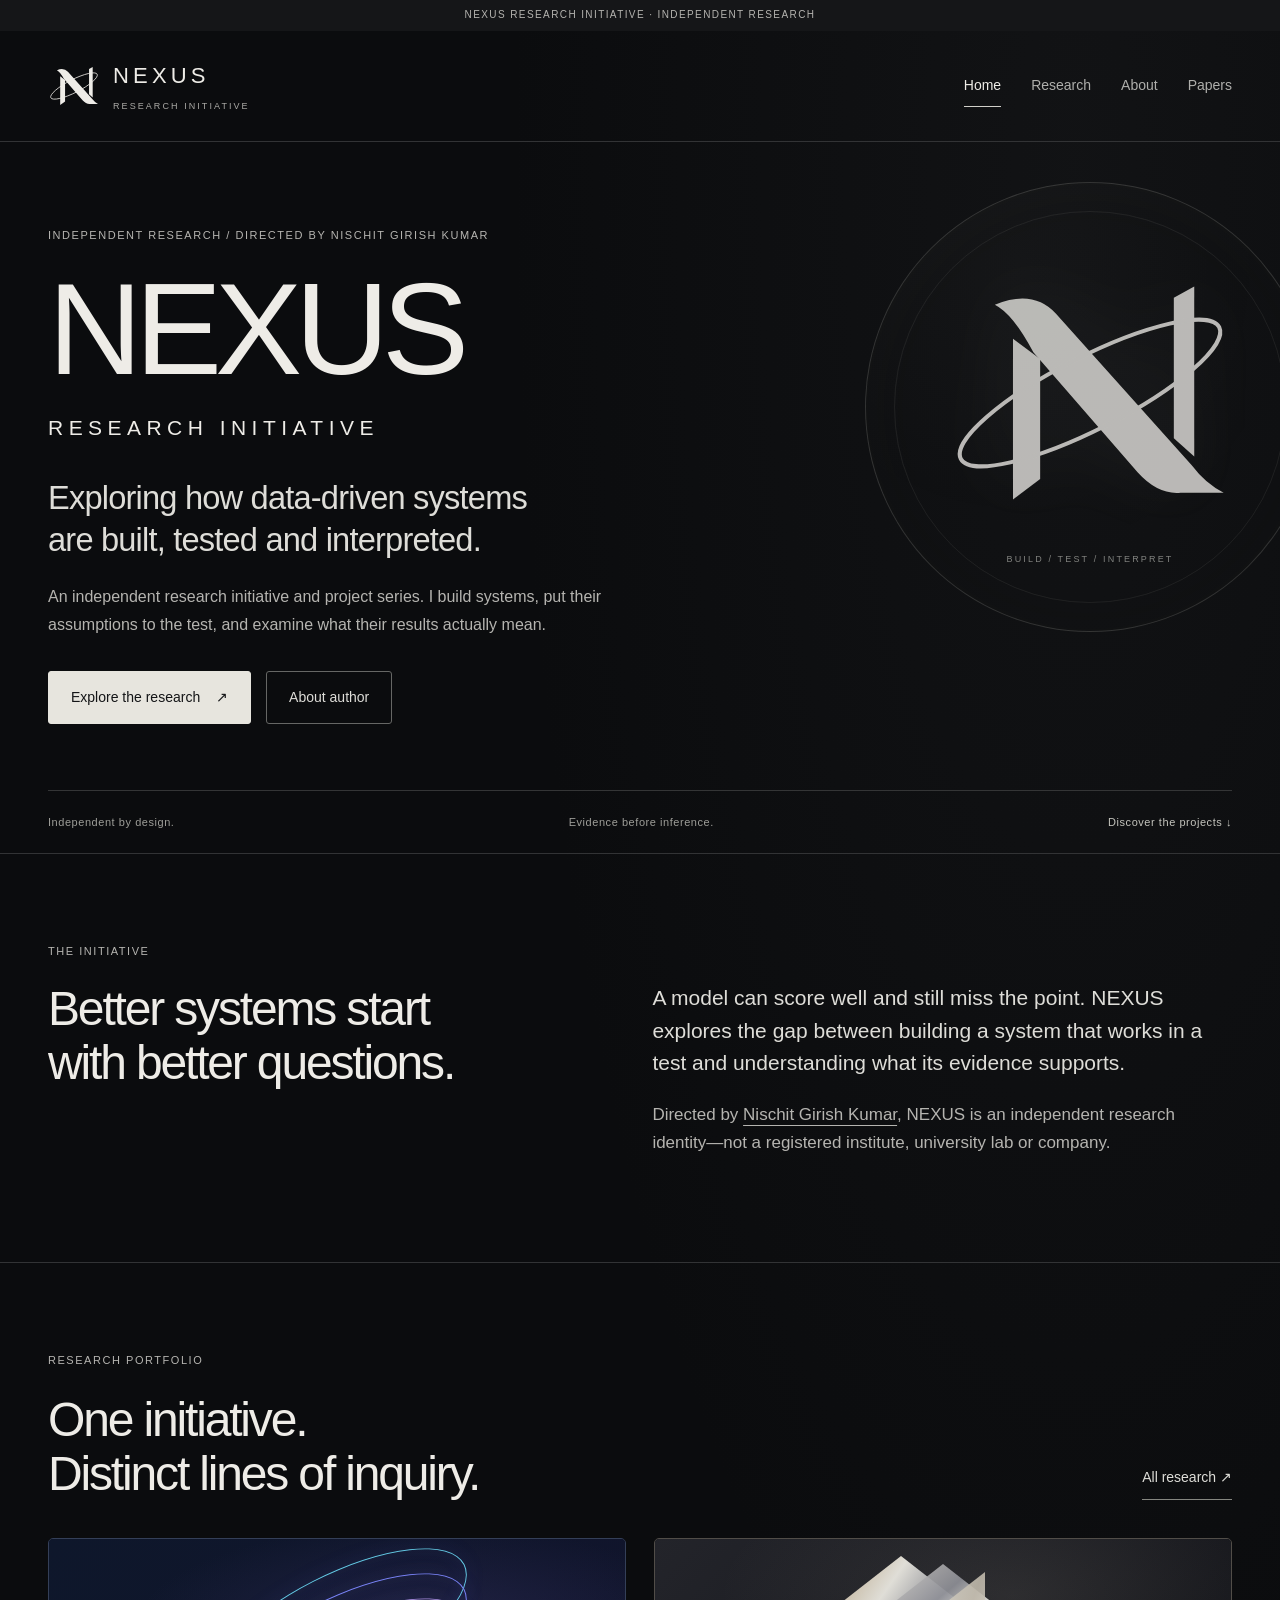
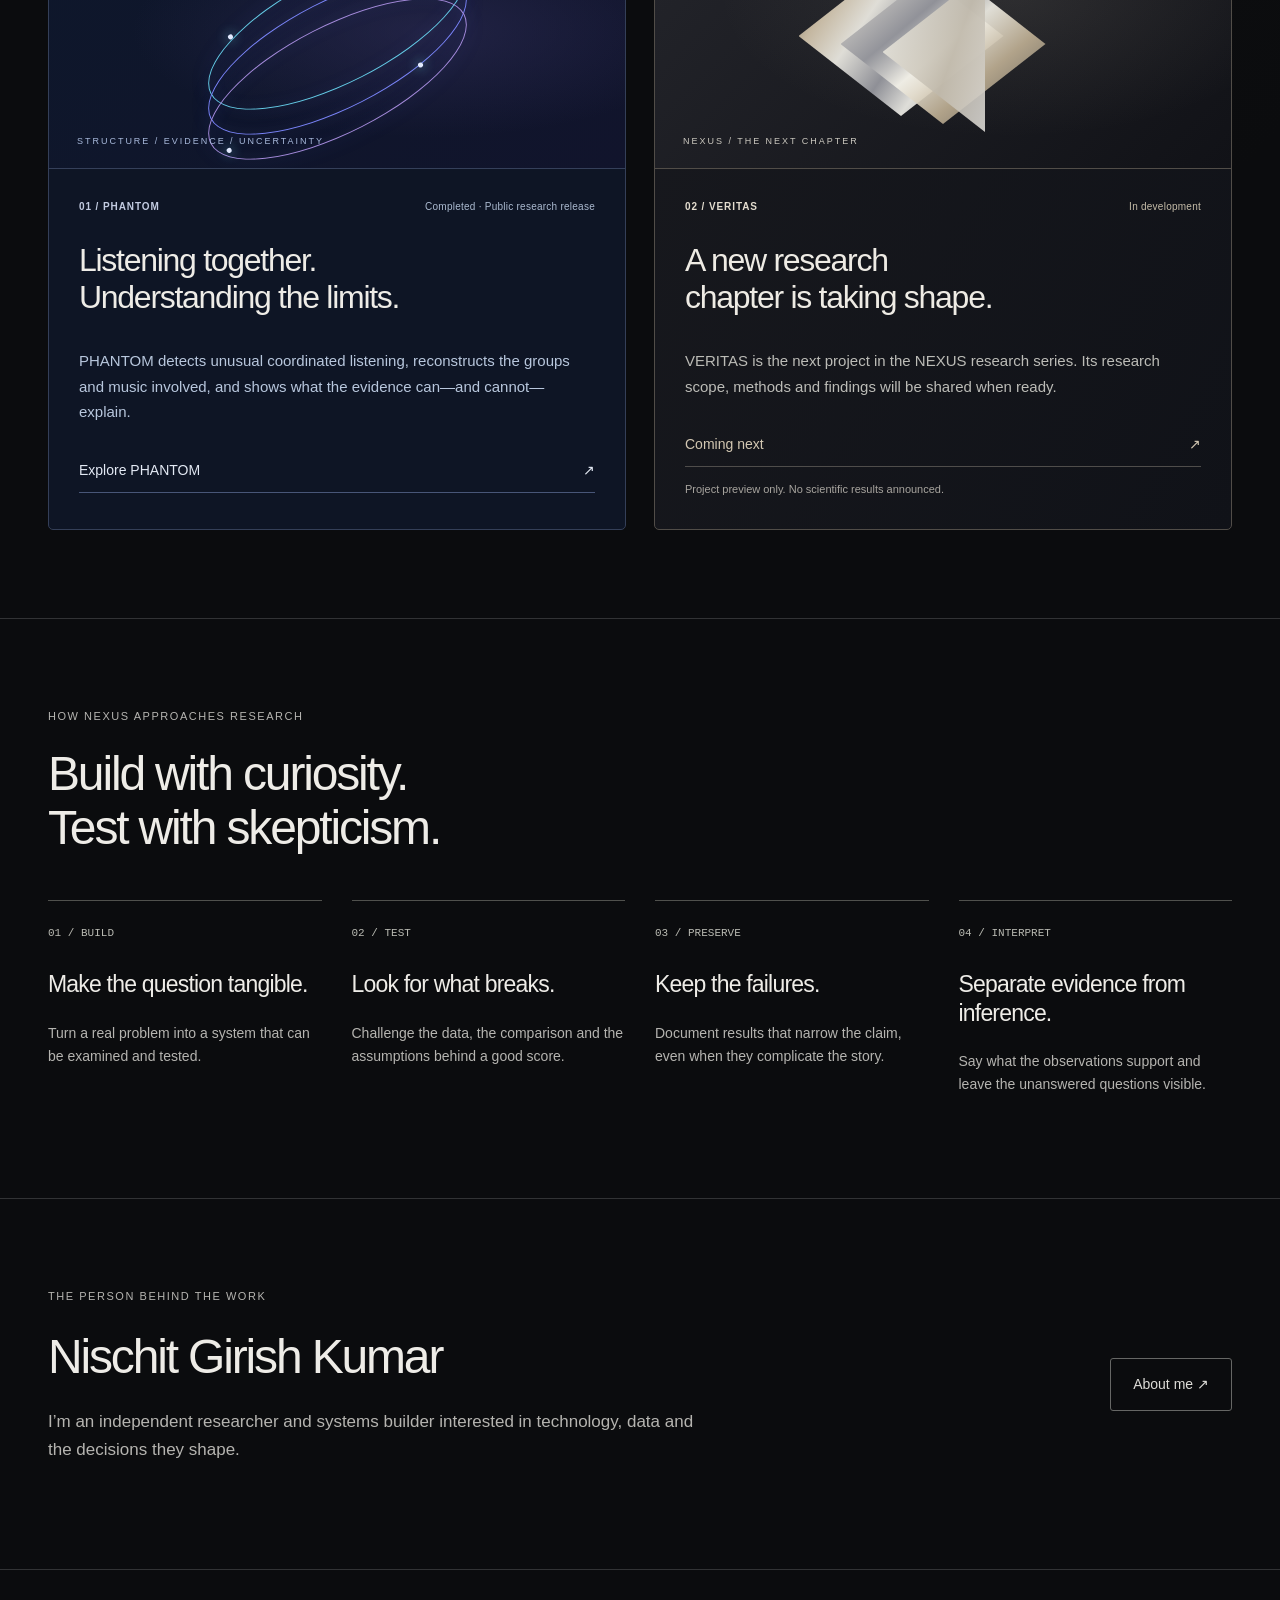
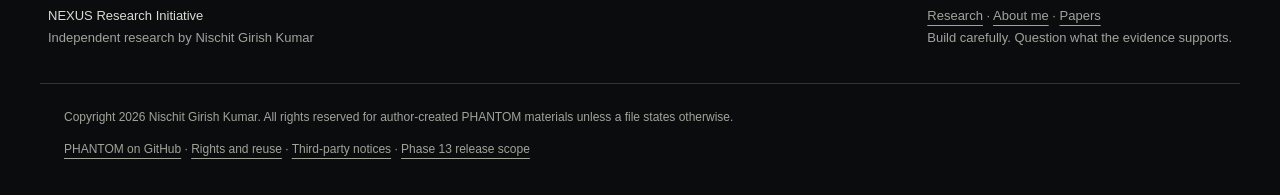
==== index.html @ 57465eed "Restructure NEXUS umbrella and clarify PHANTOM research" ====
<!doctype html><html lang="en"><head><meta charset="utf-8"><meta name="viewport" content="width=device-width,initial-scale=1"><meta name="robots" content="index,follow"><meta name="description" content="An independent research initiative directed by Nischit Girish Kumar, exploring how data-driven systems are built, tested and interpreted."><meta name="author" content="Nischit Girish Kumar"><link rel="icon" href="/assets/nexus-favicon.svg"><meta name="theme-color" content="#0b0c0e"><meta property="og:type" content="website"><meta property="og:title" content="NEXUS Research Initiative | Nischit Girish Kumar"><meta property="og:description" content="An independent research initiative directed by Nischit Girish Kumar, exploring how data-driven systems are built, tested and interpreted."><meta property="og:image" content="https://nischit5106-stack.github.io/assets/nexus-social-card.png"><meta property="og:image:alt" content="NEXUS Research Initiative — independent research by Nischit Girish Kumar"><meta name="twitter:card" content="summary_large_image"><title>NEXUS Research Initiative | Nischit Girish Kumar</title><link rel="stylesheet" href="/assets/site.css"><script type="application/ld+json">{"@context": "https://schema.org", "@graph": [{"@type": "Person", "@id": "https://nischit5106-stack.github.io/about/#author", "name": "Nischit Girish Kumar", "url": "https://nischit5106-stack.github.io/about/", "affiliation": {"@id": "https://nischit5106-stack.github.io/#nexus"}}, {"@type": "Organization", "@id": "https://nischit5106-stack.github.io/#nexus", "name": "NEXUS Research Initiative", "alternateName": "NEXUS Research Initiative \u2014 Independent Research", "description": "Independent research identity directed by Nischit Girish Kumar; not a university or institutional affiliation.", "url": "https://nischit5106-stack.github.io/"}, {"@type": "WebSite", "@id": "https://nischit5106-stack.github.io/#website", "name": "NEXUS Research Initiative", "url": "https://nischit5106-stack.github.io/", "creator": {"@id": "https://nischit5106-stack.github.io/about/#author"}, "publisher": {"@id": "https://nischit5106-stack.github.io/#nexus"}, "inLanguage": "en"}, {"@type": "WebPage", "@id": "https://nischit5106-stack.github.io/#page", "url": "https://nischit5106-stack.github.io/", "name": "NEXUS Research Initiative | Nischit Girish Kumar", "description": "An independent research initiative directed by Nischit Girish Kumar, exploring how data-driven systems are built, tested and interpreted.", "author": {"@id": "https://nischit5106-stack.github.io/about/#author"}, "isPartOf": {"@id": "https://nischit5106-stack.github.io/#website"}, "inLanguage": "en", "about": {"@id": "https://nischit5106-stack.github.io/#nexus"}}]}</script><link rel="canonical" href="https://nischit5106-stack.github.io/"><meta property="og:url" content="https://nischit5106-stack.github.io/"><script>(()=>{try{if(localStorage.getItem('phantom-motion')==='paused')document.documentElement.classList.add('motion-paused');}catch{}})();</script><meta name="google-site-verification" content="3owB5SYrku1eHc337E6nfDbmYK-eVvL7GFoVGgSKN5A" /></head><body class="nexus-page"><div class="site-launch" id="site-launch" aria-hidden="true"><div class="site-launch-visual"><div class="site-launch-orbit"></div><img src="/assets/nexus-lockup-light-mono.svg" alt="" width="330" height="77"><p class="intro-purpose">INDEPENDENT RESEARCH<br>SYSTEMS · EVIDENCE · INTERPRETATION</p></div></div><a class="skip" href="#main">Skip to content</a><div class="staging">NEXUS RESEARCH INITIATIVE · INDEPENDENT RESEARCH</div><header><a href="/" class="brand" aria-label="NEXUS Research Initiative home"><img class="brand-icon" src="/assets/nexus-favicon.svg" alt="" width="56" height="56"><span class="brand-words">NEXUS<small>RESEARCH INITIATIVE</small></span></a><nav aria-label="Main navigation"><a href="/" aria-current="page">Home</a><a href="/research/">Research</a><a href="/about/">About</a><a href="/publications/">Papers</a></nav></header><main id="main" tabindex="-1"><section class="nexus-hero"><div class="hero-editorial"><div class="eyebrow">Independent research / Directed by Nischit Girish Kumar</div><h1>NEXUS<span>Research Initiative</span></h1><p class="lede">Exploring how data-driven systems<br class="desktop-break"> are built, tested and interpreted.</p><p class="hero-explanation">An independent research initiative and project series. I build systems, put their assumptions to the test, and examine what their results actually mean.</p><div class="actions"><a class="button primary" href="/research/">Explore the research <span aria-hidden="true">↗</span></a><a class="button" href="/about/">About author</a></div></div><div class="nexus-emblem" aria-hidden="true"><div class="emblem-orbit"></div><img src="/assets/nexus-favicon.svg" alt="" width="360" height="360"><span>BUILD / TEST / INTERPRET</span></div><div class="hero-baseline"><span>Independent by design.</span><span>Evidence before inference.</span><a href="#featured">Discover the projects ↓</a></div></section>
<section class="section mission-section"><div class="eyebrow">The initiative</div><div class="two"><h2>Better systems start<br>with better questions.</h2><div><p class="large-copy">A model can score well and still miss the point. NEXUS explores the gap between building a system that works in a test and understanding what its evidence supports.</p><p>Directed by <a href="/about/">Nischit Girish Kumar</a>, NEXUS is an independent research identity—not a registered institute, university lab or company.</p></div></div></section>
<section class="section" id="featured"><div class="section-heading"><div><div class="eyebrow">Research portfolio</div><h2>One initiative.<br>Distinct lines of inquiry.</h2></div><a class="text-link" href="/research/">All research ↗</a></div><div class="project-grid">
<article class="project-card phantom-card"><div class="project-art phantom-art" aria-hidden="true"><div class="signal-ring ring-one"></div><div class="signal-ring ring-two"></div><div class="signal-ring ring-three"></div><span class="art-caption">STRUCTURE / EVIDENCE / UNCERTAINTY</span></div><div class="project-copy"><div class="project-topline"><span>01 / PHANTOM</span><span class="project-status">Completed · Public research release</span></div><h3>Listening together.<br>Understanding the limits.</h3><p>PHANTOM detects unusual coordinated listening, reconstructs the groups and music involved, and shows what the evidence can—and cannot—explain.</p><a class="text-link" href="/research/phantom/">Explore PHANTOM <span aria-hidden="true">↗</span></a></div></article>
<article class="project-card veritas-card" id="veritas"><div class="project-art veritas-art" aria-hidden="true"><div class="veritas-plane plane-one"></div><div class="veritas-plane plane-two"></div><div class="veritas-plane plane-three"></div><span class="art-caption">NEXUS / THE NEXT CHAPTER</span></div><div class="project-copy"><div class="project-topline"><span>02 / VERITAS</span><span class="project-status">In development</span></div><h3>A new research<br>chapter is taking shape.</h3><p>VERITAS is the next project in the NEXUS research series. Its research scope, methods and findings will be shared when ready.</p><button type="button" class="coming-note" data-veritas-preview aria-haspopup="dialog">Coming next <span aria-hidden="true">↗</span></button><p class="teaser-note">Project preview only. No scientific results announced.</p></div></article>
</div></section>
<section class="section"><div class="eyebrow">How NEXUS approaches research</div><h2>Build with curiosity.<br>Test with skepticism.</h2><div class="principle-grid"><article><span class="num">01 / BUILD</span><h3>Make the question tangible.</h3><p>Turn a real problem into a system that can be examined and tested.</p></article><article><span class="num">02 / TEST</span><h3>Look for what breaks.</h3><p>Challenge the data, the comparison and the assumptions behind a good score.</p></article><article><span class="num">03 / PRESERVE</span><h3>Keep the failures.</h3><p>Document results that narrow the claim, even when they complicate the story.</p></article><article><span class="num">04 / INTERPRET</span><h3>Separate evidence from inference.</h3><p>Say what the observations support and leave the unanswered questions visible.</p></article></div></section>
<section class="section author-bridge"><div><div class="eyebrow">The person behind the work</div><h2>Nischit Girish Kumar</h2><p>I’m an independent researcher and systems builder interested in technology, data and the decisions they shape.</p></div><a class="button" href="/about/">About me ↗</a></section></main><footer><span><strong>NEXUS Research Initiative</strong><br>Independent research by Nischit Girish Kumar</span><span><a href="/research/">Research</a> · <a href="/about/">About me</a> · <a href="/publications/">Papers</a><br>Build carefully. Question what the evidence supports.</span></footer><div class="release-rights" style="padding:24px;max-width:1200px;margin:0 auto;font:14px/1.6 Arial,sans-serif"><p>Copyright 2026 Nischit Girish Kumar. All rights reserved for author-created PHANTOM materials unless a file states otherwise.</p><p><a href="https://github.com/nischit5106-stack/nexus-phantom-v1">PHANTOM on GitHub</a> · <a href="https://github.com/nischit5106-stack/nexus-phantom-v1/blob/main/LICENSE.txt">Rights and reuse</a> · <a href="https://github.com/nischit5106-stack/nexus-phantom-v1/blob/main/THIRD_PARTY_NOTICES.md">Third-party notices</a> · <a href="https://github.com/nischit5106-stack/nexus-phantom-v1/blob/main/PUBLIC_RELEASE_NOTICE.md">Phase 13 release scope</a></p></div><script>(()=>{const intro=document.getElementById('site-launch');if(!intro)return;const preference=matchMedia('(prefers-reduced-motion: reduce)');const dismiss=()=>{const restoreFocus=intro.contains(document.activeElement);intro.remove();document.removeEventListener('keydown',onKey);document.removeEventListener('focusin',onFocus);preference.removeEventListener('change',onPreference);if(restoreFocus)document.getElementById('main').focus({preventScroll:true});};const onKey=event=>{if(event.key==='Escape')dismiss();};const onFocus=event=>{if(!intro.contains(event.target))dismiss();};const onPreference=event=>{if(event.matches)dismiss();};intro.addEventListener('animationend',event=>{if(event.target===intro&&event.animationName==='site-launch-exit')dismiss();});document.addEventListener('keydown',onKey);document.addEventListener('focusin',onFocus);preference.addEventListener('change',onPreference);if(preference.matches||document.documentElement.classList.contains('motion-paused'))dismiss();})();</script><dialog class="veritas-preview" id="veritas-preview" aria-labelledby="veritas-preview-title" aria-describedby="veritas-preview-description">
  <div class="veritas-preview-shell">
    <div class="veritas-preview-top"><span><img src="/assets/nexus-favicon.svg" alt="" width="30" height="30"> A NEXUS Research Initiative project</span><button type="button" class="veritas-close" data-close-preview autofocus aria-label="Back">Back</button></div>
    <div class="veritas-reveal">
      <div class="veritas-halo" aria-hidden="true"><span></span></div>
      <p class="veritas-pretitle">The next chapter</p>
      <h2 id="veritas-preview-title">VERITAS</h2>
      <div class="veritas-rule" aria-hidden="true"></div>
      <div class="veritas-preview-copy"><p class="veritas-development">In development</p><p id="veritas-preview-description">A new project in the NEXUS research series.<br> Research scope and details will be shared soon!</p></div>
    </div>
    <div class="veritas-preview-bottom"><span>NEXUS / RESEARCH</span><span>Project preview · No scientific results announced</span></div>
  </div>
</dialog>
<script src="/assets/veritas-preview.js" defer></script></body></html>
---- assets/site.css ----
*{box-sizing:border-box}html{scroll-behavior:smooth}body{margin:0;background:#080e1b;color:#e6edf8;font:17px/1.65 Arial,Helvetica,sans-serif}a{color:inherit;text-underline-offset:5px}a:hover{color:#a4e8fb}a:focus-visible,summary:focus-visible{outline:3px solid #7bd9ee;outline-offset:5px}h1,h2,h3,p{margin-top:0}h1,h2,h3{line-height:1.12;font-weight:500;letter-spacing:-.035em}h1{font-size:clamp(60px,10vw,132px);margin-bottom:20px}h2{font-size:clamp(32px,4.2vw,54px);max-width:850px;margin-bottom:25px}h3{font-size:24px}p{max-width:740px;color:#b8c7dd}small{font-size:13px}header,main,footer{max-width:1280px;margin:auto}header{padding:30px 48px;display:flex;justify-content:space-between;align-items:center;border-bottom:1px solid #24314a}nav{display:flex;gap:28px;font-size:14px}nav a{text-decoration:none}.brand{font-size:22px;letter-spacing:.19em;text-decoration:none}.brand span{display:block;font-size:9px;letter-spacing:.23em;color:#99abc5}.skip{position:absolute;left:-9999px}.skip:focus{left:20px;top:20px;background:#fff;color:#000;padding:10px;z-index:4}.eyebrow{color:#80d5e9;letter-spacing:.15em;text-transform:uppercase;font-size:12px;margin-bottom:24px}.hero{padding:100px 48px 75px;position:relative;overflow:hidden}.hero:before{content:'';position:absolute;right:-180px;top:30px;width:640px;height:330px;border:1px solid #405077;border-radius:50%;transform:rotate(-31deg);z-index:-1}.hero:after{content:'';position:absolute;right:-50px;top:110px;width:380px;height:200px;border:1px solid #2a5570;border-radius:50%;transform:rotate(-31deg);z-index:-1}.lede{font-size:clamp(23px,3vw,35px);line-height:1.3;color:#d5deed;max-width:800px;margin-bottom:24px}.actions{display:flex;gap:15px;flex-wrap:wrap;margin-top:32px}.button{display:inline-block;padding:13px 22px;border:1px solid #526882;border-radius:4px;text-decoration:none;font-size:14px}.button.primary{background:#bdebf5;color:#0b2030;border-color:#bdebf5}.button:hover{background:#24334c;color:white}.hero-meta{display:flex;gap:25px;color:#8fa5c3;font-size:12px;margin-top:42px;flex-wrap:wrap}.section{padding:80px 48px;border-top:1px solid #24314a}.two{display:grid;grid-template-columns:1fr 1fr;gap:50px}.three{display:grid;grid-template-columns:repeat(3,1fr);gap:22px}.card{border:1px solid #2a3a54;background:#101a2b;padding:27px;border-radius:6px}.card p{font-size:15px;margin-bottom:0}.num{color:#8fe0ed;font:13px/1.3 monospace;display:block;margin-bottom:35px}.big{font-size:42px;color:#edf5ff;line-height:1.2;letter-spacing:-.04em}.metric{padding:25px 0;border-top:1px solid #344157}.metric span{display:block;font-size:14px;color:#a9bad1;margin-top:8px}.note{font-size:14px;border-left:2px solid #7ca9ba;padding-left:18px;color:#c1cfe2;max-width:820px}.light{background:#edf1f5;color:#172b42;border-radius:6px;padding:25px;margin:24px 0}.light img{width:100%;display:block}.light figcaption{font-size:13px;line-height:1.5;margin-top:16px;color:#304964}.turns{counter-reset:turn}.turn{display:grid;grid-template-columns:180px 1fr;gap:30px;padding:25px 0;border-top:1px solid #2a3a54}.turn h3{font-size:18px;color:#93dbea}.turn p{margin:0;font-size:16px}.tag{font-size:11px;letter-spacing:.07em;border:1px solid #52647e;padding:5px 8px;border-radius:3px}.twins{display:grid;grid-template-columns:1fr 50px 1fr;align-items:center;gap:20px;margin:30px 0}.twin-stories{display:grid;gap:12px}.twin-result{background:#dbe7f0;color:#172b42;padding:30px;border-radius:5px}.twin-result p{color:#304964;margin:0;font-size:15px}.twin-arrow{text-align:center;font-size:35px;color:#7bcce0}details{border-top:1px solid #344157;padding:20px 0}summary{cursor:pointer;font-size:19px}details p{margin-top:18px;font-size:15px}.muted{color:#9cafc9}.paper-list a{display:block;padding:20px 0;border-bottom:1px solid #344157;text-decoration:none}.paper-list span{display:block;color:#9aacc7;font-size:13px;margin-top:5px}footer{border-top:1px solid #24314a;padding:35px 48px;font-size:13px;color:#97abc8;display:flex;justify-content:space-between;gap:30px}.back{font-size:14px;margin-bottom:30px;display:inline-block}.copy{max-width:850px}ul{padding-left:22px}li{margin-bottom:10px;color:#b8c7dd}svg{max-width:100%}.subhero{padding:80px 48px}.subhero h1{font-size:clamp(45px,6vw,80px)}.status{color:#bdd7df;font-size:13px}.snapshot{width:100%;display:block;border-radius:5px}.staging{background:#101c2d;text-align:center;color:#a9bfd3;padding:8px 20px;font-size:11px;letter-spacing:.05em}@media(max-width:760px){header{padding:22px 24px;align-items:flex-start;gap:20px}nav{gap:15px;flex-wrap:wrap;font-size:12px;justify-content:flex-end}.hero,.section,.subhero{padding:55px 24px}.two,.three{grid-template-columns:1fr;gap:24px}.hero{padding-top:70px}.hero:before{opacity:.5}.turn{grid-template-columns:1fr;gap:8px}.num{margin-bottom:20px}.twins{grid-template-columns:1fr}.twin-arrow{transform:rotate(90deg)}footer{padding:28px 24px;flex-direction:column;gap:5px}.light{margin:24px -8px;padding:12px}.light figcaption{font-size:12px}.hero-meta{gap:12px}.big{font-size:38px}}@media(prefers-reduced-motion:reduce){html{scroll-behavior:auto}}@media print{body{background:white;color:#172b42}p,li{color:#304964}.hero:before,.hero:after,.staging,nav{display:none}.section{padding:30px 0}.card{background:white;color:#172b42}.card p{color:#304964}header,footer{padding:20px 0}a{color:#172b42}}
/* Final NEXUS presentation: the author-selected ribbon identity. */
body{font-family:-apple-system,BlinkMacSystemFont,"Segoe UI",Arial,sans-serif;background:radial-gradient(ellipse at 80% 7%,#142039 0,transparent 24%),#080e1b}
.brand{display:flex;align-items:center;gap:13px}.brand-icon{width:52px;height:52px;object-fit:contain}.brand .brand-words{font-size:22px;letter-spacing:.19em;color:#e6edf8}.brand .brand-words small{display:block;font-size:9px;letter-spacing:.23em;color:#99abc5;margin-top:5px}
.hero{isolation:isolate;padding-top:104px}.hero h1,.hero .lede,.hero>p,.hero .eyebrow,.hero .actions,.hero .hero-meta{position:relative;z-index:1}.hero h1{font-weight:450;letter-spacing:-.055em}.hero>p{max-width:750px}.hero-identity{position:absolute;right:5px;top:65px;width:345px;display:grid;justify-items:center;z-index:0;pointer-events:none}.hero-identity img{width:100%;filter:drop-shadow(0 25px 70px #5267d32e)}.hero-identity span{font-size:9px;letter-spacing:.32em;color:#8c9db9;margin-top:-42px}
.hero:before{right:-110px;top:70px;border-color:#324563;width:570px;height:290px}.hero:after{right:25px;top:130px;border-color:#233e5e;width:350px;height:175px}.card{background:linear-gradient(145deg,#132036,#0d1728);border-color:#2a3b58;box-shadow:0 12px 28px #03071119}.card h3{font-weight:500}.metric{border-color:#32415d}.button{transition:background .18s,border-color .18s,transform .18s}.button:hover{transform:translateY(-2px);border-color:#91cadc}.button.primary{box-shadow:0 8px 32px #59c5db12}.section>.eyebrow{margin-bottom:22px}.section h2{font-weight:450}.light{box-shadow:0 20px 50px #00000018}.snapshot{border:1px solid #34435d}.subhero .lede{max-width:900px}footer{border-color:#34415b}
@media(max-width:1050px){.hero-identity{width:230px;right:20px;top:70px;opacity:.9}.hero-identity span{margin-top:-22px}.hero h1{font-size:100px}.hero .eyebrow{max-width:520px}.hero>p{max-width:650px}}
@media(max-width:760px){.brand-icon{width:37px;height:37px}.brand{gap:9px}.brand .brand-words{font-size:17px}.brand .brand-words small{font-size:7px}.hero h1{font-size:clamp(57px,13.9vw,94px)}.hero{padding-top:60px}.hero-identity{position:relative;width:145px;top:auto;right:auto;margin:0 0 10px auto}.hero-identity span{display:none}.hero .eyebrow{font-size:10px;max-width:280px;margin-top:-17px;margin-bottom:30px}.hero:before{right:-330px;top:95px}.hero:after{right:-165px;top:180px}.hero>p{max-width:100%}.section{padding-top:66px;padding-bottom:66px}.card{padding:26px}.three{gap:16px}nav{gap:12px}.hero-meta{line-height:1.8}}
@media(prefers-reduced-motion:reduce){.button{transition:none}.button:hover{transform:none}}

/* PHANTOM opening: the existing NEXUS identity, with a readable hold and a gentle exit. */
.site-launch{position:fixed;inset:0;z-index:100;background:radial-gradient(ellipse at center,#172344,#070b17 60%);display:grid;place-items:center;overflow:hidden;animation:site-launch-exit 3.2s cubic-bezier(.22,.61,.36,1) forwards}
.site-launch-visual{position:relative;display:flex;flex-direction:column;align-items:center;text-align:center;animation:site-launch-arrive .8s cubic-bezier(.22,.61,.36,1) both}
.site-launch-visual>img{width:min(330px,70vw);height:auto;position:relative}.site-launch-project{font-size:clamp(28px,5vw,44px);font-weight:400;letter-spacing:.28em;padding-left:.28em;margin:28px 0 10px;color:#e4e8f5}.site-launch p{font-size:9px;letter-spacing:.18em;color:#9dacca;max-width:280px;text-align:center;line-height:1.9;margin:0}
.site-launch-orbit{position:absolute;width:min(650px,95vw);height:230px;top:50%;left:50%;border-top:1px solid #7892e855;border-radius:50%;transform:translate(-50%,-50%) rotate(-17deg);pointer-events:none;animation:site-orbit-reveal 1.4s ease-out both}
@keyframes site-launch-exit{0%,65%{opacity:1;visibility:visible}100%{opacity:0;visibility:hidden}}
@keyframes site-launch-arrive{from{opacity:0;transform:translateY(8px) scale(.985)}to{opacity:1;transform:translateY(0) scale(1)}}
@keyframes site-orbit-reveal{from{opacity:0;transform:translate(-50%,-50%) rotate(-22deg) scale(.96)}to{opacity:1;transform:translate(-50%,-50%) rotate(-17deg) scale(1)}}
.motion-paused .site-launch{display:none}.motion-paused{scroll-behavior:auto}.motion-paused .button{transition:none}.motion-paused .button:hover{transform:none}
@media(prefers-reduced-motion:reduce){.site-launch{display:none}.site-launch *{animation:none!important}}
@media print{.site-launch{display:none!important}}

/* Brief page entrances keep navigation responsive; content never waits on a timer. */
main{animation:nexus-page-enter .36s cubic-bezier(.22,.61,.36,1) both}
@keyframes nexus-page-enter{from{opacity:0;transform:translateY(7px)}to{opacity:1;transform:translateY(0)}}
.motion-paused main{animation:none}
@media(prefers-reduced-motion:reduce){main{animation:none}}
@media print{main{animation:none}}

/* NEXUS umbrella, October 2026: one master identity, distinct research projects. */
:root{--ink:#e9edf5;--muted:#aebbd0;--line:#2c3549;--ground:#090d17;--pearl:#e7e3da;--champagne:#c8b99b}
body{background:radial-gradient(ellipse at 85% 0%,#1c203538,transparent 34%),var(--ground);color:var(--ink);font-size:17px;line-height:1.65}header{padding:27px 48px;border-color:var(--line)}nav{align-items:center;gap:30px}nav a{padding:9px 0;color:#b2bdd1}nav a[aria-current=page]{color:#fff;border-bottom:1px solid #b1bbd4}nav a:hover{color:#fff}p{color:var(--muted)}.staging{background:#111622;color:#aeb7c8;letter-spacing:.14em;font-size:10px;padding:7px 20px}.eyebrow{color:#b7c3db;letter-spacing:.14em;font-size:11px}.section{border-color:var(--line);padding:88px 48px}.section h2{font-size:clamp(31px,3.8vw,48px);letter-spacing:-.045em}.section-heading{display:flex;justify-content:space-between;align-items:flex-end;gap:35px;margin-bottom:38px}.section-heading h2{margin:0}.section-heading>p{font-size:14px;margin:0;max-width:300px}.section-heading>.text-link{white-space:nowrap}.button{border-radius:3px;padding:14px 22px;font-weight:500;border-color:#505b71}.button.primary{background:#e4e9f2;border-color:#e4e9f2;color:#121927;box-shadow:none}.button.primary:hover{background:#fff}.button span{margin-left:12px}.text-link{display:inline-flex;align-items:center;justify-content:space-between;gap:30px;text-decoration:none;border-bottom:1px solid #8997b2;padding:10px 0;font-size:14px;color:#e3e9f4}.text-link:hover{border-color:#fff}.nexus-hero{position:relative;padding:84px 48px 0;isolation:isolate;overflow:hidden}.hero-editorial{position:relative;z-index:1;max-width:775px}.nexus-hero h1{font-size:clamp(72px,10.2vw,136px);font-weight:350;letter-spacing:-.055em;margin-bottom:35px;line-height:.94}.nexus-hero h1 span{font-size:clamp(14px,1.65vw,21px);display:block;letter-spacing:.26em;line-height:1.4;text-transform:uppercase;margin-top:22px}.nexus-hero .lede{font-size:clamp(23px,2.55vw,33px);max-width:670px;font-weight:350;letter-spacing:-.025em;margin-bottom:21px}.hero-explanation{max-width:610px;font-size:16px;line-height:1.75}.nexus-emblem{position:absolute;right:-20px;top:88px;width:390px;z-index:0;display:grid;place-items:center;opacity:.9}.nexus-emblem img{width:100%;height:auto;filter:drop-shadow(0 25px 55px #5962e424)}.nexus-emblem>span{font-size:9px;letter-spacing:.24em;color:#8994b4;margin-top:-20px}.emblem-orbit{position:absolute;width:490px;height:225px;border:1px solid #58617f52;border-radius:50%;transform:rotate(-32deg);z-index:-1}.hero-baseline{display:flex;align-items:center;justify-content:space-between;gap:22px;border-top:1px solid var(--line);margin-top:66px;padding:22px 0;color:#8f9bb1;font-size:11px;letter-spacing:.05em}.hero-baseline a{text-decoration:none;color:#ccd4e4}.large-copy{font-size:21px;line-height:1.55;color:#d4dce9}.mission-section .two{grid-template-columns:.95fr 1.05fr;gap:80px}.project-grid{display:grid;grid-template-columns:1fr 1fr;gap:28px}.project-card{border:1px solid #343f58;border-radius:5px;background:#0e1525;overflow:hidden;display:flex;flex-direction:column}.project-art{height:230px;position:relative;overflow:hidden;display:grid;place-items:center;border-bottom:1px solid #35405a}.art-caption{position:absolute;bottom:20px;left:28px;font-size:9px;letter-spacing:.22em;color:#a8b9db}.phantom-art{background:radial-gradient(ellipse at 65% 40%,#33305e80,transparent 55%),linear-gradient(130deg,#0e172b,#11142c)}.signal-ring{position:absolute;width:285px;height:108px;border:1px solid #7488ff;border-radius:50%;transform:rotate(-27deg);box-shadow:0 0 24px #6571ec10,inset 0 0 18px #6268e910}.ring-one{transform:translateY(-25px) rotate(-27deg);border-color:#64cbe6}.ring-two{transform:rotate(-27deg);border-color:#7a84f9}.ring-three{transform:translateY(25px) rotate(-27deg);border-color:#a58bdc}.signal-ring:after{content:'';position:absolute;width:5px;height:5px;border-radius:50%;background:#e2eaff;top:9px;left:40px;box-shadow:0 0 12px #7bf2ff}.ring-two:after{top:auto;bottom:3px;left:auto;right:70px}.ring-three:after{left:10px;top:65px}.project-copy{padding:30px;flex:1}.project-topline{display:flex;justify-content:space-between;gap:15px;align-items:flex-start;font:10px/1.6 -apple-system,BlinkMacSystemFont,"Segoe UI",sans-serif;letter-spacing:.09em;color:#c2cbe1;margin-bottom:27px}.project-topline>span:first-child{font-weight:600;white-space:nowrap}.project-status{font-size:10px;text-align:right;color:#acbbd1;letter-spacing:.025em}.project-copy h3{font-size:32px;line-height:1.15;letter-spacing:-.04em}.project-copy>p{font-size:15px;line-height:1.7}.project-copy .text-link{margin-top:9px;width:100%;border-color:#485678}.veritas-card{background:linear-gradient(120deg,#18191e,#101218);border-color:#514d48}.veritas-art{background:radial-gradient(ellipse at 62% 25%,#bdb4a11f,transparent 58%),linear-gradient(135deg,#23242a,#111217);border-color:#514d48}.veritas-plane{position:absolute;width:205px;height:160px;clip-path:polygon(50% 0,100% 50%,50% 100%,0 50%);background:linear-gradient(125deg,#756d5f 3%,#d6c7ad 20%,#f4f2ea 35%,#9b9ca3 53%,#f4f3ed 67%,#8e8d8e 91%);opacity:.9}.plane-one{transform:translate(-42px,-8px);opacity:.9}.plane-two{transform:translate(0,0);background:linear-gradient(140deg,#eee9dd,#909198 35%,#f4f2e9 51%,#c1b195 70%,#615e59)}.plane-three{transform:translate(42px,8px);clip-path:polygon(50% 0,50% 100%,0 50%);background:linear-gradient(110deg,#f5f4ed,#bfb8aa 38%,#e5e5e5 70%,#777a84)}.veritas-art .art-caption{color:#cbc8bf}.veritas-card .project-topline{color:#e4ddcf}.veritas-card .project-status{color:#c6bda9}.veritas-card h3{color:#eeebe4}.coming-note{display:flex;justify-content:space-between;padding:19px 0 10px;border-bottom:1px solid #4f4d4b;color:#d3c8b3;font-size:14px}.project-copy .teaser-note{font-size:11px;color:#a8a59f;margin-top:13px;margin-bottom:0}.principle-grid{display:grid;grid-template-columns:repeat(4,1fr);gap:30px;margin-top:45px}.principle-grid article{border-top:1px solid #48516b;padding-top:25px}.principle-grid .num{margin-bottom:30px;color:#abb7d1;font-size:11px}.principle-grid h3{font-size:23px;line-height:1.25}.principle-grid p{font-size:14px}.author-bridge{display:flex;align-items:center;justify-content:space-between;gap:40px}.author-bridge p{max-width:650px}.author-bridge .button{white-space:nowrap}.portfolio-hero{padding-top:80px;padding-bottom:65px}.portfolio-hero h1{font-size:clamp(44px,6.5vw,84px);letter-spacing:-.05em}.portfolio-hero .lede{max-width:720px}.portfolio-projects{padding-top:55px}.intro-purpose{margin-top:35px!important;line-height:2.2!important;max-width:360px!important}.site-launch{background:radial-gradient(ellipse at center,#1a2136,#090d17 63%)}.site-launch-orbit{border-color:#a4adce55}.author-hero{position:relative}.author-hero h1{font-size:clamp(48px,6.6vw,86px);letter-spacing:-.05em}.author-index{color:#8491aa;font:12px/1.6 monospace;letter-spacing:.1em}.skills-list{display:grid;grid-template-columns:1fr 1fr;gap:12px 30px;list-style:none;padding:0}.skills-list li{padding:15px 0;border-top:1px solid var(--line);font-size:15px}.skills-list strong{color:#e0e7f2}.about-page details{margin-top:25px}.about-page .subhero>p{max-width:780px}.about-page .section p{max-width:750px}.jump-links{display:flex;flex-wrap:wrap;gap:13px 25px;font-size:13px;margin-top:28px}.jump-links a{color:#bac8e3}.orientation-grid{display:grid;grid-template-columns:1fr 1fr;gap:30px}.orientation-grid article{border-top:1px solid #3b4862;padding-top:26px}.orientation-grid h3{font-size:24px}.finding-strip{border-left:2px solid #9baded;padding:5px 0 5px 26px;margin-top:35px;background:linear-gradient(90deg,#202c4238,transparent)}.finding-strip p:last-child{margin-bottom:0}.flow-list{display:grid;grid-template-columns:repeat(5,1fr);list-style:none;padding:0;counter-reset:flow;gap:18px;margin:42px 0 0}.flow-list li{counter-increment:flow;border-top:1px solid #5a729a;padding-top:20px;position:relative}.flow-list li:before{content:'0' counter(flow) '  →';font:12px/1.5 monospace;color:#9aaee5;display:block;margin-bottom:23px}.flow-list li:last-child:before{content:'05  ◇'}.flow-list h3{font-size:21px;line-height:1.25}.flow-list p{font-size:14px;line-height:1.6}.technical-detail{margin-top:32px}.technical-detail>summary{color:#d2dcf1}.hero .eyebrow{color:#9faff0}.hero .button.primary{background:#c1cef8;border-color:#c1cef8}.release-rights{border-top:1px solid #252e42;font-family:inherit!important;color:#8f9db5}.release-rights p{font-size:12px;color:#8f9db5;max-width:none}footer{border-color:var(--line)}footer strong{font-weight:500;color:#cbd4e4}.skip:focus{z-index:101}main{scroll-margin-top:25px}section[id],article[id]{scroll-margin-top:30px}
@media(min-width:1450px){.nexus-emblem{right:10px}}
@media(max-width:1100px){.nexus-emblem{width:300px;right:-60px;top:130px;opacity:.55}.hero-editorial{max-width:690px}.nexus-hero .hero-explanation{max-width:540px}.principle-grid{grid-template-columns:1fr 1fr}.flow-list{grid-template-columns:repeat(3,1fr)}.project-topline{flex-direction:column;gap:4px}.project-status{text-align:left}.mission-section .two{gap:40px}}
@media(max-width:760px){header{padding:20px 24px;flex-wrap:wrap;align-items:center;gap:16px}nav{width:100%;justify-content:space-between;gap:16px;font-size:13px;border-top:1px solid #252e42;padding-top:8px}nav a{padding:7px 0}.staging{font-size:8px;letter-spacing:.12em;padding:7px 12px}.nexus-hero{padding:54px 24px 0}.nexus-hero h1{font-size:clamp(64px,19vw,100px);margin-bottom:27px}.nexus-hero h1 span{font-size:13px;letter-spacing:.18em;margin-top:15px}.nexus-hero .eyebrow{max-width:260px;font-size:9px;line-height:1.8;margin-bottom:26px}.nexus-hero .lede{font-size:25px;line-height:1.3;max-width:100%}.desktop-break{display:none}.nexus-hero .hero-explanation{font-size:15px;max-width:100%}.nexus-emblem{top:40px;right:-70px;width:240px;opacity:.13}.emblem-orbit{width:330px;height:150px}.nexus-emblem>span{display:none}.hero-baseline{flex-wrap:wrap;margin-top:42px;font-size:10px;gap:12px 22px;padding:22px 0}.hero-baseline a{width:100%;margin-top:3px}.section{padding:58px 24px}.section-heading{display:block;margin-bottom:28px}.section-heading>.text-link{margin-top:15px}.section-heading>p{margin-top:18px}.mission-section .two,.project-grid,.orientation-grid{grid-template-columns:1fr;gap:30px}.mission-section .two{gap:4px}.large-copy{font-size:19px}.project-art{height:205px}.project-copy{padding:25px}.project-copy h3{font-size:29px}.project-topline{flex-direction:row;gap:15px;margin-bottom:25px}.project-status{text-align:right;font-size:9px}.project-grid{gap:25px}.principle-grid{grid-template-columns:1fr 1fr;gap:20px}.principle-grid h3{font-size:20px}.principle-grid .num{font-size:10px;margin-bottom:20px}.principle-grid p{font-size:13px}.author-bridge{display:block}.author-bridge .button{margin-top:15px}.portfolio-hero{padding:55px 24px}.portfolio-hero h1{font-size:48px}.portfolio-hero .lede{font-size:24px}.flow-list{grid-template-columns:1fr;gap:5px;margin-top:30px}.flow-list li{display:grid;grid-template-columns:45px 1fr;column-gap:18px;padding-top:20px}.flow-list li:before{grid-row:1/3;margin-top:3px}.flow-list h3{margin-bottom:9px}.flow-list p{grid-column:2}.skills-list{grid-template-columns:1fr}.finding-strip{padding-left:18px}.hero-identity{position:absolute;top:100px;right:-20px;width:180px;opacity:.12}.hero .eyebrow{margin-top:0;max-width:100%;line-height:1.8}.hero h1{font-size:clamp(48px,13vw,78px)}.hero{padding-top:52px}.hero>p{font-size:16px}.hero .lede{font-size:25px}.hero-meta{margin-top:28px}.author-hero h1{font-size:52px}.light{overflow:hidden}.light img{min-width:0}.twins{gap:10px}}
@media(max-width:360px){.project-topline{flex-direction:column}.project-status{text-align:left}.principle-grid{grid-template-columns:1fr}.button{padding:12px 16px}.portfolio-hero h1{font-size:41px}.author-hero h1{font-size:46px}}
@media(prefers-reduced-motion:reduce){html{scroll-behavior:auto}*{animation:none!important;transition:none!important}.site-launch{display:none!important}}
@media print{.nexus-emblem,.project-art,.site-launch{display:none}.project-card{background:white;color:#172b42}.project-card p,.project-card h3,.text-link,.project-status,.coming-note{color:#304964}.project-grid,.principle-grid,.orientation-grid{break-inside:avoid}.nexus-hero{padding:30px 0}.hero-editorial{max-width:none}.nexus-hero h1 span,.eyebrow{color:#304964}}
.author-index{font:inherit;letter-spacing:normal}.author-index article+article{border-top:1px solid var(--line);padding-top:24px;margin-top:28px}.skills-list.three{grid-template-columns:repeat(3,1fr)}@media(max-width:760px){.skills-list.three{grid-template-columns:1fr}}

/* Approved umbrella identity: Obsidian + Porcelain. Project palettes stay scoped. */
body.nexus-page{--ink:#eeece7;--muted:#b5b4b0;--line:#323335;--ground:#0b0c0e;--pearl:#eeece7;background:radial-gradient(ellipse at 84% 5%,#28292b3b,transparent 37%),#0b0c0e;color:var(--ink)}
.nexus-page header,.nexus-page .section,.nexus-page footer{border-color:var(--line)}
.nexus-page .staging{background:#151618;color:#b5b4b0}
.nexus-page .brand .brand-words{color:#eeece7}.nexus-page .brand .brand-words small{color:#aaa9a5}
.nexus-page nav a{color:#afafac}.nexus-page nav a[aria-current=page]{color:#eeece7;border-color:#d1d0ca}.nexus-page nav a:hover{color:#fff}
.nexus-page p{color:#b5b4b0}.nexus-page .lede,.nexus-page .large-copy{color:#deddd8}.nexus-page .eyebrow{color:#b6b5b1}
.nexus-page a:hover{color:#fff}.nexus-page a:focus-visible,.nexus-page summary:focus-visible{outline-color:#eeece7}
.nexus-page .button{border-color:#666765;color:#deddd8}.nexus-page .button:hover{background:#27292b;border-color:#c6c6bf;color:#fff}
.nexus-page .button.primary{background:#e7e5de;color:#141517;border-color:#e7e5de;box-shadow:none}.nexus-page .button.primary:hover{background:#fff}
.nexus-page .text-link{color:#deddd8;border-color:#858680}.nexus-page .hero-baseline{border-color:#343536;color:#9e9e99}.nexus-page .hero-baseline a{color:#c4c4bd}
.nexus-page .nexus-emblem{right:15px;top:106px;width:350px;opacity:.88}.nexus-page .nexus-emblem img{width:83%;filter:drop-shadow(0 0 42px #e5e1d012);opacity:.88}
.nexus-page .emblem-orbit{width:450px;height:450px;transform:rotate(0);border-color:#a9aaa344;background:radial-gradient(circle at 33% 20%,#e6e4dc07,transparent 64%);box-shadow:inset 0 0 70px #eeece706,0 0 90px #eeece704}
.nexus-page .emblem-orbit:after{content:'';position:absolute;inset:28px;border-radius:50%;border:1px solid #eeece714}
.nexus-page .nexus-emblem>span{color:#92938f;margin-top:14px}
.nexus-page .principle-grid article{border-color:#50514d}.nexus-page .principle-grid .num{color:#b9bab2}
.nexus-page .card{background:linear-gradient(135deg,#1b1c1e,#111214);border-color:#3a3c3b;box-shadow:none}.nexus-page .card .num{color:#c7c8be}
.nexus-page .paper-list a{border-color:#3d3f3c}.nexus-page .paper-list span,.nexus-page .status{color:#b6b8ad}
.nexus-page .note{border-color:#c5c6ba;color:#c4c5ba}.nexus-page details{border-color:#454741}.nexus-page li{color:#b5b4b0}
.nexus-page footer{color:#a2a39b}.nexus-page footer strong{color:#dadbd2}.nexus-page .release-rights{border-color:#32342f;color:#a2a39b}.nexus-page .release-rights p{color:#a2a39b}
.nexus-page .site-launch{background:radial-gradient(ellipse at center,#262729,#0b0c0e 64%)}.nexus-page .site-launch-visual>img{filter:grayscale(1) invert(1) brightness(1.15)}.nexus-page .site-launch p{color:#bcbdb5}.nexus-page .site-launch-orbit{border-color:#d7d8cb55}
/* Cards keep the project colors within the neutral portfolio. */
.nexus-page .phantom-card p{color:#b8c7dd}.nexus-page .phantom-card .text-link{color:#e3e9f4;border-color:#485678}
.nexus-page .veritas-card p{color:#bcbcb7}.nexus-page .veritas-card .teaser-note{color:#a8a59f}
@media(max-width:1100px){.nexus-page .nexus-emblem{width:290px;right:-50px;top:140px;opacity:.42}.nexus-page .emblem-orbit{width:360px;height:360px}}
@media(max-width:760px){.nexus-page .nexus-emblem{top:78px;right:-105px;width:260px;opacity:.12}.nexus-page .emblem-orbit{width:310px;height:310px}.nexus-page nav{border-color:#323335}}
@media print{body.nexus-page{background:white;color:#171817}.nexus-page p,.nexus-page .lede,.nexus-page .large-copy,.nexus-page .eyebrow,.nexus-page .nexus-hero h1 span{color:#343632}.nexus-page .card{background:white}.nexus-page .button{color:#171817}}
/* Leave clear space between the metallic teaser form and its caption. */
.veritas-plane{margin-top:-20px}@media(max-width:760px){.veritas-plane{margin-top:-28px}}
/* VERITAS visual teaser: champagne, platinum and pearl within its own transition. */
button.coming-note{appearance:none;background:transparent;border:0;border-bottom:1px solid #4f4d4b;font:inherit;font-size:14px;text-align:left;width:100%;cursor:pointer;line-height:1.65;margin:0;color:#d3c8b3}
button.coming-note:hover{color:#faf5e9;border-color:#bdb4a3}button.coming-note:focus-visible{outline:2px solid #eee8db;outline-offset:5px}
.veritas-preview{width:100vw;height:100dvh;max-width:none;max-height:none;margin:0;padding:0;border:0;background:#101113;color:#ece9e1;overflow-y:auto;overscroll-behavior:contain}
.veritas-preview::backdrop{background:#070708eb}.veritas-preview-shell{position:relative;min-height:100%;display:flex;flex-direction:column;isolation:isolate;background:radial-gradient(ellipse at 50% 42%,#6f675429,transparent 44%),radial-gradient(ellipse at 80% 5%,#a8aab116,transparent 45%),#101113;padding:28px 48px}
.veritas-preview-top{display:flex;justify-content:space-between;align-items:center;gap:22px;border-bottom:1px solid #8a867d33;padding-bottom:22px;font-size:11px;letter-spacing:.12em;color:#c4c2b9;text-transform:uppercase}.veritas-preview-top>span{display:flex;align-items:center;gap:13px}.veritas-close{white-space:nowrap;flex-shrink:0;border:1px solid #77766f7a;background:#171819;color:#e7e4dc;padding:11px 16px;border-radius:2px;font:13px/1.4 Arial,Helvetica,sans-serif;cursor:pointer;min-height:44px}.veritas-close span{font-size:18px;margin-left:16px}.veritas-close:hover{background:#2b2c2b}.veritas-close:focus-visible{outline:2px solid #e6e1d6;outline-offset:4px}
.veritas-reveal{flex:1;min-height:520px;display:flex;flex-direction:column;justify-content:center;align-items:center;text-align:center;position:relative;padding:65px 0;isolation:isolate}
.veritas-pretitle{font-size:10px;letter-spacing:.45em;text-transform:uppercase;color:#b4aa95!important;margin:0 0 25px;animation:veritas-arrive 1.2s ease both}
.veritas-reveal h2{font-size:clamp(32px,10vw,144px);line-height:1.25;font-weight:300;letter-spacing:.12em;margin:0 0 12px;padding-left:.12em;max-width:none;color:#ece9e1;background:linear-gradient(112deg,#a69b83 2%,#d7c8aa 22%,#f2f0e8 43%,#9c9fa9 62%,#faf9f1 80%,#bebfc3);-webkit-background-clip:text;background-clip:text;-webkit-text-fill-color:transparent;animation:veritas-title 2.6s cubic-bezier(.18,.7,.25,1) both}
.veritas-rule{width:min(330px,65%);height:1px;background:linear-gradient(90deg,transparent,#c8b99a,#e2e3e2,transparent);margin:20px 0 28px;animation:veritas-line 2.6s ease both}
.veritas-preview-copy{animation:veritas-copy 3s ease both}.veritas-development{color:#dbd3c2!important;font-size:13px;text-transform:uppercase;letter-spacing:.24em;margin-bottom:18px}.veritas-preview-copy #veritas-preview-description{color:#b4b5b2;font-size:15px;line-height:1.8;margin:0;max-width:620px}
.veritas-halo{position:absolute;z-index:-1;width:330px;height:330px;top:50%;left:50%;transform:translate(-50%,-60%) rotate(45deg);border:1px solid #b8b09c28;box-shadow:0 0 95px #c5b99309,inset 0 0 85px #e8e5d907;animation:veritas-frame 2.8s ease both}.veritas-halo:before{content:'';position:absolute;inset:28px;border:1px solid #d1d3d51b}.veritas-halo:after{content:'';position:absolute;top:0;left:0;width:30%;height:1px;background:linear-gradient(90deg,#d8c8a9,transparent)}
.veritas-preview-bottom{border-top:1px solid #8a867d33;padding-top:22px;display:flex;justify-content:space-between;gap:25px;font-size:10px;letter-spacing:.08em;color:#9f9f98}
@keyframes veritas-arrive{from{opacity:0;transform:translateY(5px)}to{opacity:1;transform:none}}@keyframes veritas-title{0%{opacity:0;transform:translateY(12px);letter-spacing:.17em}28%{opacity:1}100%{opacity:1;transform:none;letter-spacing:.12em}}@keyframes veritas-line{0%,20%{opacity:0;transform:scaleX(.2)}70%,100%{opacity:1;transform:scaleX(1)}}@keyframes veritas-copy{0%,48%{opacity:0;transform:translateY(8px)}100%{opacity:1;transform:none}}@keyframes veritas-frame{from{opacity:0;transform:translate(-50%,-60%) rotate(39deg) scale(.94)}to{opacity:1;transform:translate(-50%,-60%) rotate(45deg) scale(1)}}
@media(max-width:760px){.veritas-preview-shell{padding:20px 22px}.veritas-preview-top{font-size:8px;letter-spacing:.06em;gap:15px}.veritas-preview-top>span{max-width:200px;gap:8px}.veritas-preview-top img{width:25px}.veritas-close{padding:10px 12px;font-size:12px}.veritas-close span{margin-left:8px}.veritas-reveal{min-height:480px;padding:55px 0}.veritas-preview-copy #veritas-preview-description{font-size:14px}.veritas-preview-copy br{display:none}.veritas-reveal h2{font-size:clamp(32px,13vw,80px)}.veritas-preview-bottom{flex-direction:column;gap:8px;font-size:9px}.veritas-halo{width:210px;height:210px}.veritas-pretitle{font-size:9px}.veritas-development{font-size:11px}}
.motion-paused .veritas-preview *{animation:none!important}@media(prefers-reduced-motion:reduce){.veritas-preview *{animation:none!important}}@media print{.veritas-preview{display:none!important}}
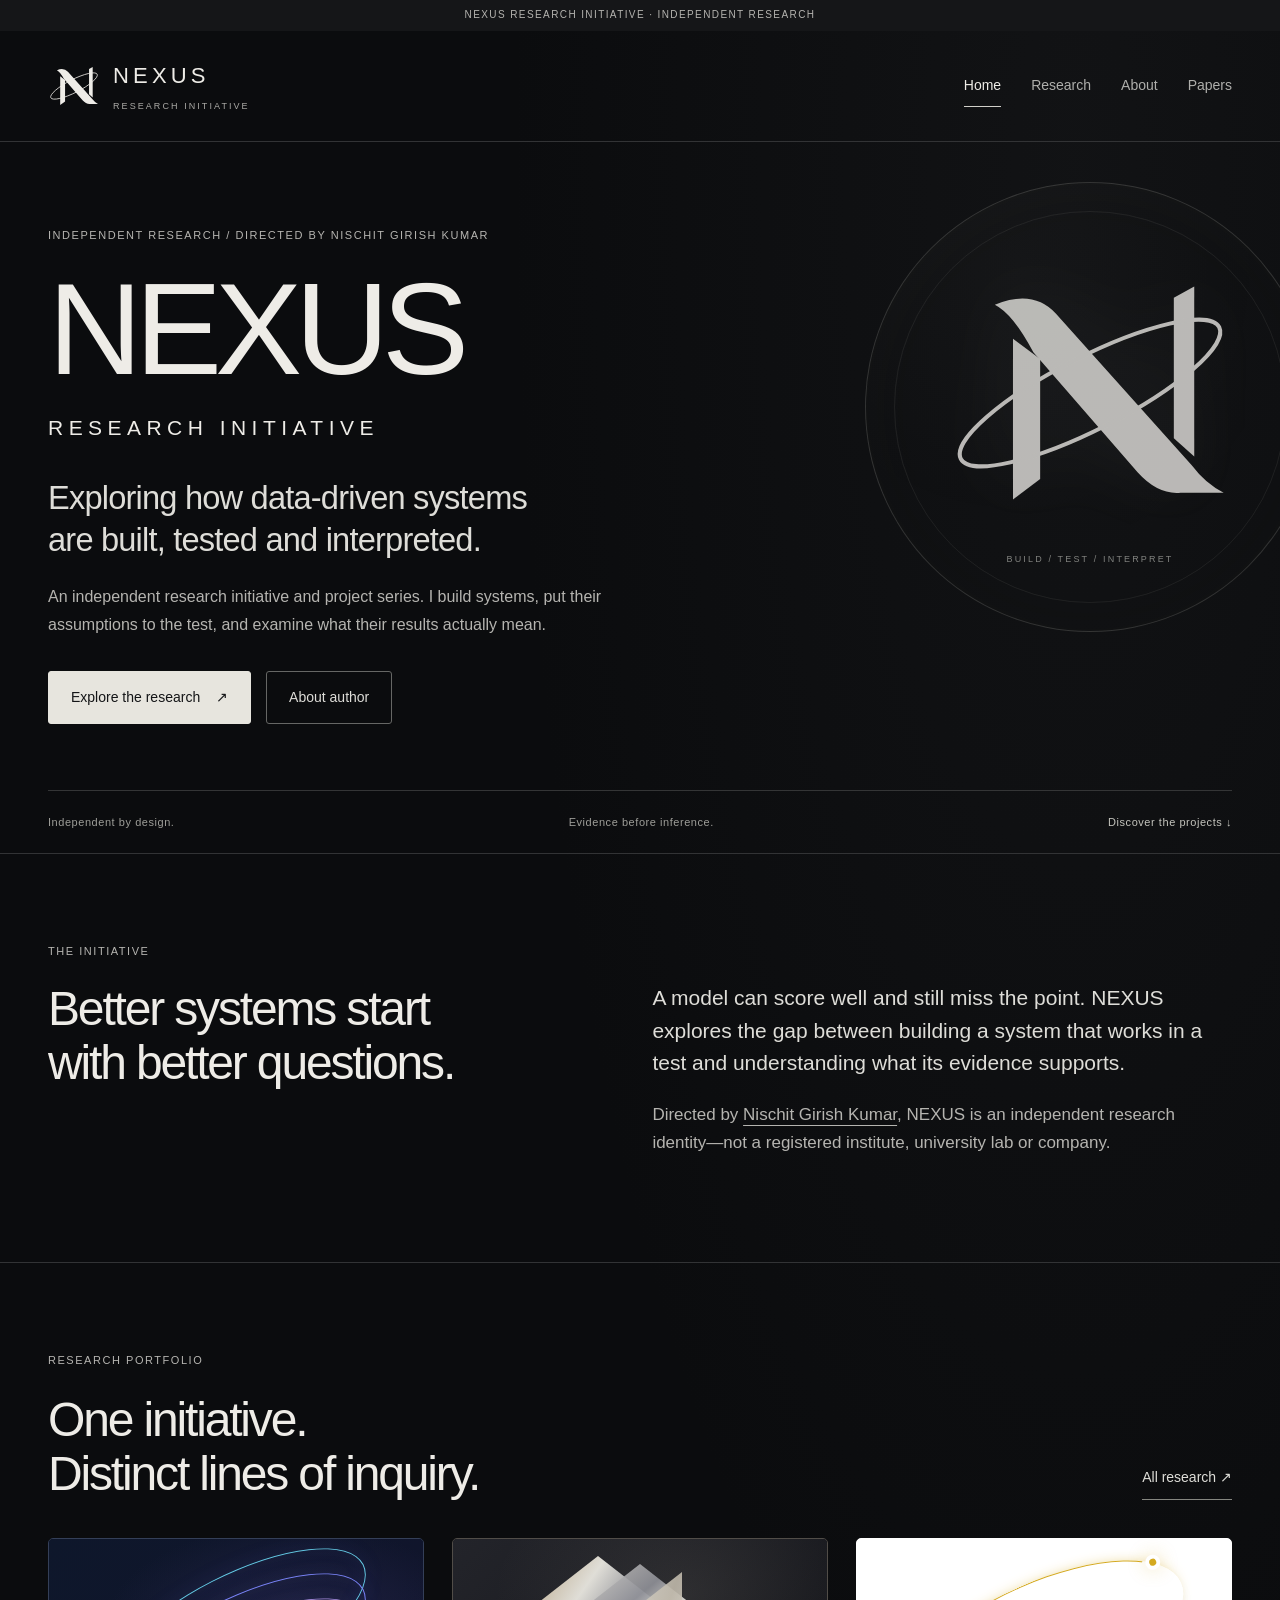
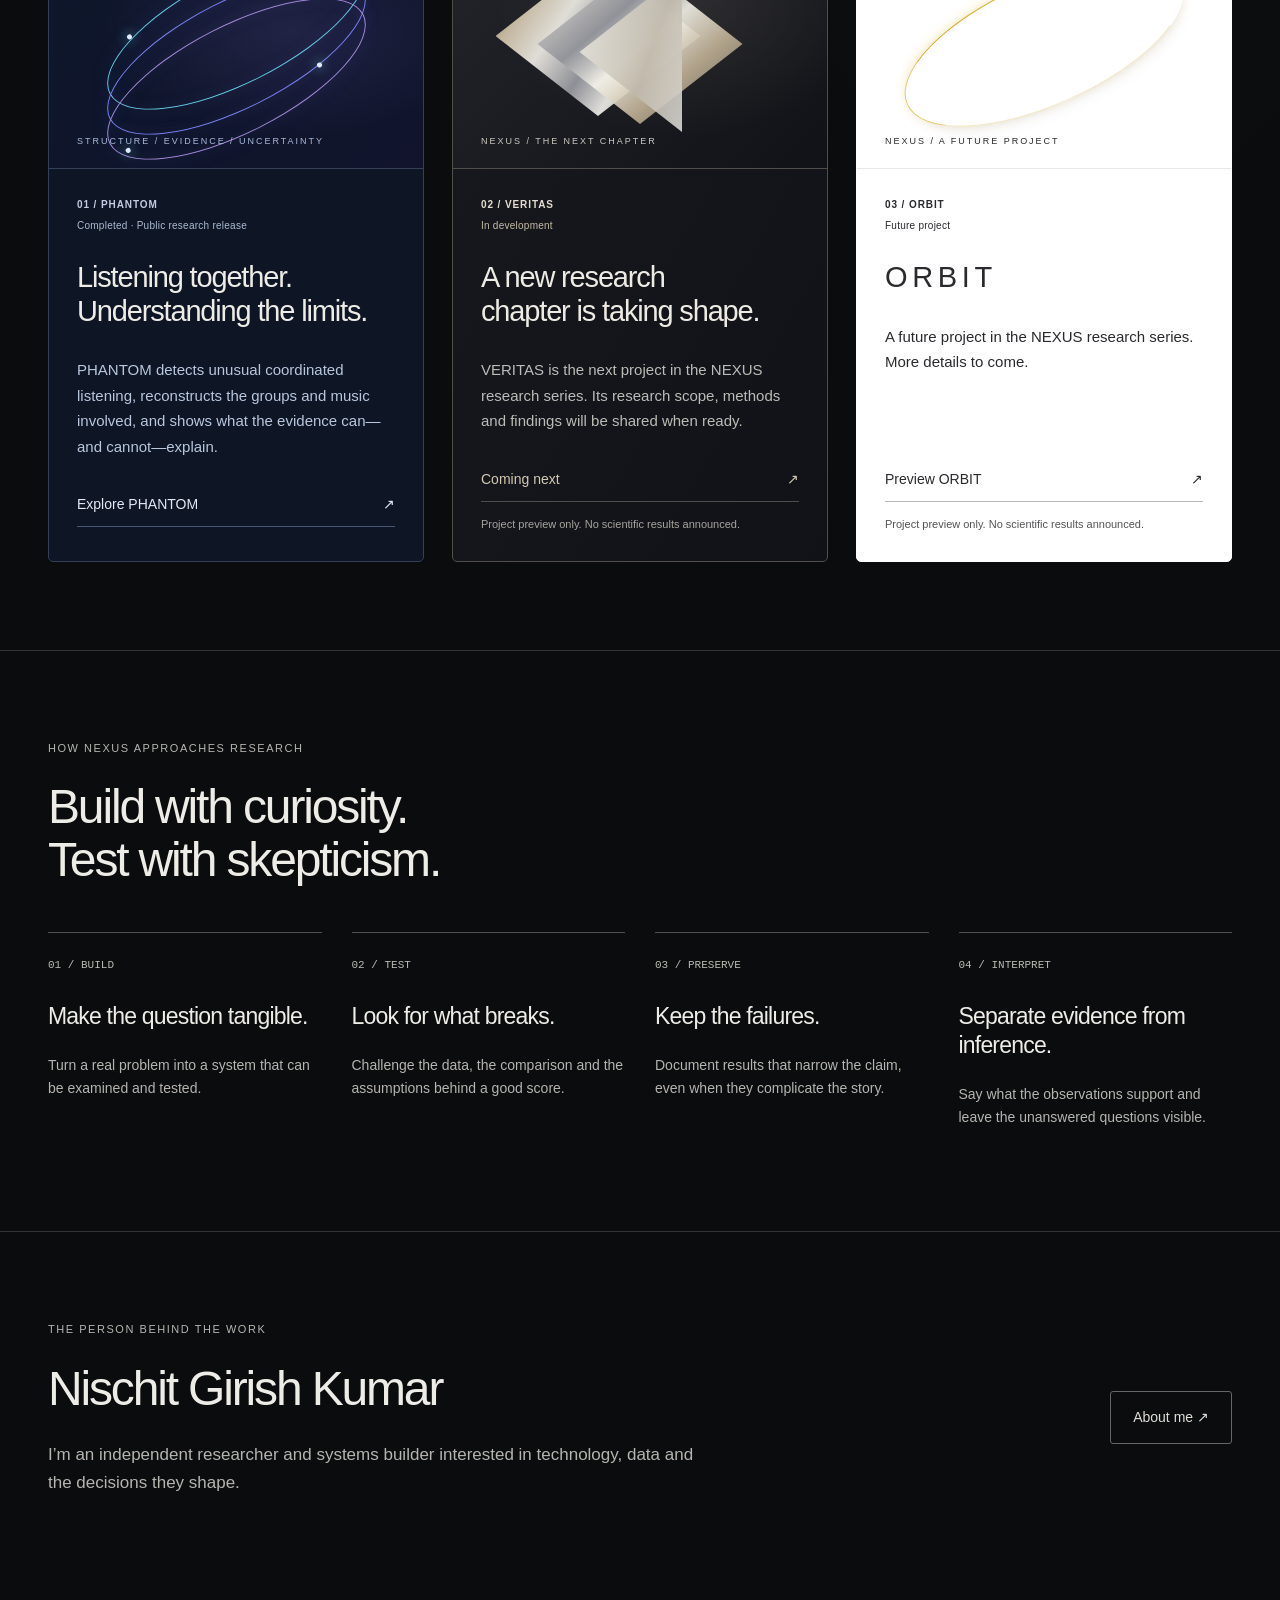
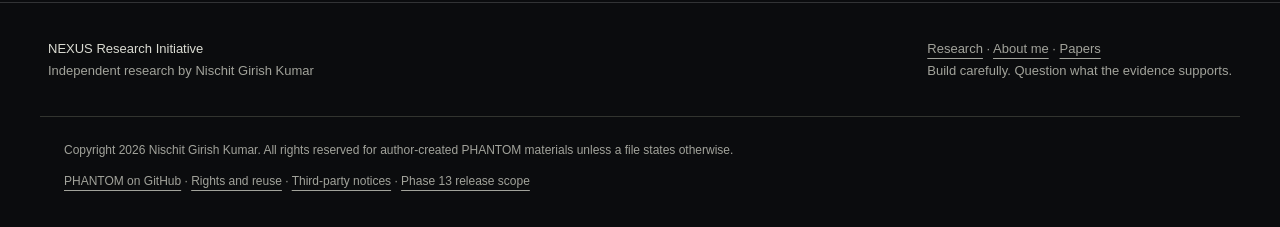
==== commit e6efdfcf: "Add approved ORBIT future-project preview to NEXUS" ====
--- a/index.html
+++ b/index.html
@@ -3,6 +3,11 @@
 <section class="section" id="featured"><div class="section-heading"><div><div class="eyebrow">Research portfolio</div><h2>One initiative.<br>Distinct lines of inquiry.</h2></div><a class="text-link" href="/research/">All research ↗</a></div><div class="project-grid">
 <article class="project-card phantom-card"><div class="project-art phantom-art" aria-hidden="true"><div class="signal-ring ring-one"></div><div class="signal-ring ring-two"></div><div class="signal-ring ring-three"></div><span class="art-caption">STRUCTURE / EVIDENCE / UNCERTAINTY</span></div><div class="project-copy"><div class="project-topline"><span>01 / PHANTOM</span><span class="project-status">Completed · Public research release</span></div><h3>Listening together.<br>Understanding the limits.</h3><p>PHANTOM detects unusual coordinated listening, reconstructs the groups and music involved, and shows what the evidence can—and cannot—explain.</p><a class="text-link" href="/research/phantom/">Explore PHANTOM <span aria-hidden="true">↗</span></a></div></article>
 <article class="project-card veritas-card" id="veritas"><div class="project-art veritas-art" aria-hidden="true"><div class="veritas-plane plane-one"></div><div class="veritas-plane plane-two"></div><div class="veritas-plane plane-three"></div><span class="art-caption">NEXUS / THE NEXT CHAPTER</span></div><div class="project-copy"><div class="project-topline"><span>02 / VERITAS</span><span class="project-status">In development</span></div><h3>A new research<br>chapter is taking shape.</h3><p>VERITAS is the next project in the NEXUS research series. Its research scope, methods and findings will be shared when ready.</p><button type="button" class="coming-note" data-veritas-preview aria-haspopup="dialog">Coming next <span aria-hidden="true">↗</span></button><p class="teaser-note">Project preview only. No scientific results announced.</p></div></article>
+<article class="project-card orbit-card" id="orbit">
+  <div class="project-art orbit-art" aria-hidden="true"><div class="orbit-ellipse"></div><span class="art-caption">NEXUS / A FUTURE PROJECT</span></div>
+  <div class="project-copy"><div class="project-topline"><span>03 / ORBIT</span><span class="project-status">Future project</span></div><h3>ORBIT</h3><p>A future project in the NEXUS research series. More details to come.</p><button type="button" class="coming-note" data-orbit-preview aria-haspopup="dialog">Preview ORBIT <span aria-hidden="true">↗</span></button><p class="teaser-note">Project preview only. No scientific results announced.</p></div>
+</article>
+
 </div></section>
 <section class="section"><div class="eyebrow">How NEXUS approaches research</div><h2>Build with curiosity.<br>Test with skepticism.</h2><div class="principle-grid"><article><span class="num">01 / BUILD</span><h3>Make the question tangible.</h3><p>Turn a real problem into a system that can be examined and tested.</p></article><article><span class="num">02 / TEST</span><h3>Look for what breaks.</h3><p>Challenge the data, the comparison and the assumptions behind a good score.</p></article><article><span class="num">03 / PRESERVE</span><h3>Keep the failures.</h3><p>Document results that narrow the claim, even when they complicate the story.</p></article><article><span class="num">04 / INTERPRET</span><h3>Separate evidence from inference.</h3><p>Say what the observations support and leave the unanswered questions visible.</p></article></div></section>
 <section class="section author-bridge"><div><div class="eyebrow">The person behind the work</div><h2>Nischit Girish Kumar</h2><p>I’m an independent researcher and systems builder interested in technology, data and the decisions they shape.</p></div><a class="button" href="/about/">About me ↗</a></section></main><footer><span><strong>NEXUS Research Initiative</strong><br>Independent research by Nischit Girish Kumar</span><span><a href="/research/">Research</a> · <a href="/about/">About me</a> · <a href="/publications/">Papers</a><br>Build carefully. Question what the evidence supports.</span></footer><div class="release-rights" style="padding:24px;max-width:1200px;margin:0 auto;font:14px/1.6 Arial,sans-serif"><p>Copyright 2026 Nischit Girish Kumar. All rights reserved for author-created PHANTOM materials unless a file states otherwise.</p><p><a href="https://github.com/nischit5106-stack/nexus-phantom-v1">PHANTOM on GitHub</a> · <a href="https://github.com/nischit5106-stack/nexus-phantom-v1/blob/main/LICENSE.txt">Rights and reuse</a> · <a href="https://github.com/nischit5106-stack/nexus-phantom-v1/blob/main/THIRD_PARTY_NOTICES.md">Third-party notices</a> · <a href="https://github.com/nischit5106-stack/nexus-phantom-v1/blob/main/PUBLIC_RELEASE_NOTICE.md">Phase 13 release scope</a></p></div><script>(()=>{const intro=document.getElementById('site-launch');if(!intro)return;const preference=matchMedia('(prefers-reduced-motion: reduce)');const dismiss=()=>{const restoreFocus=intro.contains(document.activeElement);intro.remove();document.removeEventListener('keydown',onKey);document.removeEventListener('focusin',onFocus);preference.removeEventListener('change',onPreference);if(restoreFocus)document.getElementById('main').focus({preventScroll:true});};const onKey=event=>{if(event.key==='Escape')dismiss();};const onFocus=event=>{if(!intro.contains(event.target))dismiss();};const onPreference=event=>{if(event.matches)dismiss();};intro.addEventListener('animationend',event=>{if(event.target===intro&&event.animationName==='site-launch-exit')dismiss();});document.addEventListener('keydown',onKey);document.addEventListener('focusin',onFocus);preference.addEventListener('change',onPreference);if(preference.matches||document.documentElement.classList.contains('motion-paused'))dismiss();})();</script><dialog class="veritas-preview" id="veritas-preview" aria-labelledby="veritas-preview-title" aria-describedby="veritas-preview-description">
@@ -18,4 +23,15 @@
     <div class="veritas-preview-bottom"><span>NEXUS / RESEARCH</span><span>Project preview · No scientific results announced</span></div>
   </div>
 </dialog>
-<script src="/assets/veritas-preview.js" defer></script></body></html>+<script src="/assets/veritas-preview.js" defer></script><dialog class="orbit-preview" id="orbit-preview" aria-labelledby="orbit-preview-title" aria-describedby="orbit-preview-description">
+  <div class="orbit-preview-shell">
+    <div class="orbit-preview-top"><span class="orbit-parent">NEXUS<small>RESEARCH INITIATIVE</small></span><button type="button" class="orbit-back" data-close-preview autofocus aria-label="Back">← Back</button></div>
+    <div class="orbit-reveal">
+      <div class="orbit-scene" aria-hidden="true"><div class="orbit-ellipse"></div></div>
+      <div class="orbit-title-block"><p class="orbit-pretitle">A NEXUS research project</p><h2 id="orbit-preview-title">ORBIT</h2><div class="orbit-rule" aria-hidden="true"></div><p class="orbit-development">Future project</p><p id="orbit-preview-description">More details to come.</p></div>
+    </div>
+    <div class="orbit-preview-bottom"><span>NEXUS / RESEARCH</span><span>Project preview · No scientific results announced</span></div>
+  </div>
+</dialog>
+<script src="/assets/orbit-preview.js" defer></script>
+</body></html>
--- a/assets/site.css
+++ b/assets/site.css
@@ -74,12 +74,71 @@
 .veritas-preview::backdrop{background:#070708eb}.veritas-preview-shell{position:relative;min-height:100%;display:flex;flex-direction:column;isolation:isolate;background:radial-gradient(ellipse at 50% 42%,#6f675429,transparent 44%),radial-gradient(ellipse at 80% 5%,#a8aab116,transparent 45%),#101113;padding:28px 48px}
 .veritas-preview-top{display:flex;justify-content:space-between;align-items:center;gap:22px;border-bottom:1px solid #8a867d33;padding-bottom:22px;font-size:11px;letter-spacing:.12em;color:#c4c2b9;text-transform:uppercase}.veritas-preview-top>span{display:flex;align-items:center;gap:13px}.veritas-close{white-space:nowrap;flex-shrink:0;border:1px solid #77766f7a;background:#171819;color:#e7e4dc;padding:11px 16px;border-radius:2px;font:13px/1.4 Arial,Helvetica,sans-serif;cursor:pointer;min-height:44px}.veritas-close span{font-size:18px;margin-left:16px}.veritas-close:hover{background:#2b2c2b}.veritas-close:focus-visible{outline:2px solid #e6e1d6;outline-offset:4px}
 .veritas-reveal{flex:1;min-height:520px;display:flex;flex-direction:column;justify-content:center;align-items:center;text-align:center;position:relative;padding:65px 0;isolation:isolate}
-.veritas-pretitle{font-size:10px;letter-spacing:.45em;text-transform:uppercase;color:#b4aa95!important;margin:0 0 25px;animation:veritas-arrive 1.2s ease both}
-.veritas-reveal h2{font-size:clamp(32px,10vw,144px);line-height:1.25;font-weight:300;letter-spacing:.12em;margin:0 0 12px;padding-left:.12em;max-width:none;color:#ece9e1;background:linear-gradient(112deg,#a69b83 2%,#d7c8aa 22%,#f2f0e8 43%,#9c9fa9 62%,#faf9f1 80%,#bebfc3);-webkit-background-clip:text;background-clip:text;-webkit-text-fill-color:transparent;animation:veritas-title 2.6s cubic-bezier(.18,.7,.25,1) both}
-.veritas-rule{width:min(330px,65%);height:1px;background:linear-gradient(90deg,transparent,#c8b99a,#e2e3e2,transparent);margin:20px 0 28px;animation:veritas-line 2.6s ease both}
-.veritas-preview-copy{animation:veritas-copy 3s ease both}.veritas-development{color:#dbd3c2!important;font-size:13px;text-transform:uppercase;letter-spacing:.24em;margin-bottom:18px}.veritas-preview-copy #veritas-preview-description{color:#b4b5b2;font-size:15px;line-height:1.8;margin:0;max-width:620px}
-.veritas-halo{position:absolute;z-index:-1;width:330px;height:330px;top:50%;left:50%;transform:translate(-50%,-60%) rotate(45deg);border:1px solid #b8b09c28;box-shadow:0 0 95px #c5b99309,inset 0 0 85px #e8e5d907;animation:veritas-frame 2.8s ease both}.veritas-halo:before{content:'';position:absolute;inset:28px;border:1px solid #d1d3d51b}.veritas-halo:after{content:'';position:absolute;top:0;left:0;width:30%;height:1px;background:linear-gradient(90deg,#d8c8a9,transparent)}
+.veritas-pretitle{font-size:10px;letter-spacing:.45em;text-transform:uppercase;color:#b4aa95!important;margin:0 0 25px;animation:veritas-arrive 1.5s cubic-bezier(.22,.61,.36,1) .2s both}
+.veritas-reveal h2{font-size:clamp(32px,10vw,144px);line-height:1.25;font-weight:300;letter-spacing:.12em;margin:0 0 12px;padding-left:.12em;max-width:none;color:#ece9e1;background:linear-gradient(112deg,#a69b83 2%,#d7c8aa 22%,#f2f0e8 43%,#9c9fa9 62%,#faf9f1 80%,#bebfc3);-webkit-background-clip:text;background-clip:text;-webkit-text-fill-color:transparent;animation:veritas-title 3s cubic-bezier(.22,.61,.36,1) .12s both}
+.veritas-rule{width:min(330px,65%);height:1px;background:linear-gradient(90deg,transparent,#c8b99a,#e2e3e2,transparent);margin:20px 0 28px;animation:veritas-line 2.4s cubic-bezier(.22,.61,.36,1) .5s both}
+.veritas-preview-copy{animation:veritas-copy 1.5s cubic-bezier(.22,.61,.36,1) 1.15s both}.veritas-development{color:#dbd3c2!important;font-size:13px;text-transform:uppercase;letter-spacing:.24em;margin-bottom:18px}.veritas-preview-copy #veritas-preview-description{color:#b4b5b2;font-size:15px;line-height:1.8;margin:0;max-width:620px}
+.veritas-halo{position:absolute;z-index:-1;width:330px;height:330px;top:50%;left:50%;transform:translate(-50%,-60%) rotate(45deg);border:1px solid #b8b09c28;box-shadow:0 0 95px #c5b99309,inset 0 0 85px #e8e5d907;animation:veritas-frame 3.6s cubic-bezier(.22,.61,.36,1) both}.veritas-halo:before{content:'';position:absolute;inset:28px;border:1px solid #d1d3d51b}.veritas-halo:after{content:'';position:absolute;top:0;left:0;width:30%;height:1px;background:linear-gradient(90deg,#d8c8a9,transparent)}
 .veritas-preview-bottom{border-top:1px solid #8a867d33;padding-top:22px;display:flex;justify-content:space-between;gap:25px;font-size:10px;letter-spacing:.08em;color:#9f9f98}
-@keyframes veritas-arrive{from{opacity:0;transform:translateY(5px)}to{opacity:1;transform:none}}@keyframes veritas-title{0%{opacity:0;transform:translateY(12px);letter-spacing:.17em}28%{opacity:1}100%{opacity:1;transform:none;letter-spacing:.12em}}@keyframes veritas-line{0%,20%{opacity:0;transform:scaleX(.2)}70%,100%{opacity:1;transform:scaleX(1)}}@keyframes veritas-copy{0%,48%{opacity:0;transform:translateY(8px)}100%{opacity:1;transform:none}}@keyframes veritas-frame{from{opacity:0;transform:translate(-50%,-60%) rotate(39deg) scale(.94)}to{opacity:1;transform:translate(-50%,-60%) rotate(45deg) scale(1)}}
+@keyframes veritas-arrive{from{opacity:0;transform:translateY(5px)}to{opacity:1;transform:none}}@keyframes veritas-title{from{opacity:0;transform:translateY(10px)}to{opacity:1;transform:none}}@keyframes veritas-line{from{opacity:0;transform:scaleX(.45)}to{opacity:1;transform:scaleX(1)}}@keyframes veritas-copy{from{opacity:0;transform:translateY(6px)}to{opacity:1;transform:none}}@keyframes veritas-frame{from{opacity:0;transform:translate(-50%,-60%) rotate(45deg) scale(.97)}to{opacity:1;transform:translate(-50%,-60%) rotate(45deg) scale(1)}}
 @media(max-width:760px){.veritas-preview-shell{padding:20px 22px}.veritas-preview-top{font-size:8px;letter-spacing:.06em;gap:15px}.veritas-preview-top>span{max-width:200px;gap:8px}.veritas-preview-top img{width:25px}.veritas-close{padding:10px 12px;font-size:12px}.veritas-close span{margin-left:8px}.veritas-reveal{min-height:480px;padding:55px 0}.veritas-preview-copy #veritas-preview-description{font-size:14px}.veritas-preview-copy br{display:none}.veritas-reveal h2{font-size:clamp(32px,13vw,80px)}.veritas-preview-bottom{flex-direction:column;gap:8px;font-size:9px}.veritas-halo{width:210px;height:210px}.veritas-pretitle{font-size:9px}.veritas-development{font-size:11px}}
 .motion-paused .veritas-preview *{animation:none!important}@media(prefers-reduced-motion:reduce){.veritas-preview *{animation:none!important}}@media print{.veritas-preview{display:none!important}}
+
+/* Gentle entry and return; the title keeps stable spacing throughout. */
+.veritas-preview[open]{animation:veritas-surface-in .65s cubic-bezier(.22,.61,.36,1) both}.veritas-preview[open]::backdrop{animation:veritas-surface-in .65s ease both}
+.veritas-preview.is-leaving,.veritas-preview.is-leaving::backdrop{animation:veritas-surface-out .32s ease both}
+@keyframes veritas-surface-in{from{opacity:0}to{opacity:1}}@keyframes veritas-surface-out{from{opacity:1}to{opacity:0}}
+.motion-paused .veritas-preview,.motion-paused .veritas-preview::backdrop{animation:none!important}@media(prefers-reduced-motion:reduce){.veritas-preview,.veritas-preview::backdrop{animation:none!important}}
+
+/* ORBIT: approved white field, gold ellipse and charcoal type. Visual teaser only. */
+.orbit-card,.orbit-preview{--orbit-white:#fff;--orbit-gold:#d4a91f;--orbit-charcoal:#292a2d}
+.nexus-page .orbit-card{background:var(--orbit-white);border-color:var(--orbit-white);color:var(--orbit-charcoal)}
+.orbit-art{background:var(--orbit-white);border-color:#292a2d1a;isolation:isolate}
+.orbit-ellipse{position:absolute;width:300px;aspect-ratio:2.43;border-radius:50%;border:1px solid #d4a91f40;border-top-color:var(--orbit-gold);border-left-color:#e3c768;border-right-color:var(--orbit-white);transform:rotate(-24deg);box-shadow:0 -2px 16px -9px var(--orbit-gold),0 9px 20px -13px #090a0b29}
+.orbit-ellipse:after{content:'';position:absolute;right:4.5%;top:22%;width:7px;height:7px;border-radius:50%;background:var(--orbit-gold);box-shadow:0 0 0 4px var(--orbit-white),0 0 18px 5px #d4a91f40}
+.orbit-art .orbit-ellipse{margin-top:-20px}
+.orbit-art .art-caption{color:var(--orbit-charcoal)}
+.nexus-page .orbit-card h3,.nexus-page .orbit-card p,.orbit-card .project-topline,.orbit-card .project-status{color:var(--orbit-charcoal)}
+.orbit-card h3{letter-spacing:.16em;font-weight:400}
+.nexus-page .orbit-card .teaser-note{color:#545457}
+.orbit-card .coming-note{color:var(--orbit-charcoal);border-color:#292a2d55;min-height:44px}
+.orbit-card .coming-note:hover{color:#090a0b;border-color:var(--orbit-gold)}
+.orbit-card .coming-note:focus-visible{outline-color:var(--orbit-charcoal)}
+.orbit-card .project-copy{display:flex;flex-direction:column}
+.orbit-card .coming-note{margin-top:auto}
+@media(min-width:1180px){.nexus-page .project-grid{grid-template-columns:repeat(3,minmax(0,1fr))}.project-grid .project-topline{flex-direction:column;gap:5px}.project-grid .project-status{text-align:left}.project-grid .project-copy{padding:28px}.project-grid .project-copy h3{font-size:29px}}
+@media(min-width:761px) and (max-width:1179px){.orbit-card{grid-column:1/-1;display:grid;grid-template-columns:1fr 1fr}.orbit-card .orbit-art{height:100%;min-height:290px;border-bottom:0;border-right:1px solid #292a2d1a}}
+.orbit-preview{width:100%;height:100dvh;max-width:none;max-height:none;margin:0;padding:0;border:0;background:var(--orbit-white);color:var(--orbit-charcoal);overflow-y:auto;overscroll-behavior:contain}
+.orbit-preview::backdrop{background:#090a0beb}
+.orbit-preview-shell{min-height:100%;display:flex;flex-direction:column;background:var(--orbit-white);isolation:isolate}
+.orbit-preview-top{display:flex;justify-content:space-between;align-items:center;gap:24px;padding:23px 48px;background:#090a0b;color:#eeece7}
+.orbit-parent{font-size:20px;line-height:1.1;letter-spacing:.22em;font-weight:400}
+.orbit-parent small{display:block;font-size:9px;letter-spacing:.16em;line-height:1.5;margin-top:7px}
+.orbit-back{appearance:none;background:transparent;border:1px solid #eeece74d;border-radius:2px;color:#eeece7;font:14px/1.4 Arial,Helvetica,sans-serif;min-height:44px;padding:10px 18px;cursor:pointer;white-space:nowrap}
+.orbit-back:hover{background:#232426}.orbit-back:focus-visible{outline:2px solid #fff;outline-offset:4px}
+.orbit-reveal{position:relative;flex:1;display:grid;place-items:center;min-height:540px;padding:100px 24px;overflow:hidden;isolation:isolate}
+.orbit-scene{position:absolute;inset:0;display:grid;place-items:center;pointer-events:none}
+.orbit-scene .orbit-ellipse{width:min(780px,calc(100vw - 90px));margin-top:-20px}
+.orbit-scene .orbit-ellipse:after{width:9px;height:9px}
+.orbit-title-block{position:relative;text-align:center;max-width:100%}
+.orbit-preview .orbit-pretitle{font-size:12px;letter-spacing:.25em;text-transform:uppercase;color:var(--orbit-charcoal);margin:0 0 28px;max-width:none}
+.orbit-preview h2{font-size:clamp(72px,12vw,144px);line-height:1.1;letter-spacing:.16em;text-indent:.16em;font-weight:400;color:var(--orbit-charcoal);margin:0;max-width:none}
+.orbit-rule{height:1px;width:60px;margin:32px auto;background:linear-gradient(90deg,transparent,#292a2d59,transparent)}
+.orbit-preview .orbit-development{font-size:13px;letter-spacing:.26em;text-transform:uppercase;color:var(--orbit-charcoal);margin:0 0 22px;max-width:none}
+.orbit-preview #orbit-preview-description{font-size:18px;line-height:1.5;color:var(--orbit-charcoal);margin:0;max-width:none}
+.orbit-preview-bottom{display:flex;justify-content:space-between;gap:24px;padding:24px 48px;font-size:10px;letter-spacing:.06em;color:#545457}
+.orbit-preview[open]{animation:orbit-surface-in .65s ease both}.orbit-preview[open]::backdrop{animation:orbit-surface-in .65s ease both}
+.orbit-preview[open] .orbit-scene{animation:orbit-scene-in 2.2s cubic-bezier(.16,.8,.25,1) both}
+.orbit-preview[open] .orbit-title-block{animation:orbit-title-in 1.7s .15s cubic-bezier(.16,.8,.25,1) both}
+.orbit-preview.is-leaving,.orbit-preview.is-leaving::backdrop{animation:orbit-surface-out .32s ease both}
+@keyframes orbit-surface-in{from{opacity:0}to{opacity:1}}
+@keyframes orbit-surface-out{from{opacity:1}to{opacity:0}}
+@keyframes orbit-scene-in{from{opacity:0;transform:scale(.96) rotate(-2deg)}to{opacity:1;transform:scale(1) rotate(0)}}
+@keyframes orbit-title-in{from{opacity:0;transform:translateY(10px)}to{opacity:1;transform:translateY(0)}}
+@media(max-width:760px){.orbit-preview-top{padding:20px 24px;gap:16px}.orbit-parent{font-size:17px}.orbit-parent small{font-size:8px}.orbit-back{font-size:13px;padding:10px 14px}.orbit-reveal{min-height:480px;padding:95px 18px}.orbit-preview .orbit-pretitle{font-size:10px;letter-spacing:.18em;margin-bottom:25px}.orbit-preview h2{font-size:clamp(60px,17vw,100px);letter-spacing:.12em;text-indent:.12em}.orbit-scene .orbit-ellipse{width:calc(100vw - 24px);min-width:290px}.orbit-scene .orbit-ellipse:after{width:7px;height:7px}.orbit-rule{margin:26px auto}.orbit-preview .orbit-development{font-size:11px;letter-spacing:.2em;margin-bottom:18px}.orbit-preview #orbit-preview-description{font-size:16px}.orbit-preview-bottom{padding:20px 24px;flex-direction:column;gap:9px;font-size:9px}}
+.motion-paused .orbit-preview,.motion-paused .orbit-preview *,.motion-paused .orbit-preview::backdrop{animation:none!important}
+@media(prefers-reduced-motion:reduce){.orbit-preview,.orbit-preview *,.orbit-preview::backdrop{animation:none!important}}
+@media print{.orbit-preview{display:none!important}}
+
+/* Center the visible lockup, accounting for its original SVG right-side padding. */
+@media(max-width:760px){.nexus-page .site-launch-visual>img{transform:translateX(11.2%)}}
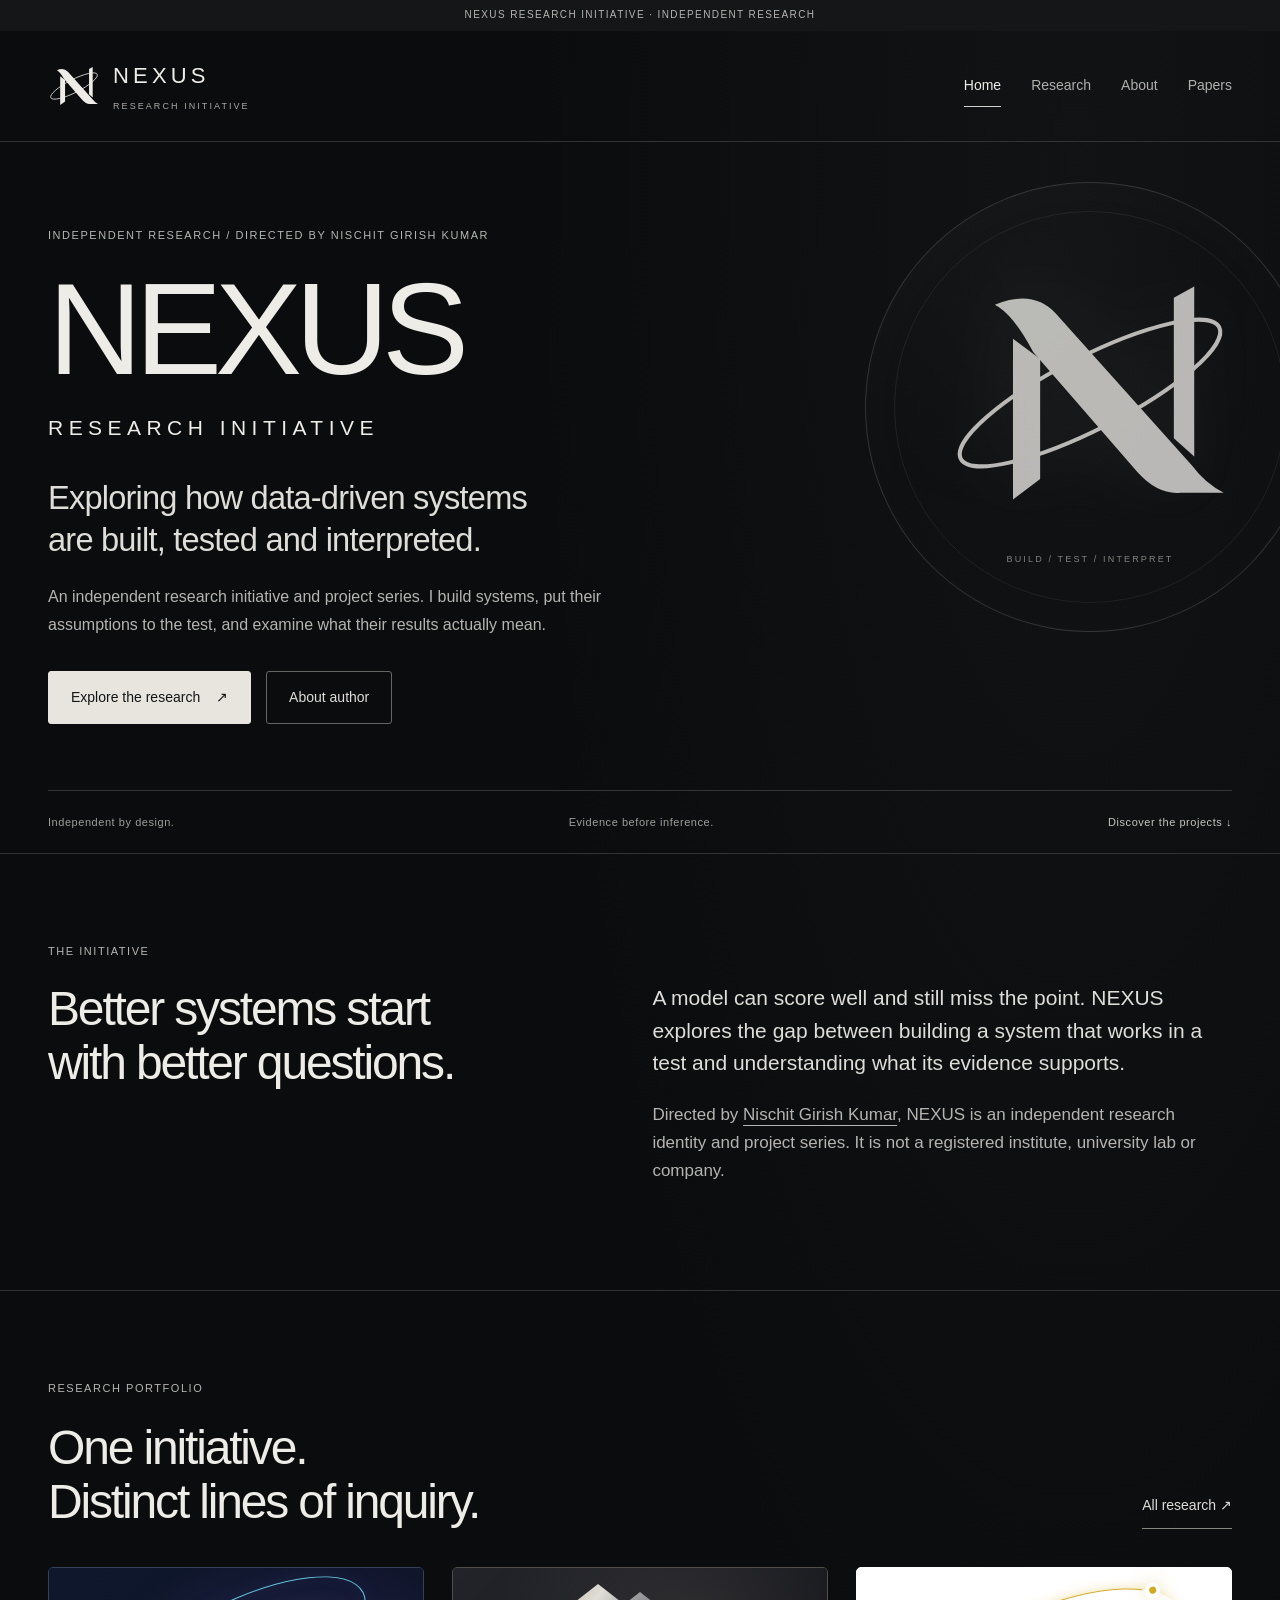
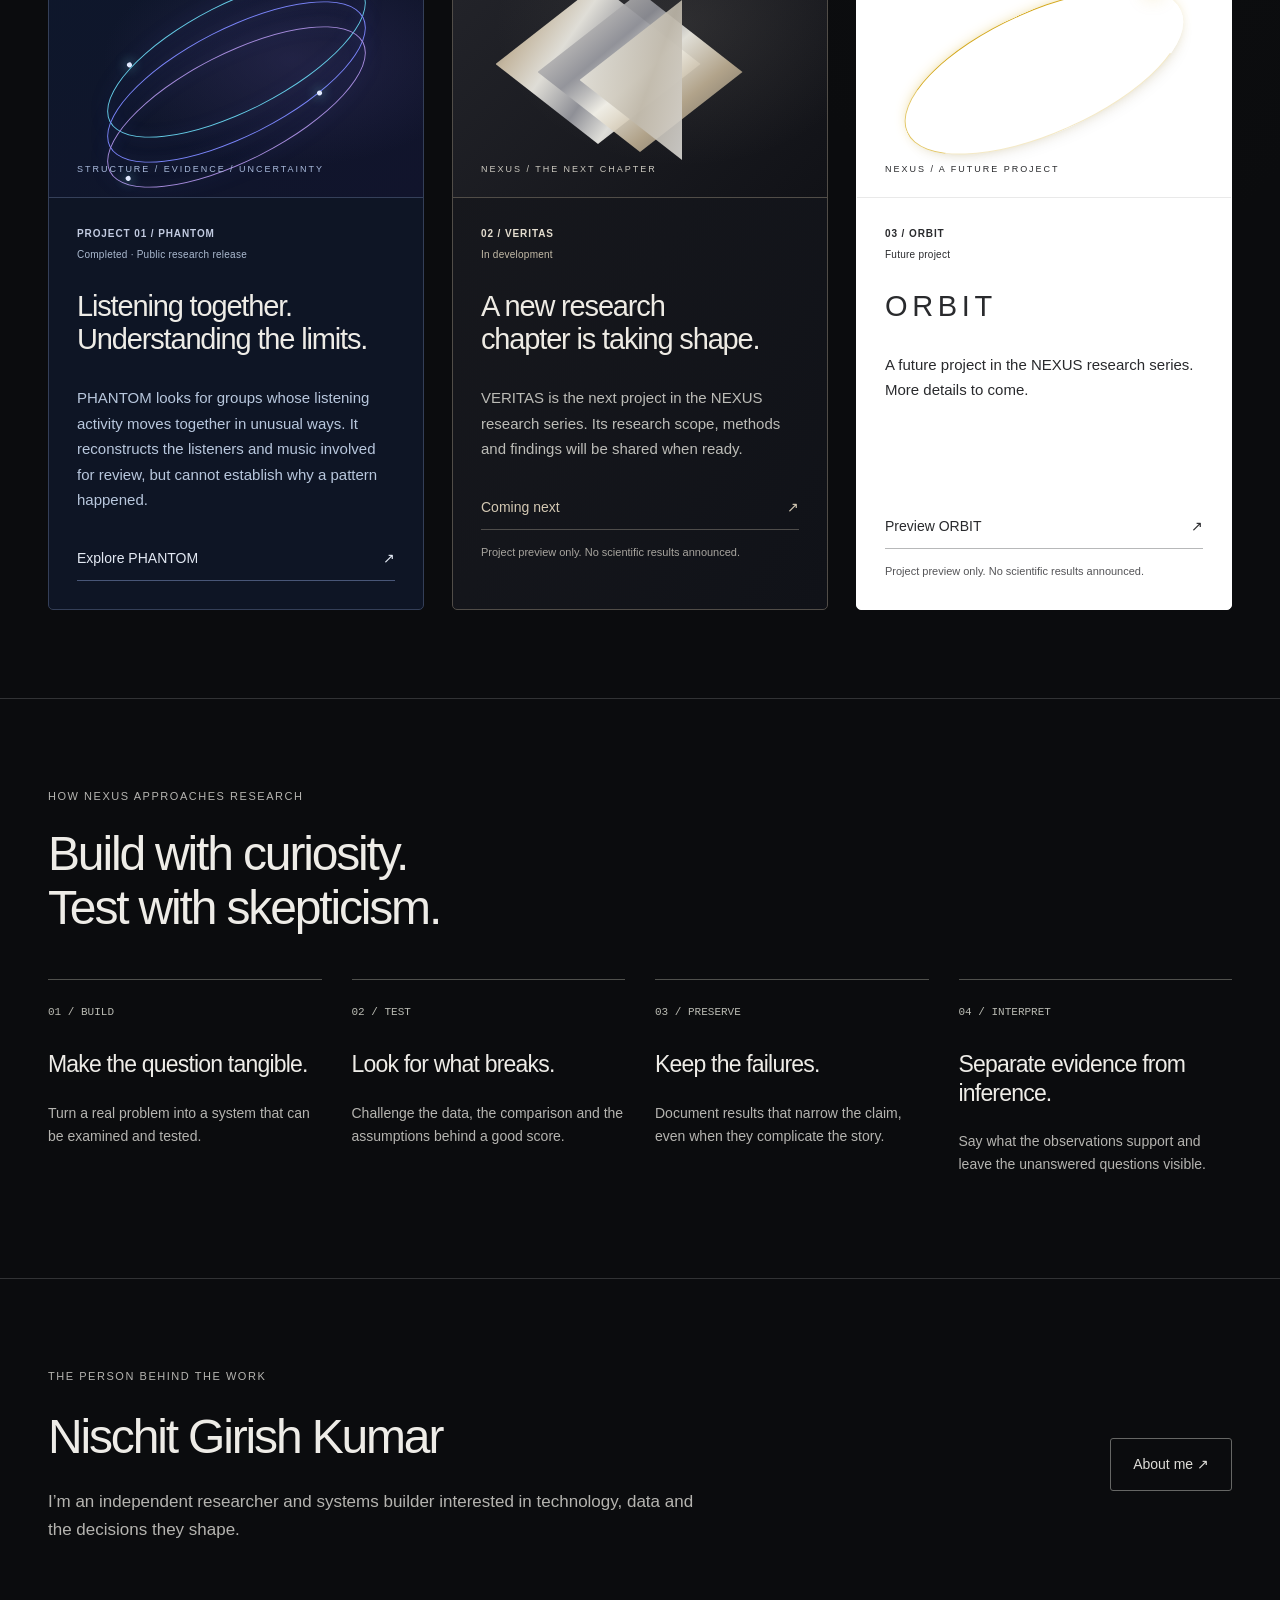
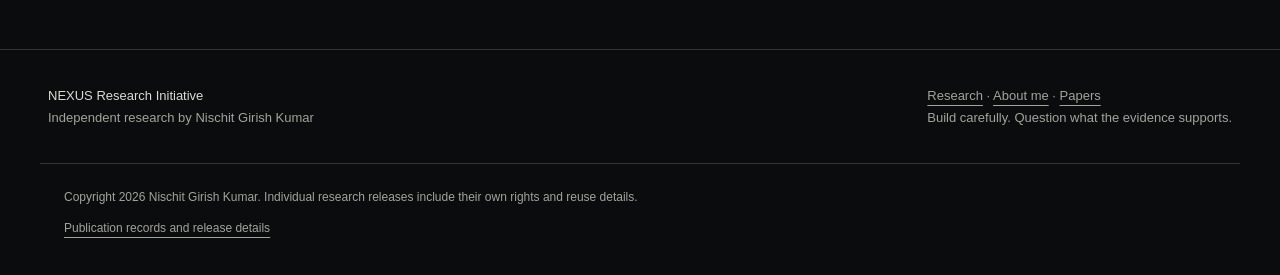
==== commit 4e9e5c61: "Publish approved PHANTOM research pages and final papers" ====
--- a/index.html
+++ b/index.html
@@ -1,7 +1,7 @@
-<!doctype html><html lang="en"><head><meta charset="utf-8"><meta name="viewport" content="width=device-width,initial-scale=1"><meta name="robots" content="index,follow"><meta name="description" content="An independent research initiative directed by Nischit Girish Kumar, exploring how data-driven systems are built, tested and interpreted."><meta name="author" content="Nischit Girish Kumar"><link rel="icon" href="/assets/nexus-favicon.svg"><meta name="theme-color" content="#0b0c0e"><meta property="og:type" content="website"><meta property="og:title" content="NEXUS Research Initiative | Nischit Girish Kumar"><meta property="og:description" content="An independent research initiative directed by Nischit Girish Kumar, exploring how data-driven systems are built, tested and interpreted."><meta property="og:image" content="https://nischit5106-stack.github.io/assets/nexus-social-card.png"><meta property="og:image:alt" content="NEXUS Research Initiative — independent research by Nischit Girish Kumar"><meta name="twitter:card" content="summary_large_image"><title>NEXUS Research Initiative | Nischit Girish Kumar</title><link rel="stylesheet" href="/assets/site.css"><script type="application/ld+json">{"@context": "https://schema.org", "@graph": [{"@type": "Person", "@id": "https://nischit5106-stack.github.io/about/#author", "name": "Nischit Girish Kumar", "url": "https://nischit5106-stack.github.io/about/", "affiliation": {"@id": "https://nischit5106-stack.github.io/#nexus"}}, {"@type": "Organization", "@id": "https://nischit5106-stack.github.io/#nexus", "name": "NEXUS Research Initiative", "alternateName": "NEXUS Research Initiative \u2014 Independent Research", "description": "Independent research identity directed by Nischit Girish Kumar; not a university or institutional affiliation.", "url": "https://nischit5106-stack.github.io/"}, {"@type": "WebSite", "@id": "https://nischit5106-stack.github.io/#website", "name": "NEXUS Research Initiative", "url": "https://nischit5106-stack.github.io/", "creator": {"@id": "https://nischit5106-stack.github.io/about/#author"}, "publisher": {"@id": "https://nischit5106-stack.github.io/#nexus"}, "inLanguage": "en"}, {"@type": "WebPage", "@id": "https://nischit5106-stack.github.io/#page", "url": "https://nischit5106-stack.github.io/", "name": "NEXUS Research Initiative | Nischit Girish Kumar", "description": "An independent research initiative directed by Nischit Girish Kumar, exploring how data-driven systems are built, tested and interpreted.", "author": {"@id": "https://nischit5106-stack.github.io/about/#author"}, "isPartOf": {"@id": "https://nischit5106-stack.github.io/#website"}, "inLanguage": "en", "about": {"@id": "https://nischit5106-stack.github.io/#nexus"}}]}</script><link rel="canonical" href="https://nischit5106-stack.github.io/"><meta property="og:url" content="https://nischit5106-stack.github.io/"><script>(()=>{try{if(localStorage.getItem('phantom-motion')==='paused')document.documentElement.classList.add('motion-paused');}catch{}})();</script><meta name="google-site-verification" content="3owB5SYrku1eHc337E6nfDbmYK-eVvL7GFoVGgSKN5A" /></head><body class="nexus-page"><div class="site-launch" id="site-launch" aria-hidden="true"><div class="site-launch-visual"><div class="site-launch-orbit"></div><img src="/assets/nexus-lockup-light-mono.svg" alt="" width="330" height="77"><p class="intro-purpose">INDEPENDENT RESEARCH<br>SYSTEMS · EVIDENCE · INTERPRETATION</p></div></div><a class="skip" href="#main">Skip to content</a><div class="staging">NEXUS RESEARCH INITIATIVE · INDEPENDENT RESEARCH</div><header><a href="/" class="brand" aria-label="NEXUS Research Initiative home"><img class="brand-icon" src="/assets/nexus-favicon.svg" alt="" width="56" height="56"><span class="brand-words">NEXUS<small>RESEARCH INITIATIVE</small></span></a><nav aria-label="Main navigation"><a href="/" aria-current="page">Home</a><a href="/research/">Research</a><a href="/about/">About</a><a href="/publications/">Papers</a></nav></header><main id="main" tabindex="-1"><section class="nexus-hero"><div class="hero-editorial"><div class="eyebrow">Independent research / Directed by Nischit Girish Kumar</div><h1>NEXUS<span>Research Initiative</span></h1><p class="lede">Exploring how data-driven systems<br class="desktop-break"> are built, tested and interpreted.</p><p class="hero-explanation">An independent research initiative and project series. I build systems, put their assumptions to the test, and examine what their results actually mean.</p><div class="actions"><a class="button primary" href="/research/">Explore the research <span aria-hidden="true">↗</span></a><a class="button" href="/about/">About author</a></div></div><div class="nexus-emblem" aria-hidden="true"><div class="emblem-orbit"></div><img src="/assets/nexus-favicon.svg" alt="" width="360" height="360"><span>BUILD / TEST / INTERPRET</span></div><div class="hero-baseline"><span>Independent by design.</span><span>Evidence before inference.</span><a href="#featured">Discover the projects ↓</a></div></section>
-<section class="section mission-section"><div class="eyebrow">The initiative</div><div class="two"><h2>Better systems start<br>with better questions.</h2><div><p class="large-copy">A model can score well and still miss the point. NEXUS explores the gap between building a system that works in a test and understanding what its evidence supports.</p><p>Directed by <a href="/about/">Nischit Girish Kumar</a>, NEXUS is an independent research identity—not a registered institute, university lab or company.</p></div></div></section>
+<!doctype html><html lang="en"><head><meta charset="utf-8"><meta name="viewport" content="width=device-width,initial-scale=1"><meta name="robots" content="index,follow"><meta name="description" content="An independent research initiative directed by Nischit Girish Kumar, exploring how data-driven systems are built, tested and interpreted."><meta name="author" content="Nischit Girish Kumar"><link rel="icon" href="/assets/nexus-favicon.svg"><meta name="theme-color" content="#0b0c0e"><meta property="og:type" content="website"><meta property="og:title" content="NEXUS Research Initiative | Nischit Girish Kumar"><meta property="og:description" content="An independent research initiative directed by Nischit Girish Kumar, exploring how data-driven systems are built, tested and interpreted."><meta property="og:image" content="https://nischit5106-stack.github.io/assets/nexus-social-card.png"><meta property="og:image:alt" content="NEXUS Research Initiative — independent research by Nischit Girish Kumar"><meta name="twitter:card" content="summary_large_image"><title>NEXUS Research Initiative | Nischit Girish Kumar</title><link rel="stylesheet" href="/assets/site.css?v=clarity-20261023"><script type="application/ld+json">{"@context": "https://schema.org", "@graph": [{"@type": "Person", "@id": "https://nischit5106-stack.github.io/about/#author", "name": "Nischit Girish Kumar", "url": "https://nischit5106-stack.github.io/about/", "affiliation": {"@id": "https://nischit5106-stack.github.io/#nexus"}}, {"@type": "Organization", "@id": "https://nischit5106-stack.github.io/#nexus", "name": "NEXUS Research Initiative", "alternateName": "NEXUS Research Initiative \u2014 Independent Research", "description": "Independent research identity directed by Nischit Girish Kumar; not a university or institutional affiliation.", "url": "https://nischit5106-stack.github.io/"}, {"@type": "WebSite", "@id": "https://nischit5106-stack.github.io/#website", "name": "NEXUS Research Initiative", "url": "https://nischit5106-stack.github.io/", "creator": {"@id": "https://nischit5106-stack.github.io/about/#author"}, "publisher": {"@id": "https://nischit5106-stack.github.io/#nexus"}, "inLanguage": "en"}, {"@type": "WebPage", "@id": "https://nischit5106-stack.github.io/#page", "url": "https://nischit5106-stack.github.io/", "name": "NEXUS Research Initiative | Nischit Girish Kumar", "description": "An independent research initiative directed by Nischit Girish Kumar, exploring how data-driven systems are built, tested and interpreted.", "author": {"@id": "https://nischit5106-stack.github.io/about/#author"}, "isPartOf": {"@id": "https://nischit5106-stack.github.io/#website"}, "inLanguage": "en", "about": {"@id": "https://nischit5106-stack.github.io/#nexus"}}]}</script><link rel="canonical" href="https://nischit5106-stack.github.io/"><meta property="og:url" content="https://nischit5106-stack.github.io/"><script>(()=>{try{if(localStorage.getItem('phantom-motion')==='paused')document.documentElement.classList.add('motion-paused');}catch{}})();</script><meta name="google-site-verification" content="3owB5SYrku1eHc337E6nfDbmYK-eVvL7GFoVGgSKN5A" /></head><body class="nexus-page"><div class="site-launch" id="site-launch" aria-hidden="true"><div class="site-launch-visual"><div class="site-launch-orbit"></div><img src="/assets/nexus-lockup-light-mono.svg" alt="" width="330" height="77"><p class="intro-purpose">INDEPENDENT RESEARCH<br>SYSTEMS · EVIDENCE · INTERPRETATION</p></div></div><a class="skip" href="#main">Skip to content</a><div class="staging">NEXUS RESEARCH INITIATIVE · INDEPENDENT RESEARCH</div><header><a href="/" class="brand" aria-label="NEXUS Research Initiative home"><img class="brand-icon" src="/assets/nexus-favicon.svg" alt="" width="56" height="56"><span class="brand-words">NEXUS<small>RESEARCH INITIATIVE</small></span></a><nav aria-label="Main navigation"><a href="/" aria-current="page">Home</a><a href="/research/">Research</a><a href="/about/">About</a><a href="/publications/">Papers</a></nav></header><main id="main" tabindex="-1"><section class="nexus-hero"><div class="hero-editorial"><div class="eyebrow">Independent research / Directed by Nischit Girish Kumar</div><h1>NEXUS<span>Research Initiative</span></h1><p class="lede">Exploring how data-driven systems<br class="desktop-break"> are built, tested and interpreted.</p><p class="hero-explanation">An independent research initiative and project series. I build systems, put their assumptions to the test, and examine what their results actually mean.</p><div class="actions"><a class="button primary" href="/research/">Explore the research <span aria-hidden="true">↗</span></a><a class="button" href="/about/">About author</a></div></div><div class="nexus-emblem" aria-hidden="true"><div class="emblem-orbit"></div><img src="/assets/nexus-favicon.svg" alt="" width="360" height="360"><span>BUILD / TEST / INTERPRET</span></div><div class="hero-baseline"><span>Independent by design.</span><span>Evidence before inference.</span><a href="#featured">Discover the projects ↓</a></div></section>
+<section class="section mission-section"><div class="eyebrow">The initiative</div><div class="two"><h2>Better systems start<br>with better questions.</h2><div><p class="large-copy">A model can score well and still miss the point. NEXUS explores the gap between building a system that works in a test and understanding what its evidence supports.</p><p>Directed by <a href="/about/">Nischit Girish Kumar</a>, NEXUS is an independent research identity and project series. It is not a registered institute, university lab or company.</p></div></div></section>
 <section class="section" id="featured"><div class="section-heading"><div><div class="eyebrow">Research portfolio</div><h2>One initiative.<br>Distinct lines of inquiry.</h2></div><a class="text-link" href="/research/">All research ↗</a></div><div class="project-grid">
-<article class="project-card phantom-card"><div class="project-art phantom-art" aria-hidden="true"><div class="signal-ring ring-one"></div><div class="signal-ring ring-two"></div><div class="signal-ring ring-three"></div><span class="art-caption">STRUCTURE / EVIDENCE / UNCERTAINTY</span></div><div class="project-copy"><div class="project-topline"><span>01 / PHANTOM</span><span class="project-status">Completed · Public research release</span></div><h3>Listening together.<br>Understanding the limits.</h3><p>PHANTOM detects unusual coordinated listening, reconstructs the groups and music involved, and shows what the evidence can—and cannot—explain.</p><a class="text-link" href="/research/phantom/">Explore PHANTOM <span aria-hidden="true">↗</span></a></div></article>
+<article class="project-card phantom-card"><div class="project-art phantom-art" aria-hidden="true"><div class="signal-ring ring-one"></div><div class="signal-ring ring-two"></div><div class="signal-ring ring-three"></div><span class="art-caption">STRUCTURE / EVIDENCE / UNCERTAINTY</span></div><div class="project-copy"><div class="project-topline"><span>PROJECT 01 / PHANTOM</span><span class="project-status">Completed · Public research release</span></div><h3>Listening together.<br>Understanding the limits.</h3><p>PHANTOM looks for groups whose listening activity moves together in unusual ways. It reconstructs the listeners and music involved for review, but cannot establish why a pattern happened.</p><a class="text-link" href="/research/phantom/">Explore PHANTOM <span aria-hidden="true">↗</span></a></div></article>
 <article class="project-card veritas-card" id="veritas"><div class="project-art veritas-art" aria-hidden="true"><div class="veritas-plane plane-one"></div><div class="veritas-plane plane-two"></div><div class="veritas-plane plane-three"></div><span class="art-caption">NEXUS / THE NEXT CHAPTER</span></div><div class="project-copy"><div class="project-topline"><span>02 / VERITAS</span><span class="project-status">In development</span></div><h3>A new research<br>chapter is taking shape.</h3><p>VERITAS is the next project in the NEXUS research series. Its research scope, methods and findings will be shared when ready.</p><button type="button" class="coming-note" data-veritas-preview aria-haspopup="dialog">Coming next <span aria-hidden="true">↗</span></button><p class="teaser-note">Project preview only. No scientific results announced.</p></div></article>
 <article class="project-card orbit-card" id="orbit">
   <div class="project-art orbit-art" aria-hidden="true"><div class="orbit-ellipse"></div><span class="art-caption">NEXUS / A FUTURE PROJECT</span></div>
@@ -10,8 +10,12 @@
 
 </div></section>
 <section class="section"><div class="eyebrow">How NEXUS approaches research</div><h2>Build with curiosity.<br>Test with skepticism.</h2><div class="principle-grid"><article><span class="num">01 / BUILD</span><h3>Make the question tangible.</h3><p>Turn a real problem into a system that can be examined and tested.</p></article><article><span class="num">02 / TEST</span><h3>Look for what breaks.</h3><p>Challenge the data, the comparison and the assumptions behind a good score.</p></article><article><span class="num">03 / PRESERVE</span><h3>Keep the failures.</h3><p>Document results that narrow the claim, even when they complicate the story.</p></article><article><span class="num">04 / INTERPRET</span><h3>Separate evidence from inference.</h3><p>Say what the observations support and leave the unanswered questions visible.</p></article></div></section>
-<section class="section author-bridge"><div><div class="eyebrow">The person behind the work</div><h2>Nischit Girish Kumar</h2><p>I’m an independent researcher and systems builder interested in technology, data and the decisions they shape.</p></div><a class="button" href="/about/">About me ↗</a></section></main><footer><span><strong>NEXUS Research Initiative</strong><br>Independent research by Nischit Girish Kumar</span><span><a href="/research/">Research</a> · <a href="/about/">About me</a> · <a href="/publications/">Papers</a><br>Build carefully. Question what the evidence supports.</span></footer><div class="release-rights" style="padding:24px;max-width:1200px;margin:0 auto;font:14px/1.6 Arial,sans-serif"><p>Copyright 2026 Nischit Girish Kumar. All rights reserved for author-created PHANTOM materials unless a file states otherwise.</p><p><a href="https://github.com/nischit5106-stack/nexus-phantom-v1">PHANTOM on GitHub</a> · <a href="https://github.com/nischit5106-stack/nexus-phantom-v1/blob/main/LICENSE.txt">Rights and reuse</a> · <a href="https://github.com/nischit5106-stack/nexus-phantom-v1/blob/main/THIRD_PARTY_NOTICES.md">Third-party notices</a> · <a href="https://github.com/nischit5106-stack/nexus-phantom-v1/blob/main/PUBLIC_RELEASE_NOTICE.md">Phase 13 release scope</a></p></div><script>(()=>{const intro=document.getElementById('site-launch');if(!intro)return;const preference=matchMedia('(prefers-reduced-motion: reduce)');const dismiss=()=>{const restoreFocus=intro.contains(document.activeElement);intro.remove();document.removeEventListener('keydown',onKey);document.removeEventListener('focusin',onFocus);preference.removeEventListener('change',onPreference);if(restoreFocus)document.getElementById('main').focus({preventScroll:true});};const onKey=event=>{if(event.key==='Escape')dismiss();};const onFocus=event=>{if(!intro.contains(event.target))dismiss();};const onPreference=event=>{if(event.matches)dismiss();};intro.addEventListener('animationend',event=>{if(event.target===intro&&event.animationName==='site-launch-exit')dismiss();});document.addEventListener('keydown',onKey);document.addEventListener('focusin',onFocus);preference.addEventListener('change',onPreference);if(preference.matches||document.documentElement.classList.contains('motion-paused'))dismiss();})();</script><dialog class="veritas-preview" id="veritas-preview" aria-labelledby="veritas-preview-title" aria-describedby="veritas-preview-description">
+<section class="section author-bridge"><div><div class="eyebrow">The person behind the work</div><h2>Nischit Girish Kumar</h2><p>I’m an independent researcher and systems builder interested in technology, data and the decisions they shape.</p></div><a class="button" href="/about/">About me ↗</a></section></main><footer><span><strong>NEXUS Research Initiative</strong><br>Independent research by Nischit Girish Kumar</span><span><a href="/research/">Research</a> · <a href="/about/">About me</a> · <a href="/publications/">Papers</a><br>Build carefully. Question what the evidence supports.</span></footer><div class="release-rights" style="padding:24px;max-width:1200px;margin:0 auto;font:14px/1.6 Arial,sans-serif"><p>Copyright 2026 Nischit Girish Kumar. Individual research releases include their own rights and reuse details.</p><p><a href="/publications/">Publication records and release details</a></p></div><script>(()=>{const intro=document.getElementById('site-launch');if(!intro)return;const preference=matchMedia('(prefers-reduced-motion: reduce)');const dismiss=()=>{const restoreFocus=intro.contains(document.activeElement);intro.remove();document.removeEventListener('keydown',onKey);document.removeEventListener('focusin',onFocus);preference.removeEventListener('change',onPreference);if(restoreFocus)document.getElementById('main').focus({preventScroll:true});};const onKey=event=>{if(event.key==='Escape')dismiss();};const onFocus=event=>{if(!intro.contains(event.target))dismiss();};const onPreference=event=>{if(event.matches)dismiss();};intro.addEventListener('animationend',event=>{if(event.target===intro&&event.animationName==='site-launch-exit')dismiss();});document.addEventListener('keydown',onKey);document.addEventListener('focusin',onFocus);preference.addEventListener('change',onPreference);if(preference.matches||document.documentElement.classList.contains('motion-paused'))dismiss();})();</script><dialog class="veritas-preview" id="veritas-preview" aria-labelledby="veritas-preview-title" aria-describedby="veritas-preview-description">
   <div class="veritas-preview-shell">
+<div class="project-launch project-launch-veritas" data-project-intro aria-hidden="true" hidden>
+  <div class="project-launch-visual"><div class="project-launch-frame"></div><div class="project-launch-brand">NEXUS<small>Research Initiative</small></div><div class="project-launch-name">VERITAS</div><p>In development</p></div>
+</div>
+
     <div class="veritas-preview-top"><span><img src="/assets/nexus-favicon.svg" alt="" width="30" height="30"> A NEXUS Research Initiative project</span><button type="button" class="veritas-close" data-close-preview autofocus aria-label="Back">Back</button></div>
     <div class="veritas-reveal">
       <div class="veritas-halo" aria-hidden="true"><span></span></div>
@@ -25,6 +29,10 @@
 </dialog>
 <script src="/assets/veritas-preview.js" defer></script><dialog class="orbit-preview" id="orbit-preview" aria-labelledby="orbit-preview-title" aria-describedby="orbit-preview-description">
   <div class="orbit-preview-shell">
+<div class="project-launch project-launch-orbit-theme" data-project-intro aria-hidden="true" hidden>
+  <div class="project-launch-visual"><div class="orbit-ellipse"></div><div class="project-launch-brand">NEXUS<small>Research Initiative</small></div><div class="project-launch-name">ORBIT</div><p>Future project</p></div>
+</div>
+
     <div class="orbit-preview-top"><span class="orbit-parent">NEXUS<small>RESEARCH INITIATIVE</small></span><button type="button" class="orbit-back" data-close-preview autofocus aria-label="Back">← Back</button></div>
     <div class="orbit-reveal">
       <div class="orbit-scene" aria-hidden="true"><div class="orbit-ellipse"></div></div>
@@ -34,4 +42,4 @@
   </div>
 </dialog>
 <script src="/assets/orbit-preview.js" defer></script>
-</body></html>+<script src="/assets/project-intro.js" defer></script></body></html>
--- a/assets/site.css
+++ b/assets/site.css
@@ -111,11 +111,11 @@
 .orbit-preview{width:100%;height:100dvh;max-width:none;max-height:none;margin:0;padding:0;border:0;background:var(--orbit-white);color:var(--orbit-charcoal);overflow-y:auto;overscroll-behavior:contain}
 .orbit-preview::backdrop{background:#090a0beb}
 .orbit-preview-shell{min-height:100%;display:flex;flex-direction:column;background:var(--orbit-white);isolation:isolate}
-.orbit-preview-top{display:flex;justify-content:space-between;align-items:center;gap:24px;padding:23px 48px;background:#090a0b;color:#eeece7}
+.orbit-preview-top{display:flex;justify-content:space-between;align-items:center;gap:24px;padding:23px 48px;background:var(--orbit-white);color:var(--orbit-charcoal)}
 .orbit-parent{font-size:20px;line-height:1.1;letter-spacing:.22em;font-weight:400}
 .orbit-parent small{display:block;font-size:9px;letter-spacing:.16em;line-height:1.5;margin-top:7px}
-.orbit-back{appearance:none;background:transparent;border:1px solid #eeece74d;border-radius:2px;color:#eeece7;font:14px/1.4 Arial,Helvetica,sans-serif;min-height:44px;padding:10px 18px;cursor:pointer;white-space:nowrap}
-.orbit-back:hover{background:#232426}.orbit-back:focus-visible{outline:2px solid #fff;outline-offset:4px}
+.orbit-back{appearance:none;background:transparent;border:1px solid #292a2d40;border-radius:2px;color:var(--orbit-charcoal);font:14px/1.4 Arial,Helvetica,sans-serif;min-height:44px;padding:10px 18px;cursor:pointer;white-space:nowrap}
+.orbit-back:hover{background:#d4a91f0d;border-color:#a78e46}.orbit-back:focus-visible{outline:2px solid var(--orbit-charcoal);outline-offset:4px}
 .orbit-reveal{position:relative;flex:1;display:grid;place-items:center;min-height:540px;padding:100px 24px;overflow:hidden;isolation:isolate}
 .orbit-scene{position:absolute;inset:0;display:grid;place-items:center;pointer-events:none}
 .orbit-scene .orbit-ellipse{width:min(780px,calc(100vw - 90px));margin-top:-20px}
@@ -140,5 +140,43 @@
 @media(prefers-reduced-motion:reduce){.orbit-preview,.orbit-preview *,.orbit-preview::backdrop{animation:none!important}}
 @media print{.orbit-preview{display:none!important}}
 
+/* The demo's 3.2-second identity entrance, scoped to each project's own palette. */
+.project-launch{position:fixed;inset:0;z-index:100;display:grid;place-items:center;overflow:hidden;isolation:isolate;background:radial-gradient(ellipse at center,#172344,#070b17 60%);color:#e4e8f5}
+.project-launch[hidden]{display:none!important}
+.project-launch.is-playing{animation:project-launch-exit 3.2s cubic-bezier(.22,.61,.36,1) both}
+.project-launch-visual{position:relative;display:flex;flex-direction:column;align-items:center;text-align:center;max-width:100%;padding:30px 20px;isolation:isolate}
+.project-launch.is-playing .project-launch-visual{animation:project-launch-arrive 1.35s cubic-bezier(.22,.61,.36,1) both}
+.project-launch-brand{font:400 clamp(34px,6vw,56px)/1.1 Arial,Helvetica,sans-serif;letter-spacing:.22em;text-indent:.22em;position:relative}
+.project-launch-brand small{display:block;font-size:10px;line-height:1.6;letter-spacing:.28em;text-indent:.28em;text-transform:uppercase;margin-top:12px}
+.project-launch-name{font:400 clamp(25px,4vw,42px)/1.2 Arial,Helvetica,sans-serif;letter-spacing:.28em;text-indent:.28em;margin:38px 0 17px;position:relative}
+.project-launch p{font:400 10px/1.9 Arial,Helvetica,sans-serif;letter-spacing:.15em;text-transform:uppercase;color:#b8c5df!important;max-width:280px;margin:0}
+.project-launch-orbit{position:absolute;z-index:-1;width:min(650px,95vw);height:230px;left:50%;top:50%;border-top:1px solid #7892e888;border-radius:50%;transform:translate(-50%,-50%) rotate(-17deg)}
+.project-launch-veritas{background:radial-gradient(ellipse at center,#292823,#101113 65%);color:#ece9e1}
+.project-launch-veritas .project-launch-name{background:linear-gradient(112deg,#c8b99b,#f2f0e8 45%,#b4b6bd 65%,#fff);background-clip:text;-webkit-background-clip:text;-webkit-text-fill-color:transparent}
+.project-launch-veritas p{color:#c7bead!important}
+.project-launch-frame{position:absolute;z-index:-1;width:310px;height:310px;left:50%;top:50%;transform:translate(-50%,-50%) rotate(45deg);border:1px solid #c8b99b40;box-shadow:0 0 65px #c8b99b0c}
+.project-launch-frame:after{content:'';position:absolute;inset:24px;border:1px solid #e7e6e126}
+.project-launch-orbit-theme{background:#fff;color:#292a2d}
+.project-launch-orbit-theme .orbit-ellipse{width:min(650px,95vw);left:50%;top:50%;transform:translate(-50%,-50%) rotate(-24deg);z-index:-1}
+.project-launch-orbit-theme p{color:#292a2d!important}
+.veritas-preview .project-launch,.orbit-preview .project-launch{position:absolute;z-index:2;min-height:100%}
+.veritas-close,.orbit-back{position:relative;z-index:4}
+.orbit-back{background:var(--orbit-white)}
+.project-has-intro .veritas-reveal,.project-has-intro .veritas-reveal *,.project-has-intro .orbit-scene,.project-has-intro .orbit-title-block{animation:none!important}
+.veritas-preview.project-has-intro[open]:not(.is-leaving),.orbit-preview.project-has-intro[open]:not(.is-leaving),.veritas-preview.project-has-intro[open]:not(.is-leaving)::backdrop,.orbit-preview.project-has-intro[open]:not(.is-leaving)::backdrop{animation:none}
+html:has(.veritas-preview[open],.orbit-preview[open]){overflow:hidden}
+@keyframes project-launch-exit{0%,68%{opacity:1;visibility:visible}100%{opacity:0;visibility:hidden}}
+@keyframes project-launch-arrive{from{opacity:0;transform:scale(.94) translateY(6px)}to{opacity:1;transform:scale(1) translateY(0)}}
+@media(max-width:760px){.project-launch-brand{font-size:38px}.project-launch-brand small{font-size:9px;letter-spacing:.2em;text-indent:.2em}.project-launch-name{font-size:28px;letter-spacing:.2em;text-indent:.2em;margin-top:32px}.project-launch p{font-size:9px;max-width:230px}.project-launch-orbit{height:170px}.project-launch-frame{width:230px;height:230px}}
+.motion-paused .project-launch{display:none!important}
+@media(prefers-reduced-motion:reduce){.project-launch{display:none!important}.project-launch *{animation:none!important}}
+@media print{.project-launch{display:none!important}}
+
 /* Center the visible lockup, accounting for its original SVG right-side padding. */
 @media(max-width:760px){.nexus-page .site-launch-visual>img{transform:translateX(11.2%)}}
+
+/* The portfolio belongs to NEXUS; each project retains its own visual identity. */
+.portfolio-hero h1 span{display:block;font-size:.4em;line-height:1.3;font-weight:400;letter-spacing:.01em;margin-top:20px}
+
+/* Shared publication footer spacing. */
+.release-rights{padding:24px;max-width:1200px;margin:0 auto}
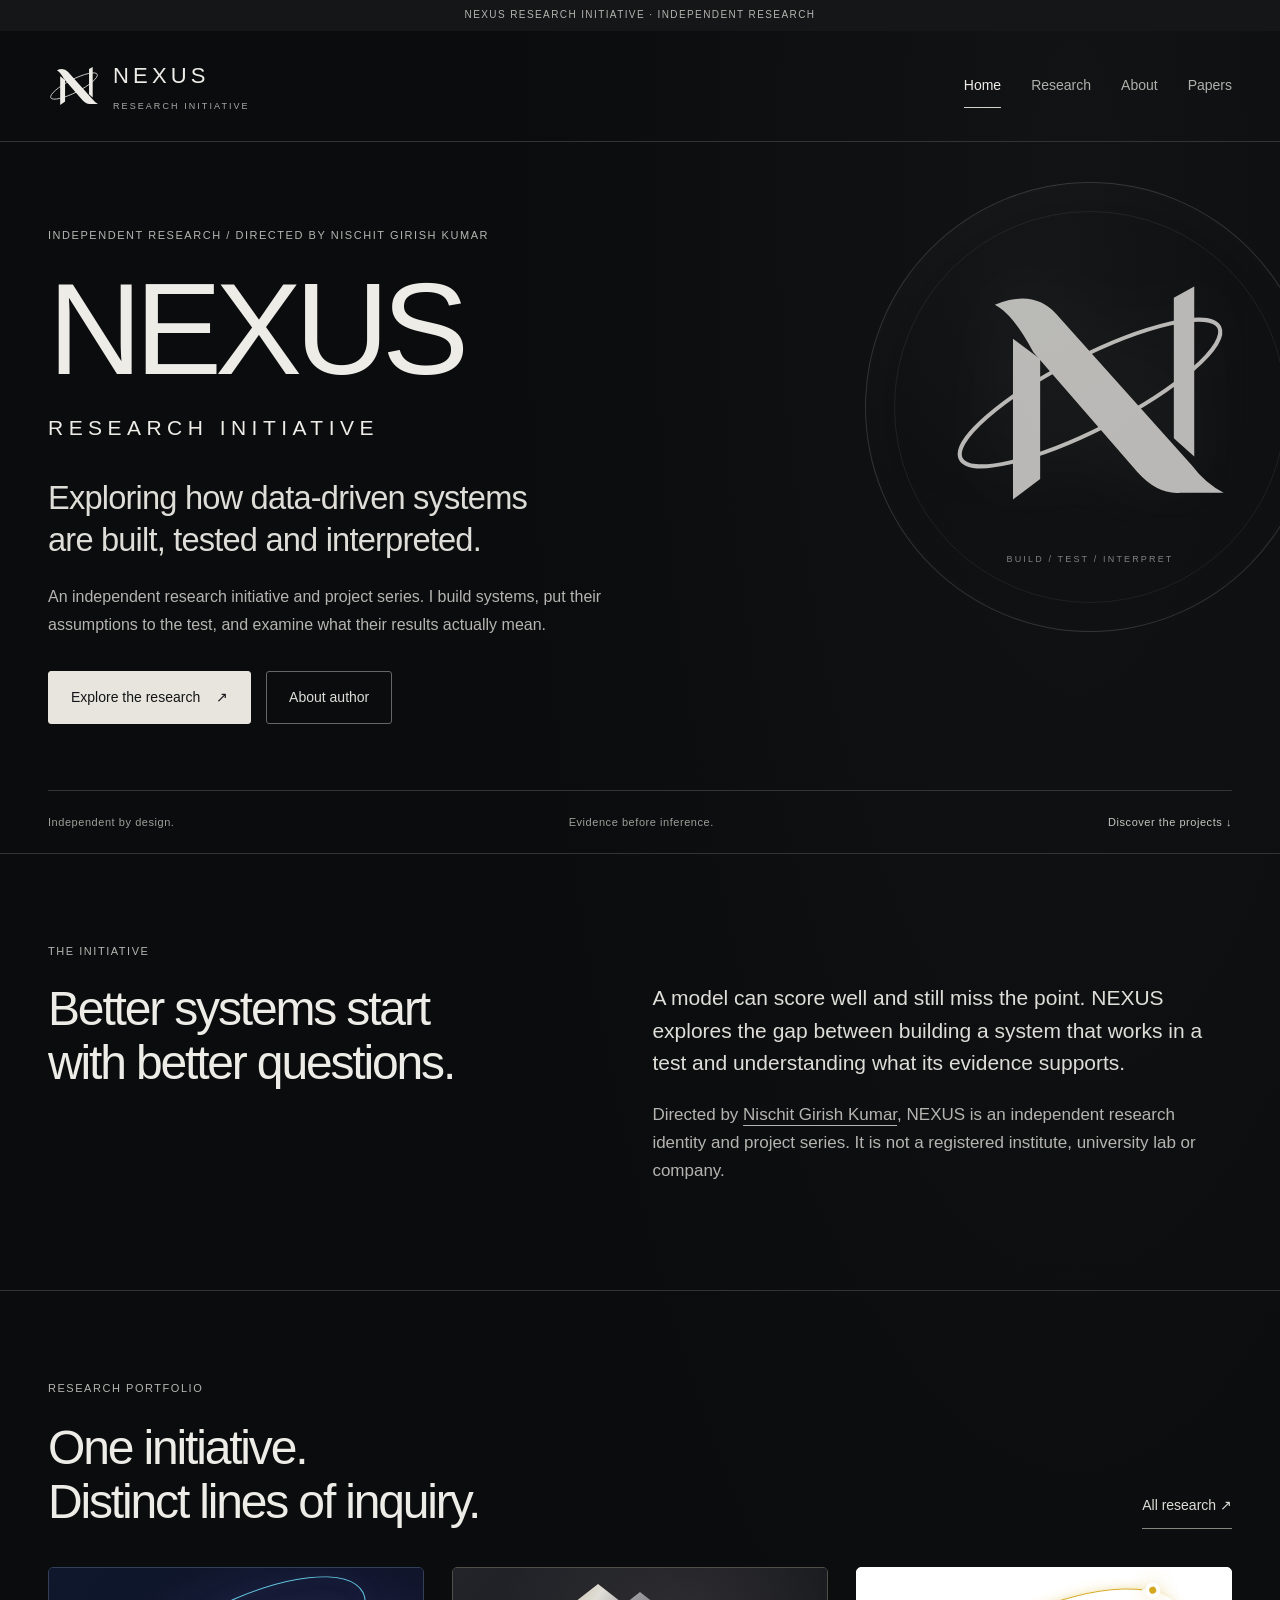
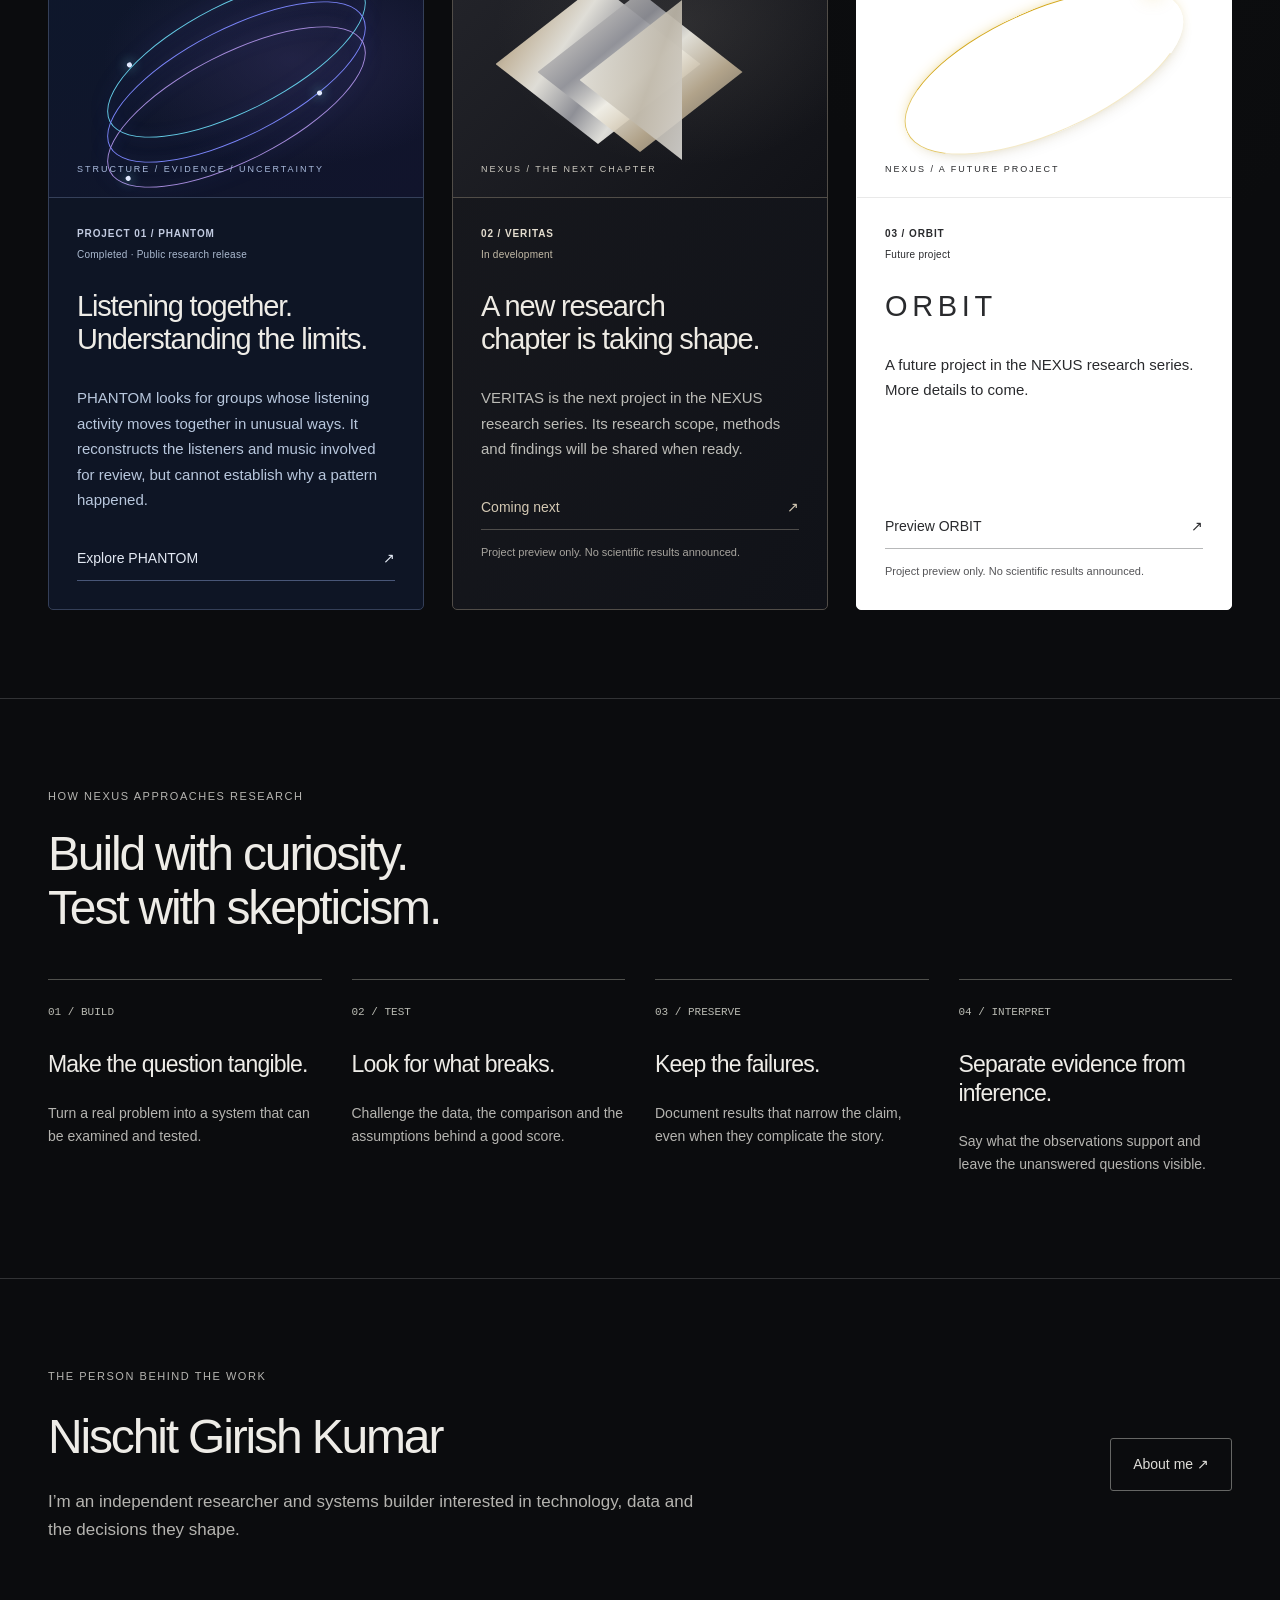
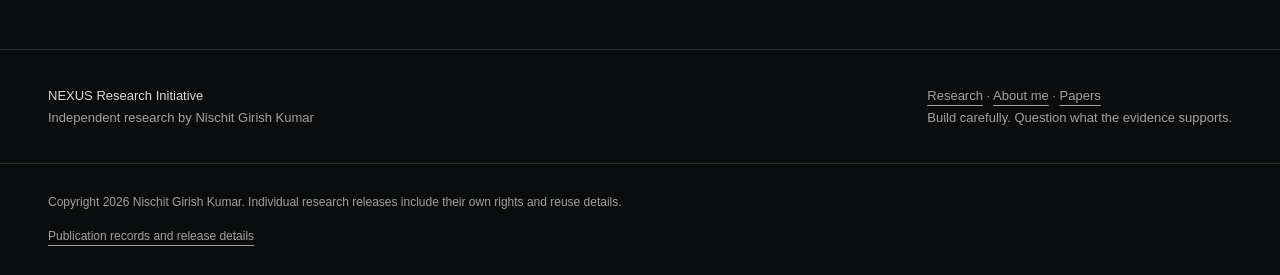
==== commit eb8b8bbb: "Refine release typography, paper hierarchy and mobile spacing" ====
--- a/index.html
+++ b/index.html
@@ -1,4 +1,4 @@
-<!doctype html><html lang="en"><head><meta charset="utf-8"><meta name="viewport" content="width=device-width,initial-scale=1"><meta name="robots" content="index,follow"><meta name="description" content="An independent research initiative directed by Nischit Girish Kumar, exploring how data-driven systems are built, tested and interpreted."><meta name="author" content="Nischit Girish Kumar"><link rel="icon" href="/assets/nexus-favicon.svg"><meta name="theme-color" content="#0b0c0e"><meta property="og:type" content="website"><meta property="og:title" content="NEXUS Research Initiative | Nischit Girish Kumar"><meta property="og:description" content="An independent research initiative directed by Nischit Girish Kumar, exploring how data-driven systems are built, tested and interpreted."><meta property="og:image" content="https://nischit5106-stack.github.io/assets/nexus-social-card.png"><meta property="og:image:alt" content="NEXUS Research Initiative — independent research by Nischit Girish Kumar"><meta name="twitter:card" content="summary_large_image"><title>NEXUS Research Initiative | Nischit Girish Kumar</title><link rel="stylesheet" href="/assets/site.css?v=clarity-20261023"><script type="application/ld+json">{"@context": "https://schema.org", "@graph": [{"@type": "Person", "@id": "https://nischit5106-stack.github.io/about/#author", "name": "Nischit Girish Kumar", "url": "https://nischit5106-stack.github.io/about/", "affiliation": {"@id": "https://nischit5106-stack.github.io/#nexus"}}, {"@type": "Organization", "@id": "https://nischit5106-stack.github.io/#nexus", "name": "NEXUS Research Initiative", "alternateName": "NEXUS Research Initiative \u2014 Independent Research", "description": "Independent research identity directed by Nischit Girish Kumar; not a university or institutional affiliation.", "url": "https://nischit5106-stack.github.io/"}, {"@type": "WebSite", "@id": "https://nischit5106-stack.github.io/#website", "name": "NEXUS Research Initiative", "url": "https://nischit5106-stack.github.io/", "creator": {"@id": "https://nischit5106-stack.github.io/about/#author"}, "publisher": {"@id": "https://nischit5106-stack.github.io/#nexus"}, "inLanguage": "en"}, {"@type": "WebPage", "@id": "https://nischit5106-stack.github.io/#page", "url": "https://nischit5106-stack.github.io/", "name": "NEXUS Research Initiative | Nischit Girish Kumar", "description": "An independent research initiative directed by Nischit Girish Kumar, exploring how data-driven systems are built, tested and interpreted.", "author": {"@id": "https://nischit5106-stack.github.io/about/#author"}, "isPartOf": {"@id": "https://nischit5106-stack.github.io/#website"}, "inLanguage": "en", "about": {"@id": "https://nischit5106-stack.github.io/#nexus"}}]}</script><link rel="canonical" href="https://nischit5106-stack.github.io/"><meta property="og:url" content="https://nischit5106-stack.github.io/"><script>(()=>{try{if(localStorage.getItem('phantom-motion')==='paused')document.documentElement.classList.add('motion-paused');}catch{}})();</script><meta name="google-site-verification" content="3owB5SYrku1eHc337E6nfDbmYK-eVvL7GFoVGgSKN5A" /></head><body class="nexus-page"><div class="site-launch" id="site-launch" aria-hidden="true"><div class="site-launch-visual"><div class="site-launch-orbit"></div><img src="/assets/nexus-lockup-light-mono.svg" alt="" width="330" height="77"><p class="intro-purpose">INDEPENDENT RESEARCH<br>SYSTEMS · EVIDENCE · INTERPRETATION</p></div></div><a class="skip" href="#main">Skip to content</a><div class="staging">NEXUS RESEARCH INITIATIVE · INDEPENDENT RESEARCH</div><header><a href="/" class="brand" aria-label="NEXUS Research Initiative home"><img class="brand-icon" src="/assets/nexus-favicon.svg" alt="" width="56" height="56"><span class="brand-words">NEXUS<small>RESEARCH INITIATIVE</small></span></a><nav aria-label="Main navigation"><a href="/" aria-current="page">Home</a><a href="/research/">Research</a><a href="/about/">About</a><a href="/publications/">Papers</a></nav></header><main id="main" tabindex="-1"><section class="nexus-hero"><div class="hero-editorial"><div class="eyebrow">Independent research / Directed by Nischit Girish Kumar</div><h1>NEXUS<span>Research Initiative</span></h1><p class="lede">Exploring how data-driven systems<br class="desktop-break"> are built, tested and interpreted.</p><p class="hero-explanation">An independent research initiative and project series. I build systems, put their assumptions to the test, and examine what their results actually mean.</p><div class="actions"><a class="button primary" href="/research/">Explore the research <span aria-hidden="true">↗</span></a><a class="button" href="/about/">About author</a></div></div><div class="nexus-emblem" aria-hidden="true"><div class="emblem-orbit"></div><img src="/assets/nexus-favicon.svg" alt="" width="360" height="360"><span>BUILD / TEST / INTERPRET</span></div><div class="hero-baseline"><span>Independent by design.</span><span>Evidence before inference.</span><a href="#featured">Discover the projects ↓</a></div></section>
+<!doctype html><html lang="en"><head><meta charset="utf-8"><meta name="viewport" content="width=device-width,initial-scale=1"><meta name="robots" content="index,follow"><meta name="description" content="An independent research initiative directed by Nischit Girish Kumar, exploring how data-driven systems are built, tested and interpreted."><meta name="author" content="Nischit Girish Kumar"><link rel="icon" href="/assets/nexus-favicon.svg"><meta name="theme-color" content="#0b0c0e"><meta property="og:type" content="website"><meta property="og:title" content="NEXUS Research Initiative | Nischit Girish Kumar"><meta property="og:description" content="An independent research initiative directed by Nischit Girish Kumar, exploring how data-driven systems are built, tested and interpreted."><meta property="og:image" content="https://nischit5106-stack.github.io/assets/nexus-social-card.png"><meta property="og:image:alt" content="NEXUS Research Initiative — independent research by Nischit Girish Kumar"><meta name="twitter:card" content="summary_large_image"><title>NEXUS Research Initiative | Nischit Girish Kumar</title><link rel="stylesheet" href="/assets/site.css?v=release-20261024"><script type="application/ld+json">{"@context": "https://schema.org", "@graph": [{"@type": "Person", "@id": "https://nischit5106-stack.github.io/about/#author", "name": "Nischit Girish Kumar", "url": "https://nischit5106-stack.github.io/about/", "affiliation": {"@id": "https://nischit5106-stack.github.io/#nexus"}}, {"@type": "Organization", "@id": "https://nischit5106-stack.github.io/#nexus", "name": "NEXUS Research Initiative", "alternateName": "NEXUS Research Initiative \u2014 Independent Research", "description": "Independent research identity directed by Nischit Girish Kumar; not a university or institutional affiliation.", "url": "https://nischit5106-stack.github.io/"}, {"@type": "WebSite", "@id": "https://nischit5106-stack.github.io/#website", "name": "NEXUS Research Initiative", "url": "https://nischit5106-stack.github.io/", "creator": {"@id": "https://nischit5106-stack.github.io/about/#author"}, "publisher": {"@id": "https://nischit5106-stack.github.io/#nexus"}, "inLanguage": "en"}, {"@type": "WebPage", "@id": "https://nischit5106-stack.github.io/#page", "url": "https://nischit5106-stack.github.io/", "name": "NEXUS Research Initiative | Nischit Girish Kumar", "description": "An independent research initiative directed by Nischit Girish Kumar, exploring how data-driven systems are built, tested and interpreted.", "author": {"@id": "https://nischit5106-stack.github.io/about/#author"}, "isPartOf": {"@id": "https://nischit5106-stack.github.io/#website"}, "inLanguage": "en", "about": {"@id": "https://nischit5106-stack.github.io/#nexus"}}]}</script><link rel="canonical" href="https://nischit5106-stack.github.io/"><meta property="og:url" content="https://nischit5106-stack.github.io/"><script>(()=>{try{if(localStorage.getItem('phantom-motion')==='paused')document.documentElement.classList.add('motion-paused');}catch{}})();</script><meta name="google-site-verification" content="3owB5SYrku1eHc337E6nfDbmYK-eVvL7GFoVGgSKN5A" /></head><body class="nexus-page"><div class="site-launch" id="site-launch" aria-hidden="true"><div class="site-launch-visual"><div class="site-launch-orbit"></div><img src="/assets/nexus-lockup-light-mono.svg" alt="" width="330" height="77"><p class="intro-purpose">INDEPENDENT RESEARCH<br>SYSTEMS · EVIDENCE · INTERPRETATION</p></div></div><a class="skip" href="#main">Skip to content</a><div class="staging">NEXUS RESEARCH INITIATIVE · INDEPENDENT RESEARCH</div><header><a href="/" class="brand" aria-label="NEXUS Research Initiative home"><img class="brand-icon" src="/assets/nexus-favicon.svg" alt="" width="56" height="56"><span class="brand-words">NEXUS<small>RESEARCH INITIATIVE</small></span></a><nav aria-label="Main navigation"><a href="/" aria-current="page">Home</a><a href="/research/">Research</a><a href="/about/">About</a><a href="/publications/">Papers</a></nav></header><main id="main" tabindex="-1"><section class="nexus-hero"><div class="hero-editorial"><div class="eyebrow">Independent research / Directed by Nischit Girish Kumar</div><h1>NEXUS<span>Research Initiative</span></h1><p class="lede">Exploring how data-driven systems<br class="desktop-break"> are built, tested and interpreted.</p><p class="hero-explanation">An independent research initiative and project series. I build systems, put their assumptions to the test, and examine what their results actually mean.</p><div class="actions"><a class="button primary" href="/research/">Explore the research <span aria-hidden="true">↗</span></a><a class="button" href="/about/">About author</a></div></div><div class="nexus-emblem" aria-hidden="true"><div class="emblem-orbit"></div><img src="/assets/nexus-favicon.svg" alt="" width="360" height="360"><span>BUILD / TEST / INTERPRET</span></div><div class="hero-baseline"><span>Independent by design.</span><span>Evidence before inference.</span><a href="#featured">Discover the projects ↓</a></div></section>
 <section class="section mission-section"><div class="eyebrow">The initiative</div><div class="two"><h2>Better systems start<br>with better questions.</h2><div><p class="large-copy">A model can score well and still miss the point. NEXUS explores the gap between building a system that works in a test and understanding what its evidence supports.</p><p>Directed by <a href="/about/">Nischit Girish Kumar</a>, NEXUS is an independent research identity and project series. It is not a registered institute, university lab or company.</p></div></div></section>
 <section class="section" id="featured"><div class="section-heading"><div><div class="eyebrow">Research portfolio</div><h2>One initiative.<br>Distinct lines of inquiry.</h2></div><a class="text-link" href="/research/">All research ↗</a></div><div class="project-grid">
 <article class="project-card phantom-card"><div class="project-art phantom-art" aria-hidden="true"><div class="signal-ring ring-one"></div><div class="signal-ring ring-two"></div><div class="signal-ring ring-three"></div><span class="art-caption">STRUCTURE / EVIDENCE / UNCERTAINTY</span></div><div class="project-copy"><div class="project-topline"><span>PROJECT 01 / PHANTOM</span><span class="project-status">Completed · Public research release</span></div><h3>Listening together.<br>Understanding the limits.</h3><p>PHANTOM looks for groups whose listening activity moves together in unusual ways. It reconstructs the listeners and music involved for review, but cannot establish why a pattern happened.</p><a class="text-link" href="/research/phantom/">Explore PHANTOM <span aria-hidden="true">↗</span></a></div></article>
--- a/assets/site.css
+++ b/assets/site.css
@@ -180,3 +180,37 @@
 
 /* Shared publication footer spacing. */
 .release-rights{padding:24px;max-width:1200px;margin:0 auto}
+
+/* Author-requested release polish: clear hierarchy, consistent rhythm and touch targets. */
+@media screen {
+  h1,h2,.project-copy h3 { text-wrap:balance; }
+  header nav a { min-height:44px; display:inline-flex; align-items:center; }
+  .paper-list { margin:32px 0 0; }
+  .paper-list a[href$=".pdf"] { position:relative; padding:24px 84px 24px 24px; border:1px solid var(--line); margin-top:12px; border-radius:4px; background:rgba(255,255,255,.015); font-size:18px; line-height:1.4; transition:background .18s,border-color .18s; }
+  .paper-list a[href$=".pdf"]:after { content:"PDF ↗"; position:absolute; right:24px; top:27px; font-size:11px; letter-spacing:.09em; color:#b8c7dd; }
+  .paper-list a[href*="Technical_Report"] { border-color:#7080aa; background:linear-gradient(110deg,#b7c9ff12,transparent 88%); }
+  .paper-list a[href$=".pdf"]:hover { background:#b7c9ff12; border-color:#a3b5db; color:#f5f7ff; }
+  .paper-list a[href$=".pdf"] span { margin-top:9px; font-size:13px; line-height:1.6; max-width:62ch; }
+  .paper-list + .status { margin-top:26px; padding-left:18px; border-left:1px solid #67738c; line-height:1.8; max-width:76ch; }
+  .subhero:has(.paper-list a[href$=".pdf"]) h1 { font-size:clamp(44px,5.3vw,72px); }
+  .release-rights { max-width:1280px!important; padding:28px 48px!important; }
+  .release-rights p { line-height:1.8; }
+  .release-rights p:last-child { margin-bottom:0; }
+  @media(max-width:760px) {
+    header { padding-top:16px; padding-bottom:12px; gap:10px; }
+    header nav { padding-top:4px; }
+    header nav a { padding-top:6px; padding-bottom:6px; }
+    .phantom-hero { padding-top:32px; }
+    .phantom-hero .back { margin-bottom:22px; }
+    .phantom-hero .eyebrow { margin-bottom:22px; }
+    .phantom-hero h1 { margin-bottom:18px; }
+    .phantom-hero .actions { margin-top:24px; }
+    .paper-list { margin-top:26px; }
+    .paper-list a[href$=".pdf"] { padding:20px 65px 20px 18px; font-size:17px; }
+    .paper-list a[href$=".pdf"]:after { right:16px; top:25px; font-size:10px; }
+    .paper-list a[href$=".pdf"] span { font-size:12px; }
+    .release-rights { padding:24px!important; }
+  }
+  @media(prefers-reduced-motion:reduce) { .paper-list a[href$=".pdf"] { transition:none; } }
+  .motion-paused .paper-list a[href$=".pdf"] { transition:none; }
+}
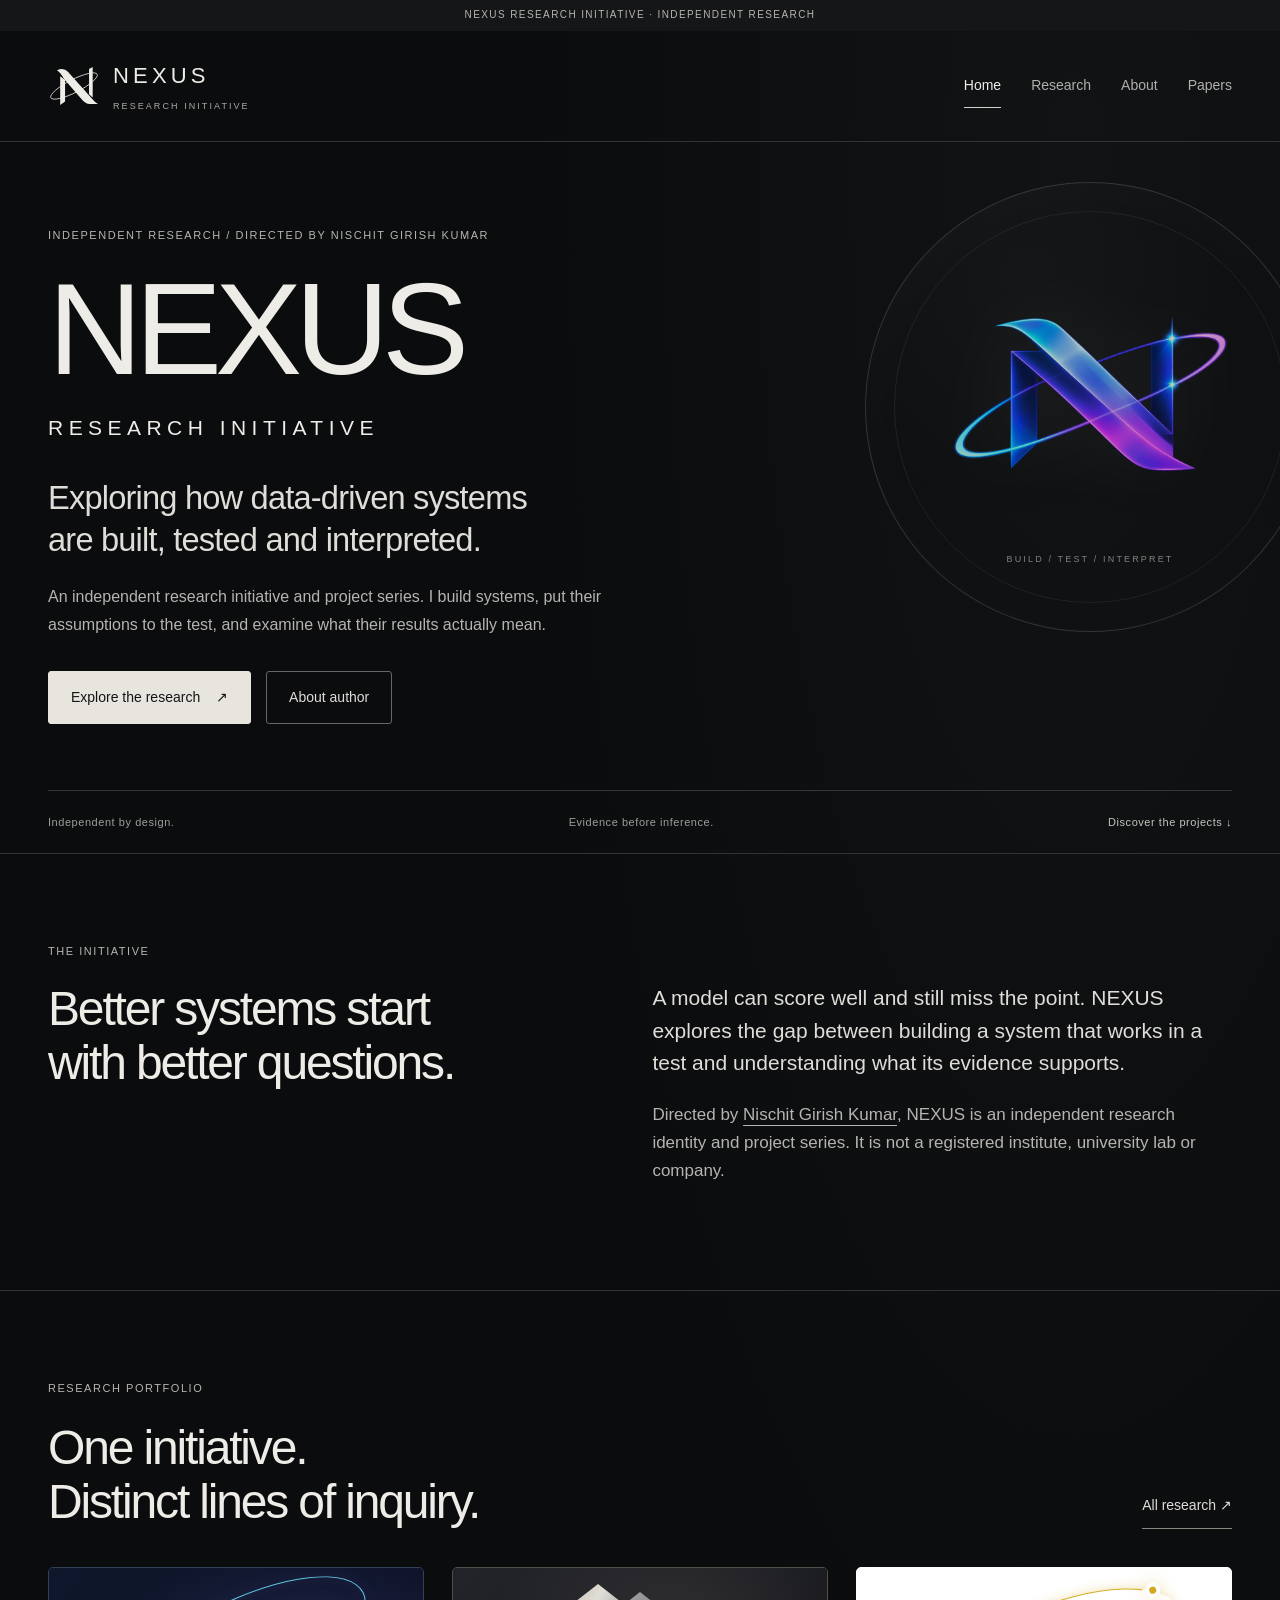
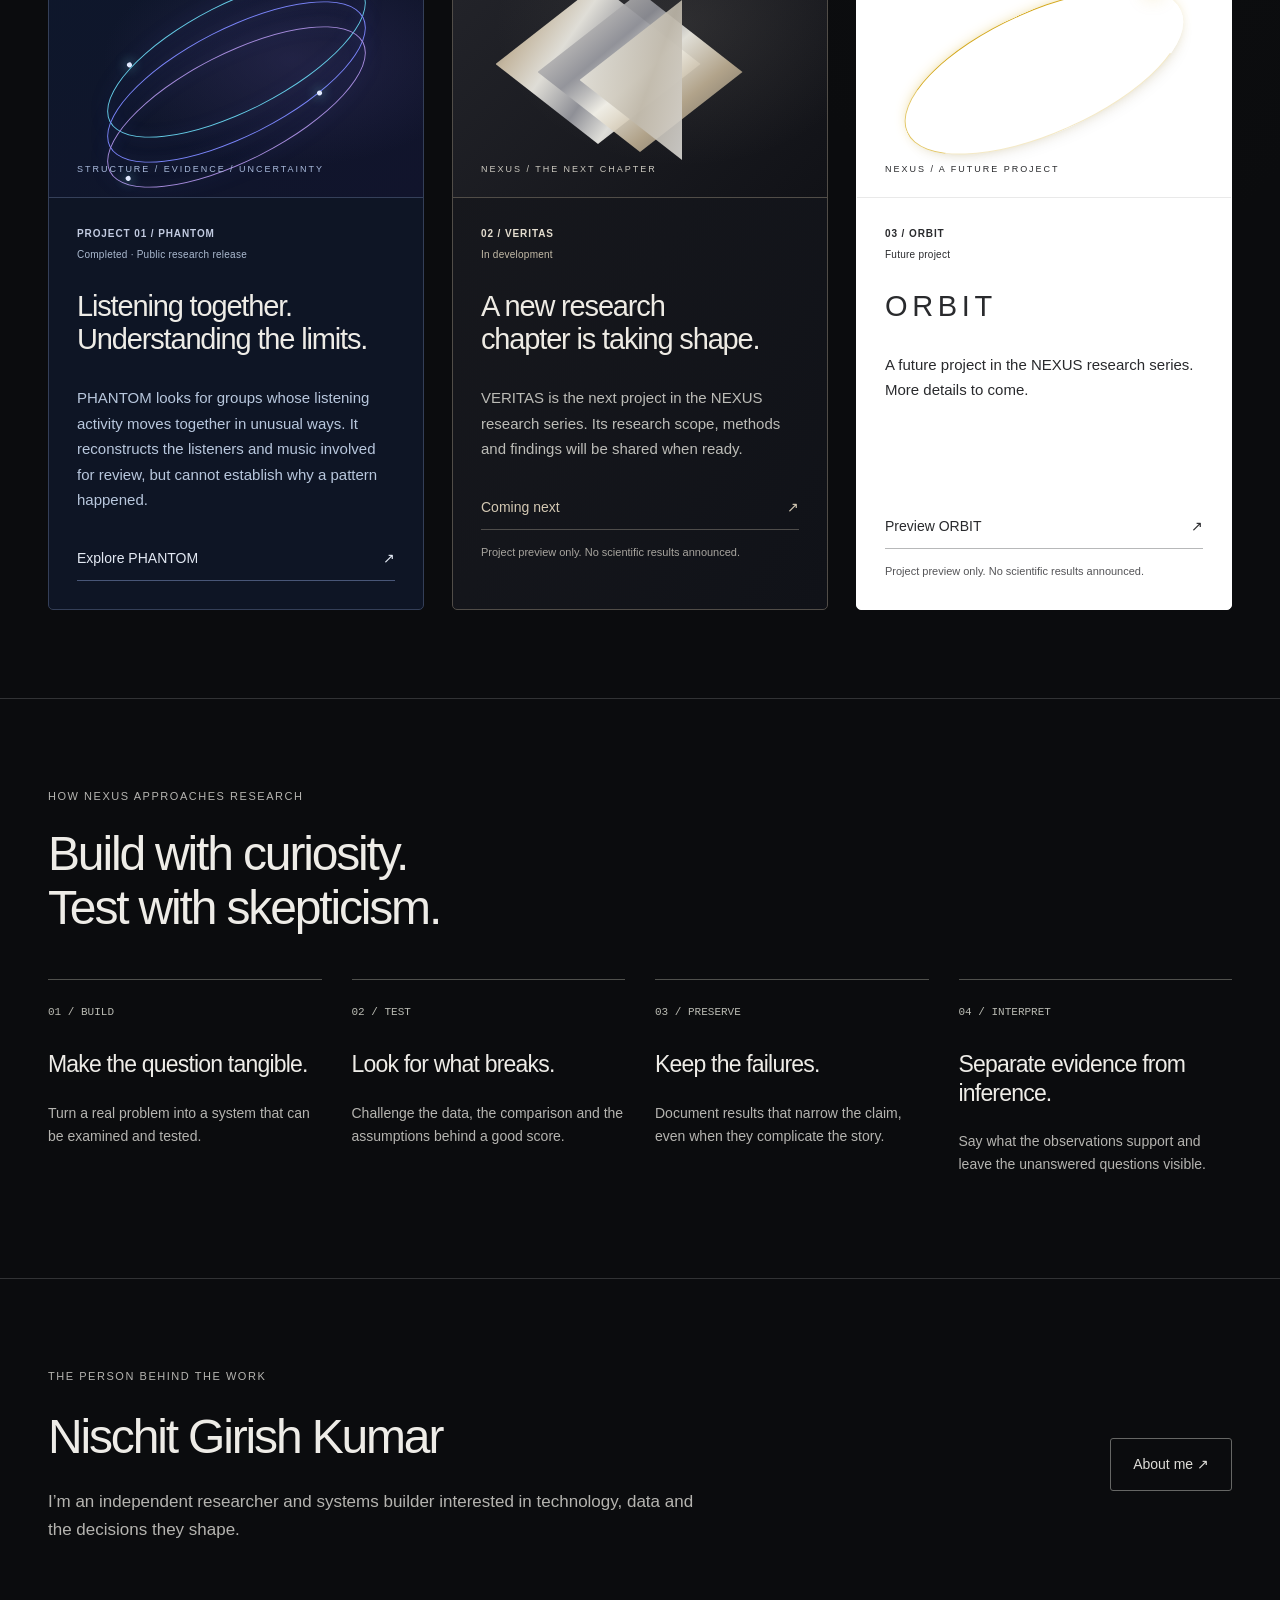
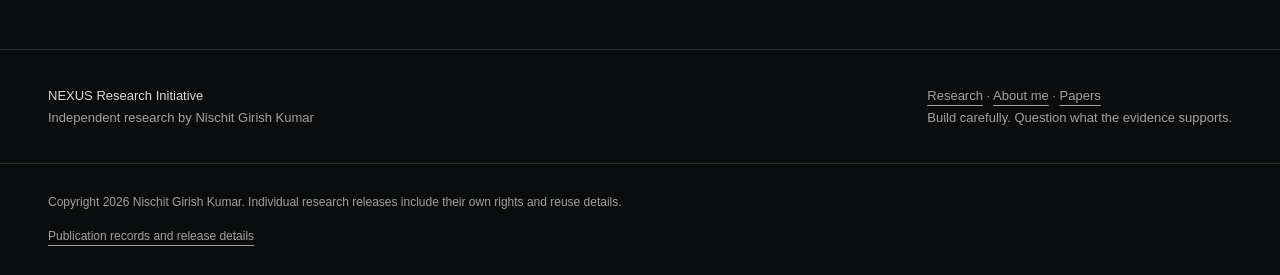
==== commit 421a8977: "Restore NEXUS ribbon mark in homepage hero" ====
--- a/index.html
+++ b/index.html
@@ -1,4 +1,4 @@
-<!doctype html><html lang="en"><head><meta charset="utf-8"><meta name="viewport" content="width=device-width,initial-scale=1"><meta name="robots" content="index,follow"><meta name="description" content="An independent research initiative directed by Nischit Girish Kumar, exploring how data-driven systems are built, tested and interpreted."><meta name="author" content="Nischit Girish Kumar"><link rel="icon" href="/assets/nexus-favicon.svg"><meta name="theme-color" content="#0b0c0e"><meta property="og:type" content="website"><meta property="og:title" content="NEXUS Research Initiative | Nischit Girish Kumar"><meta property="og:description" content="An independent research initiative directed by Nischit Girish Kumar, exploring how data-driven systems are built, tested and interpreted."><meta property="og:image" content="https://nischit5106-stack.github.io/assets/nexus-social-card.png"><meta property="og:image:alt" content="NEXUS Research Initiative — independent research by Nischit Girish Kumar"><meta name="twitter:card" content="summary_large_image"><title>NEXUS Research Initiative | Nischit Girish Kumar</title><link rel="stylesheet" href="/assets/site.css?v=release-20261024"><script type="application/ld+json">{"@context": "https://schema.org", "@graph": [{"@type": "Person", "@id": "https://nischit5106-stack.github.io/about/#author", "name": "Nischit Girish Kumar", "url": "https://nischit5106-stack.github.io/about/", "affiliation": {"@id": "https://nischit5106-stack.github.io/#nexus"}}, {"@type": "Organization", "@id": "https://nischit5106-stack.github.io/#nexus", "name": "NEXUS Research Initiative", "alternateName": "NEXUS Research Initiative \u2014 Independent Research", "description": "Independent research identity directed by Nischit Girish Kumar; not a university or institutional affiliation.", "url": "https://nischit5106-stack.github.io/"}, {"@type": "WebSite", "@id": "https://nischit5106-stack.github.io/#website", "name": "NEXUS Research Initiative", "url": "https://nischit5106-stack.github.io/", "creator": {"@id": "https://nischit5106-stack.github.io/about/#author"}, "publisher": {"@id": "https://nischit5106-stack.github.io/#nexus"}, "inLanguage": "en"}, {"@type": "WebPage", "@id": "https://nischit5106-stack.github.io/#page", "url": "https://nischit5106-stack.github.io/", "name": "NEXUS Research Initiative | Nischit Girish Kumar", "description": "An independent research initiative directed by Nischit Girish Kumar, exploring how data-driven systems are built, tested and interpreted.", "author": {"@id": "https://nischit5106-stack.github.io/about/#author"}, "isPartOf": {"@id": "https://nischit5106-stack.github.io/#website"}, "inLanguage": "en", "about": {"@id": "https://nischit5106-stack.github.io/#nexus"}}]}</script><link rel="canonical" href="https://nischit5106-stack.github.io/"><meta property="og:url" content="https://nischit5106-stack.github.io/"><script>(()=>{try{if(localStorage.getItem('phantom-motion')==='paused')document.documentElement.classList.add('motion-paused');}catch{}})();</script><meta name="google-site-verification" content="3owB5SYrku1eHc337E6nfDbmYK-eVvL7GFoVGgSKN5A" /></head><body class="nexus-page"><div class="site-launch" id="site-launch" aria-hidden="true"><div class="site-launch-visual"><div class="site-launch-orbit"></div><img src="/assets/nexus-lockup-light-mono.svg" alt="" width="330" height="77"><p class="intro-purpose">INDEPENDENT RESEARCH<br>SYSTEMS · EVIDENCE · INTERPRETATION</p></div></div><a class="skip" href="#main">Skip to content</a><div class="staging">NEXUS RESEARCH INITIATIVE · INDEPENDENT RESEARCH</div><header><a href="/" class="brand" aria-label="NEXUS Research Initiative home"><img class="brand-icon" src="/assets/nexus-favicon.svg" alt="" width="56" height="56"><span class="brand-words">NEXUS<small>RESEARCH INITIATIVE</small></span></a><nav aria-label="Main navigation"><a href="/" aria-current="page">Home</a><a href="/research/">Research</a><a href="/about/">About</a><a href="/publications/">Papers</a></nav></header><main id="main" tabindex="-1"><section class="nexus-hero"><div class="hero-editorial"><div class="eyebrow">Independent research / Directed by Nischit Girish Kumar</div><h1>NEXUS<span>Research Initiative</span></h1><p class="lede">Exploring how data-driven systems<br class="desktop-break"> are built, tested and interpreted.</p><p class="hero-explanation">An independent research initiative and project series. I build systems, put their assumptions to the test, and examine what their results actually mean.</p><div class="actions"><a class="button primary" href="/research/">Explore the research <span aria-hidden="true">↗</span></a><a class="button" href="/about/">About author</a></div></div><div class="nexus-emblem" aria-hidden="true"><div class="emblem-orbit"></div><img src="/assets/nexus-favicon.svg" alt="" width="360" height="360"><span>BUILD / TEST / INTERPRET</span></div><div class="hero-baseline"><span>Independent by design.</span><span>Evidence before inference.</span><a href="#featured">Discover the projects ↓</a></div></section>
+<!doctype html><html lang="en"><head><meta charset="utf-8"><meta name="viewport" content="width=device-width,initial-scale=1"><meta name="robots" content="index,follow"><meta name="description" content="An independent research initiative directed by Nischit Girish Kumar, exploring how data-driven systems are built, tested and interpreted."><meta name="author" content="Nischit Girish Kumar"><link rel="icon" href="/assets/nexus-favicon.svg"><meta name="theme-color" content="#0b0c0e"><meta property="og:type" content="website"><meta property="og:title" content="NEXUS Research Initiative | Nischit Girish Kumar"><meta property="og:description" content="An independent research initiative directed by Nischit Girish Kumar, exploring how data-driven systems are built, tested and interpreted."><meta property="og:image" content="https://nischit5106-stack.github.io/assets/nexus-social-card.png"><meta property="og:image:alt" content="NEXUS Research Initiative — independent research by Nischit Girish Kumar"><meta name="twitter:card" content="summary_large_image"><title>NEXUS Research Initiative | Nischit Girish Kumar</title><link rel="stylesheet" href="/assets/site.css?v=release-20261024"><script type="application/ld+json">{"@context": "https://schema.org", "@graph": [{"@type": "Person", "@id": "https://nischit5106-stack.github.io/about/#author", "name": "Nischit Girish Kumar", "url": "https://nischit5106-stack.github.io/about/", "affiliation": {"@id": "https://nischit5106-stack.github.io/#nexus"}}, {"@type": "Organization", "@id": "https://nischit5106-stack.github.io/#nexus", "name": "NEXUS Research Initiative", "alternateName": "NEXUS Research Initiative \u2014 Independent Research", "description": "Independent research identity directed by Nischit Girish Kumar; not a university or institutional affiliation.", "url": "https://nischit5106-stack.github.io/"}, {"@type": "WebSite", "@id": "https://nischit5106-stack.github.io/#website", "name": "NEXUS Research Initiative", "url": "https://nischit5106-stack.github.io/", "creator": {"@id": "https://nischit5106-stack.github.io/about/#author"}, "publisher": {"@id": "https://nischit5106-stack.github.io/#nexus"}, "inLanguage": "en"}, {"@type": "WebPage", "@id": "https://nischit5106-stack.github.io/#page", "url": "https://nischit5106-stack.github.io/", "name": "NEXUS Research Initiative | Nischit Girish Kumar", "description": "An independent research initiative directed by Nischit Girish Kumar, exploring how data-driven systems are built, tested and interpreted.", "author": {"@id": "https://nischit5106-stack.github.io/about/#author"}, "isPartOf": {"@id": "https://nischit5106-stack.github.io/#website"}, "inLanguage": "en", "about": {"@id": "https://nischit5106-stack.github.io/#nexus"}}]}</script><link rel="canonical" href="https://nischit5106-stack.github.io/"><meta property="og:url" content="https://nischit5106-stack.github.io/"><script>(()=>{try{if(localStorage.getItem('phantom-motion')==='paused')document.documentElement.classList.add('motion-paused');}catch{}})();</script><meta name="google-site-verification" content="3owB5SYrku1eHc337E6nfDbmYK-eVvL7GFoVGgSKN5A" /></head><body class="nexus-page"><div class="site-launch" id="site-launch" aria-hidden="true"><div class="site-launch-visual"><div class="site-launch-orbit"></div><img src="/assets/nexus-lockup-light-mono.svg" alt="" width="330" height="77"><p class="intro-purpose">INDEPENDENT RESEARCH<br>SYSTEMS · EVIDENCE · INTERPRETATION</p></div></div><a class="skip" href="#main">Skip to content</a><div class="staging">NEXUS RESEARCH INITIATIVE · INDEPENDENT RESEARCH</div><header><a href="/" class="brand" aria-label="NEXUS Research Initiative home"><img class="brand-icon" src="/assets/nexus-favicon.svg" alt="" width="56" height="56"><span class="brand-words">NEXUS<small>RESEARCH INITIATIVE</small></span></a><nav aria-label="Main navigation"><a href="/" aria-current="page">Home</a><a href="/research/">Research</a><a href="/about/">About</a><a href="/publications/">Papers</a></nav></header><main id="main" tabindex="-1"><section class="nexus-hero"><div class="hero-editorial"><div class="eyebrow">Independent research / Directed by Nischit Girish Kumar</div><h1>NEXUS<span>Research Initiative</span></h1><p class="lede">Exploring how data-driven systems<br class="desktop-break"> are built, tested and interpreted.</p><p class="hero-explanation">An independent research initiative and project series. I build systems, put their assumptions to the test, and examine what their results actually mean.</p><div class="actions"><a class="button primary" href="/research/">Explore the research <span aria-hidden="true">↗</span></a><a class="button" href="/about/">About author</a></div></div><div class="nexus-emblem" aria-hidden="true"><div class="emblem-orbit"></div><img src="/assets/nexus-mark.svg" alt="" width="360" height="360"><span>BUILD / TEST / INTERPRET</span></div><div class="hero-baseline"><span>Independent by design.</span><span>Evidence before inference.</span><a href="#featured">Discover the projects ↓</a></div></section>
 <section class="section mission-section"><div class="eyebrow">The initiative</div><div class="two"><h2>Better systems start<br>with better questions.</h2><div><p class="large-copy">A model can score well and still miss the point. NEXUS explores the gap between building a system that works in a test and understanding what its evidence supports.</p><p>Directed by <a href="/about/">Nischit Girish Kumar</a>, NEXUS is an independent research identity and project series. It is not a registered institute, university lab or company.</p></div></div></section>
 <section class="section" id="featured"><div class="section-heading"><div><div class="eyebrow">Research portfolio</div><h2>One initiative.<br>Distinct lines of inquiry.</h2></div><a class="text-link" href="/research/">All research ↗</a></div><div class="project-grid">
 <article class="project-card phantom-card"><div class="project-art phantom-art" aria-hidden="true"><div class="signal-ring ring-one"></div><div class="signal-ring ring-two"></div><div class="signal-ring ring-three"></div><span class="art-caption">STRUCTURE / EVIDENCE / UNCERTAINTY</span></div><div class="project-copy"><div class="project-topline"><span>PROJECT 01 / PHANTOM</span><span class="project-status">Completed · Public research release</span></div><h3>Listening together.<br>Understanding the limits.</h3><p>PHANTOM looks for groups whose listening activity moves together in unusual ways. It reconstructs the listeners and music involved for review, but cannot establish why a pattern happened.</p><a class="text-link" href="/research/phantom/">Explore PHANTOM <span aria-hidden="true">↗</span></a></div></article>
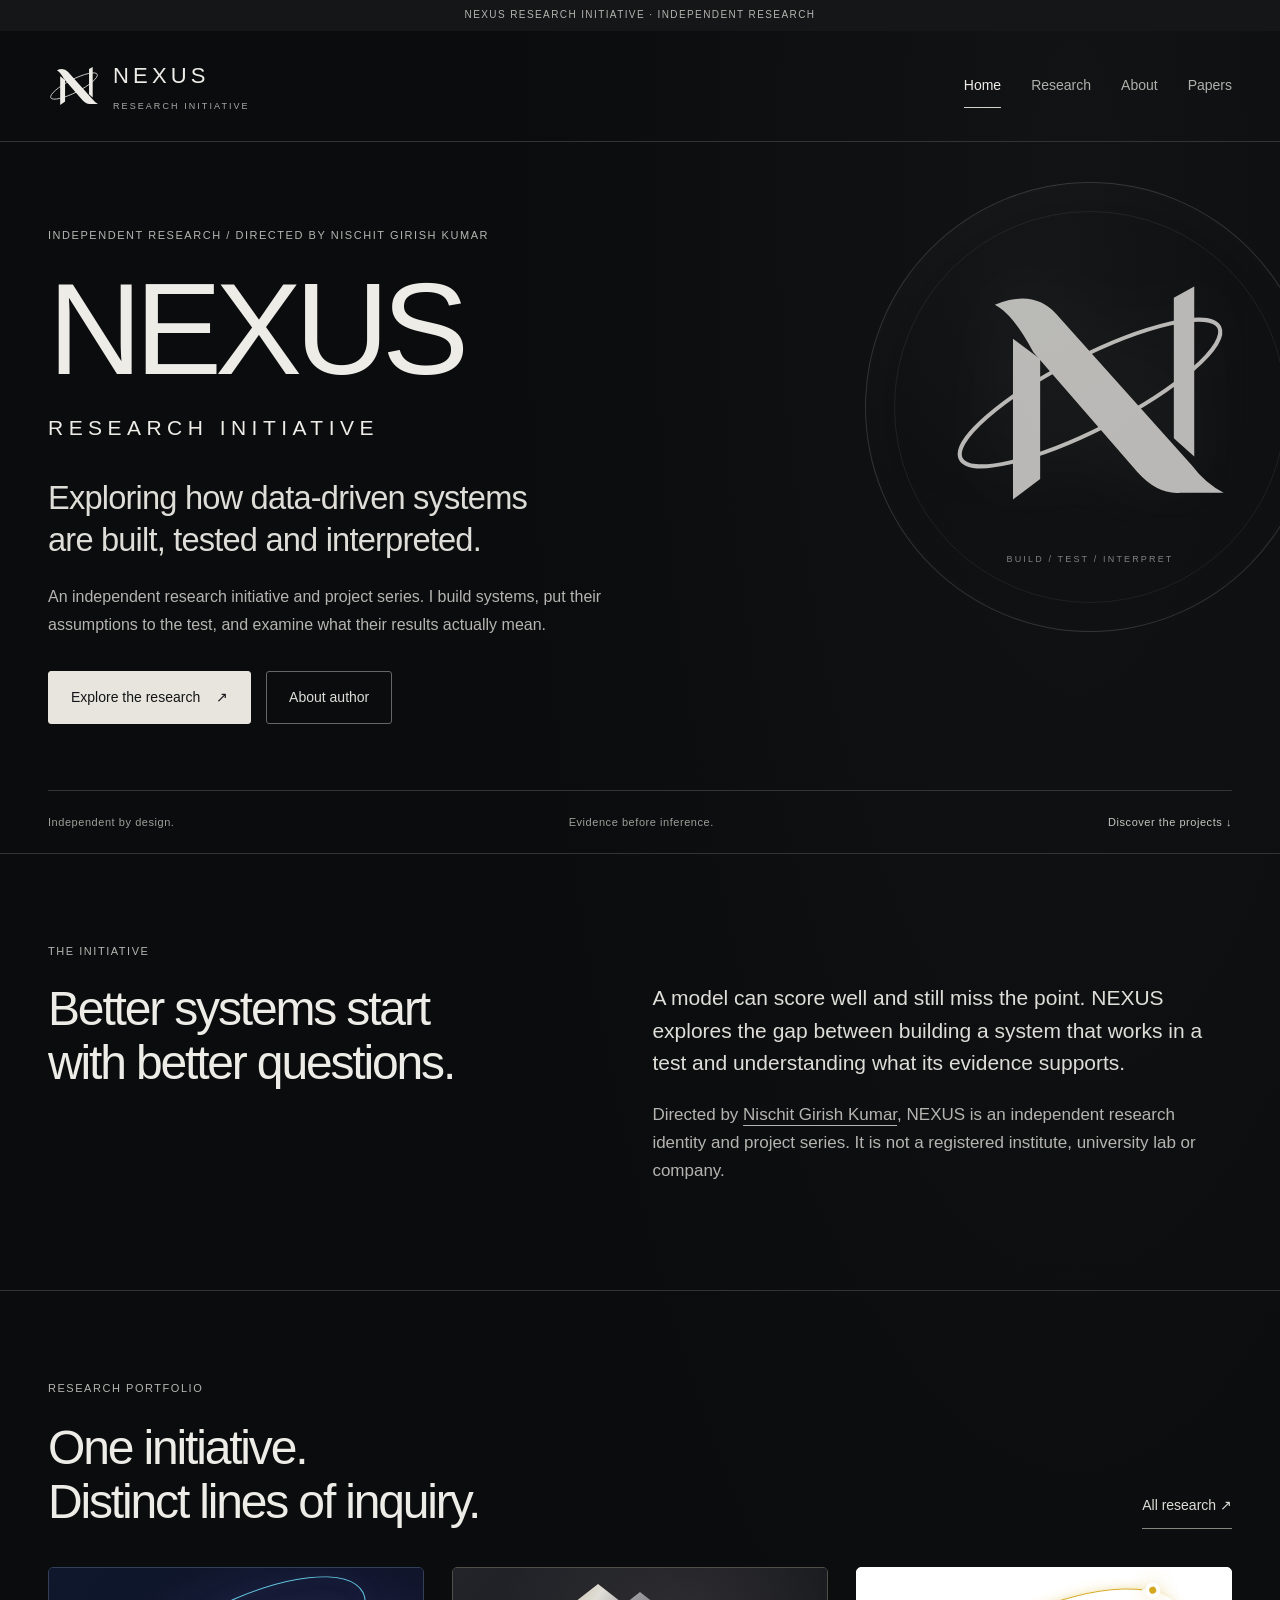
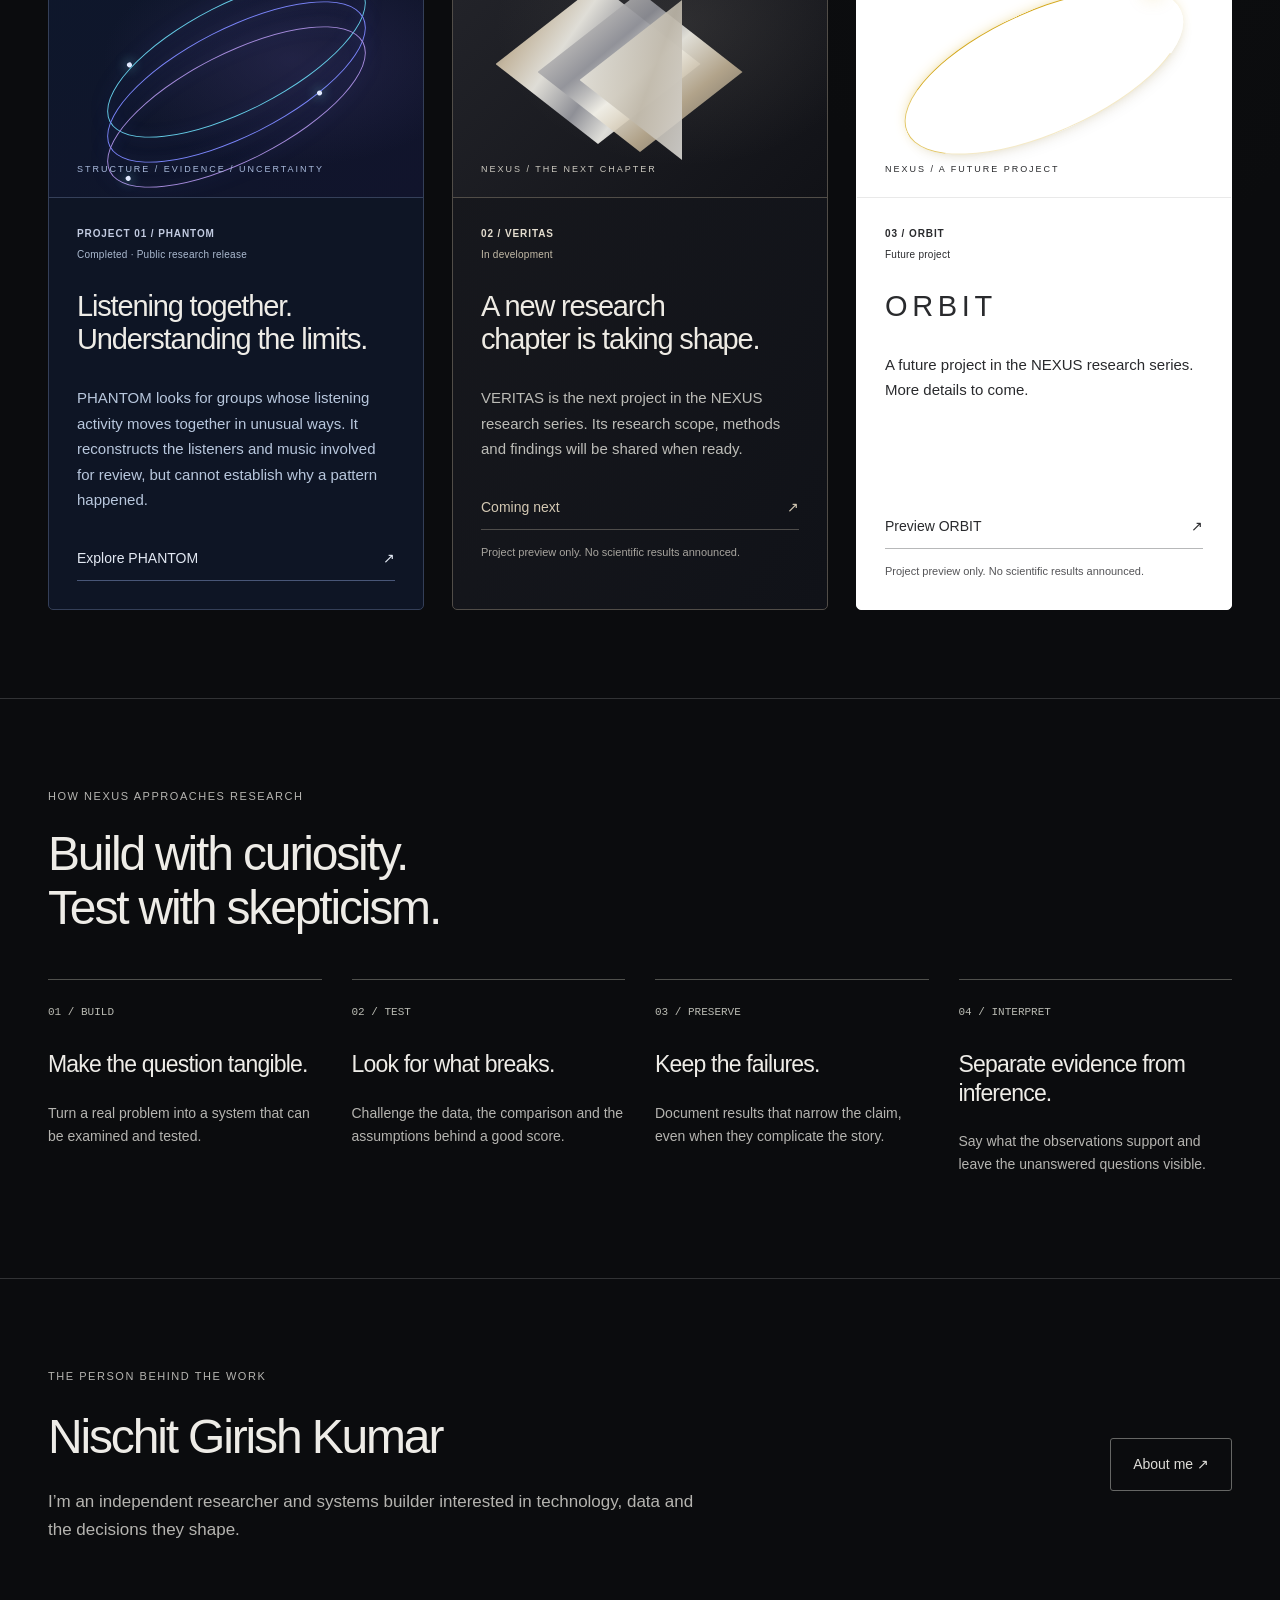
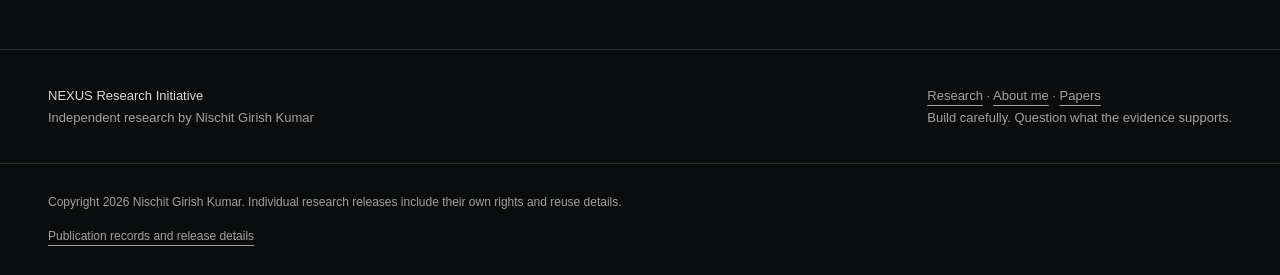
==== commit fecaf9a9: "Restore preferred monochrome NEXUS homepage emblem" ====
--- a/index.html
+++ b/index.html
@@ -1,4 +1,4 @@
-<!doctype html><html lang="en"><head><meta charset="utf-8"><meta name="viewport" content="width=device-width,initial-scale=1"><meta name="robots" content="index,follow"><meta name="description" content="An independent research initiative directed by Nischit Girish Kumar, exploring how data-driven systems are built, tested and interpreted."><meta name="author" content="Nischit Girish Kumar"><link rel="icon" href="/assets/nexus-favicon.svg"><meta name="theme-color" content="#0b0c0e"><meta property="og:type" content="website"><meta property="og:title" content="NEXUS Research Initiative | Nischit Girish Kumar"><meta property="og:description" content="An independent research initiative directed by Nischit Girish Kumar, exploring how data-driven systems are built, tested and interpreted."><meta property="og:image" content="https://nischit5106-stack.github.io/assets/nexus-social-card.png"><meta property="og:image:alt" content="NEXUS Research Initiative — independent research by Nischit Girish Kumar"><meta name="twitter:card" content="summary_large_image"><title>NEXUS Research Initiative | Nischit Girish Kumar</title><link rel="stylesheet" href="/assets/site.css?v=release-20261024"><script type="application/ld+json">{"@context": "https://schema.org", "@graph": [{"@type": "Person", "@id": "https://nischit5106-stack.github.io/about/#author", "name": "Nischit Girish Kumar", "url": "https://nischit5106-stack.github.io/about/", "affiliation": {"@id": "https://nischit5106-stack.github.io/#nexus"}}, {"@type": "Organization", "@id": "https://nischit5106-stack.github.io/#nexus", "name": "NEXUS Research Initiative", "alternateName": "NEXUS Research Initiative \u2014 Independent Research", "description": "Independent research identity directed by Nischit Girish Kumar; not a university or institutional affiliation.", "url": "https://nischit5106-stack.github.io/"}, {"@type": "WebSite", "@id": "https://nischit5106-stack.github.io/#website", "name": "NEXUS Research Initiative", "url": "https://nischit5106-stack.github.io/", "creator": {"@id": "https://nischit5106-stack.github.io/about/#author"}, "publisher": {"@id": "https://nischit5106-stack.github.io/#nexus"}, "inLanguage": "en"}, {"@type": "WebPage", "@id": "https://nischit5106-stack.github.io/#page", "url": "https://nischit5106-stack.github.io/", "name": "NEXUS Research Initiative | Nischit Girish Kumar", "description": "An independent research initiative directed by Nischit Girish Kumar, exploring how data-driven systems are built, tested and interpreted.", "author": {"@id": "https://nischit5106-stack.github.io/about/#author"}, "isPartOf": {"@id": "https://nischit5106-stack.github.io/#website"}, "inLanguage": "en", "about": {"@id": "https://nischit5106-stack.github.io/#nexus"}}]}</script><link rel="canonical" href="https://nischit5106-stack.github.io/"><meta property="og:url" content="https://nischit5106-stack.github.io/"><script>(()=>{try{if(localStorage.getItem('phantom-motion')==='paused')document.documentElement.classList.add('motion-paused');}catch{}})();</script><meta name="google-site-verification" content="3owB5SYrku1eHc337E6nfDbmYK-eVvL7GFoVGgSKN5A" /></head><body class="nexus-page"><div class="site-launch" id="site-launch" aria-hidden="true"><div class="site-launch-visual"><div class="site-launch-orbit"></div><img src="/assets/nexus-lockup-light-mono.svg" alt="" width="330" height="77"><p class="intro-purpose">INDEPENDENT RESEARCH<br>SYSTEMS · EVIDENCE · INTERPRETATION</p></div></div><a class="skip" href="#main">Skip to content</a><div class="staging">NEXUS RESEARCH INITIATIVE · INDEPENDENT RESEARCH</div><header><a href="/" class="brand" aria-label="NEXUS Research Initiative home"><img class="brand-icon" src="/assets/nexus-favicon.svg" alt="" width="56" height="56"><span class="brand-words">NEXUS<small>RESEARCH INITIATIVE</small></span></a><nav aria-label="Main navigation"><a href="/" aria-current="page">Home</a><a href="/research/">Research</a><a href="/about/">About</a><a href="/publications/">Papers</a></nav></header><main id="main" tabindex="-1"><section class="nexus-hero"><div class="hero-editorial"><div class="eyebrow">Independent research / Directed by Nischit Girish Kumar</div><h1>NEXUS<span>Research Initiative</span></h1><p class="lede">Exploring how data-driven systems<br class="desktop-break"> are built, tested and interpreted.</p><p class="hero-explanation">An independent research initiative and project series. I build systems, put their assumptions to the test, and examine what their results actually mean.</p><div class="actions"><a class="button primary" href="/research/">Explore the research <span aria-hidden="true">↗</span></a><a class="button" href="/about/">About author</a></div></div><div class="nexus-emblem" aria-hidden="true"><div class="emblem-orbit"></div><img src="/assets/nexus-mark.svg" alt="" width="360" height="360"><span>BUILD / TEST / INTERPRET</span></div><div class="hero-baseline"><span>Independent by design.</span><span>Evidence before inference.</span><a href="#featured">Discover the projects ↓</a></div></section>
+<!doctype html><html lang="en"><head><meta charset="utf-8"><meta name="viewport" content="width=device-width,initial-scale=1"><meta name="robots" content="index,follow"><meta name="description" content="An independent research initiative directed by Nischit Girish Kumar, exploring how data-driven systems are built, tested and interpreted."><meta name="author" content="Nischit Girish Kumar"><link rel="icon" href="/assets/nexus-favicon.svg"><meta name="theme-color" content="#0b0c0e"><meta property="og:type" content="website"><meta property="og:title" content="NEXUS Research Initiative | Nischit Girish Kumar"><meta property="og:description" content="An independent research initiative directed by Nischit Girish Kumar, exploring how data-driven systems are built, tested and interpreted."><meta property="og:image" content="https://nischit5106-stack.github.io/assets/nexus-social-card.png"><meta property="og:image:alt" content="NEXUS Research Initiative — independent research by Nischit Girish Kumar"><meta name="twitter:card" content="summary_large_image"><title>NEXUS Research Initiative | Nischit Girish Kumar</title><link rel="stylesheet" href="/assets/site.css?v=release-20261024"><script type="application/ld+json">{"@context": "https://schema.org", "@graph": [{"@type": "Person", "@id": "https://nischit5106-stack.github.io/about/#author", "name": "Nischit Girish Kumar", "url": "https://nischit5106-stack.github.io/about/", "affiliation": {"@id": "https://nischit5106-stack.github.io/#nexus"}}, {"@type": "Organization", "@id": "https://nischit5106-stack.github.io/#nexus", "name": "NEXUS Research Initiative", "alternateName": "NEXUS Research Initiative \u2014 Independent Research", "description": "Independent research identity directed by Nischit Girish Kumar; not a university or institutional affiliation.", "url": "https://nischit5106-stack.github.io/"}, {"@type": "WebSite", "@id": "https://nischit5106-stack.github.io/#website", "name": "NEXUS Research Initiative", "url": "https://nischit5106-stack.github.io/", "creator": {"@id": "https://nischit5106-stack.github.io/about/#author"}, "publisher": {"@id": "https://nischit5106-stack.github.io/#nexus"}, "inLanguage": "en"}, {"@type": "WebPage", "@id": "https://nischit5106-stack.github.io/#page", "url": "https://nischit5106-stack.github.io/", "name": "NEXUS Research Initiative | Nischit Girish Kumar", "description": "An independent research initiative directed by Nischit Girish Kumar, exploring how data-driven systems are built, tested and interpreted.", "author": {"@id": "https://nischit5106-stack.github.io/about/#author"}, "isPartOf": {"@id": "https://nischit5106-stack.github.io/#website"}, "inLanguage": "en", "about": {"@id": "https://nischit5106-stack.github.io/#nexus"}}]}</script><link rel="canonical" href="https://nischit5106-stack.github.io/"><meta property="og:url" content="https://nischit5106-stack.github.io/"><script>(()=>{try{if(localStorage.getItem('phantom-motion')==='paused')document.documentElement.classList.add('motion-paused');}catch{}})();</script><meta name="google-site-verification" content="3owB5SYrku1eHc337E6nfDbmYK-eVvL7GFoVGgSKN5A" /></head><body class="nexus-page"><div class="site-launch" id="site-launch" aria-hidden="true"><div class="site-launch-visual"><div class="site-launch-orbit"></div><img src="/assets/nexus-lockup-light-mono.svg" alt="" width="330" height="77"><p class="intro-purpose">INDEPENDENT RESEARCH<br>SYSTEMS · EVIDENCE · INTERPRETATION</p></div></div><a class="skip" href="#main">Skip to content</a><div class="staging">NEXUS RESEARCH INITIATIVE · INDEPENDENT RESEARCH</div><header><a href="/" class="brand" aria-label="NEXUS Research Initiative home"><img class="brand-icon" src="/assets/nexus-favicon.svg" alt="" width="56" height="56"><span class="brand-words">NEXUS<small>RESEARCH INITIATIVE</small></span></a><nav aria-label="Main navigation"><a href="/" aria-current="page">Home</a><a href="/research/">Research</a><a href="/about/">About</a><a href="/publications/">Papers</a></nav></header><main id="main" tabindex="-1"><section class="nexus-hero"><div class="hero-editorial"><div class="eyebrow">Independent research / Directed by Nischit Girish Kumar</div><h1>NEXUS<span>Research Initiative</span></h1><p class="lede">Exploring how data-driven systems<br class="desktop-break"> are built, tested and interpreted.</p><p class="hero-explanation">An independent research initiative and project series. I build systems, put their assumptions to the test, and examine what their results actually mean.</p><div class="actions"><a class="button primary" href="/research/">Explore the research <span aria-hidden="true">↗</span></a><a class="button" href="/about/">About author</a></div></div><div class="nexus-emblem" aria-hidden="true"><div class="emblem-orbit"></div><img src="/assets/nexus-favicon.svg" alt="" width="360" height="360"><span>BUILD / TEST / INTERPRET</span></div><div class="hero-baseline"><span>Independent by design.</span><span>Evidence before inference.</span><a href="#featured">Discover the projects ↓</a></div></section>
 <section class="section mission-section"><div class="eyebrow">The initiative</div><div class="two"><h2>Better systems start<br>with better questions.</h2><div><p class="large-copy">A model can score well and still miss the point. NEXUS explores the gap between building a system that works in a test and understanding what its evidence supports.</p><p>Directed by <a href="/about/">Nischit Girish Kumar</a>, NEXUS is an independent research identity and project series. It is not a registered institute, university lab or company.</p></div></div></section>
 <section class="section" id="featured"><div class="section-heading"><div><div class="eyebrow">Research portfolio</div><h2>One initiative.<br>Distinct lines of inquiry.</h2></div><a class="text-link" href="/research/">All research ↗</a></div><div class="project-grid">
 <article class="project-card phantom-card"><div class="project-art phantom-art" aria-hidden="true"><div class="signal-ring ring-one"></div><div class="signal-ring ring-two"></div><div class="signal-ring ring-three"></div><span class="art-caption">STRUCTURE / EVIDENCE / UNCERTAINTY</span></div><div class="project-copy"><div class="project-topline"><span>PROJECT 01 / PHANTOM</span><span class="project-status">Completed · Public research release</span></div><h3>Listening together.<br>Understanding the limits.</h3><p>PHANTOM looks for groups whose listening activity moves together in unusual ways. It reconstructs the listeners and music involved for review, but cannot establish why a pattern happened.</p><a class="text-link" href="/research/phantom/">Explore PHANTOM <span aria-hidden="true">↗</span></a></div></article>
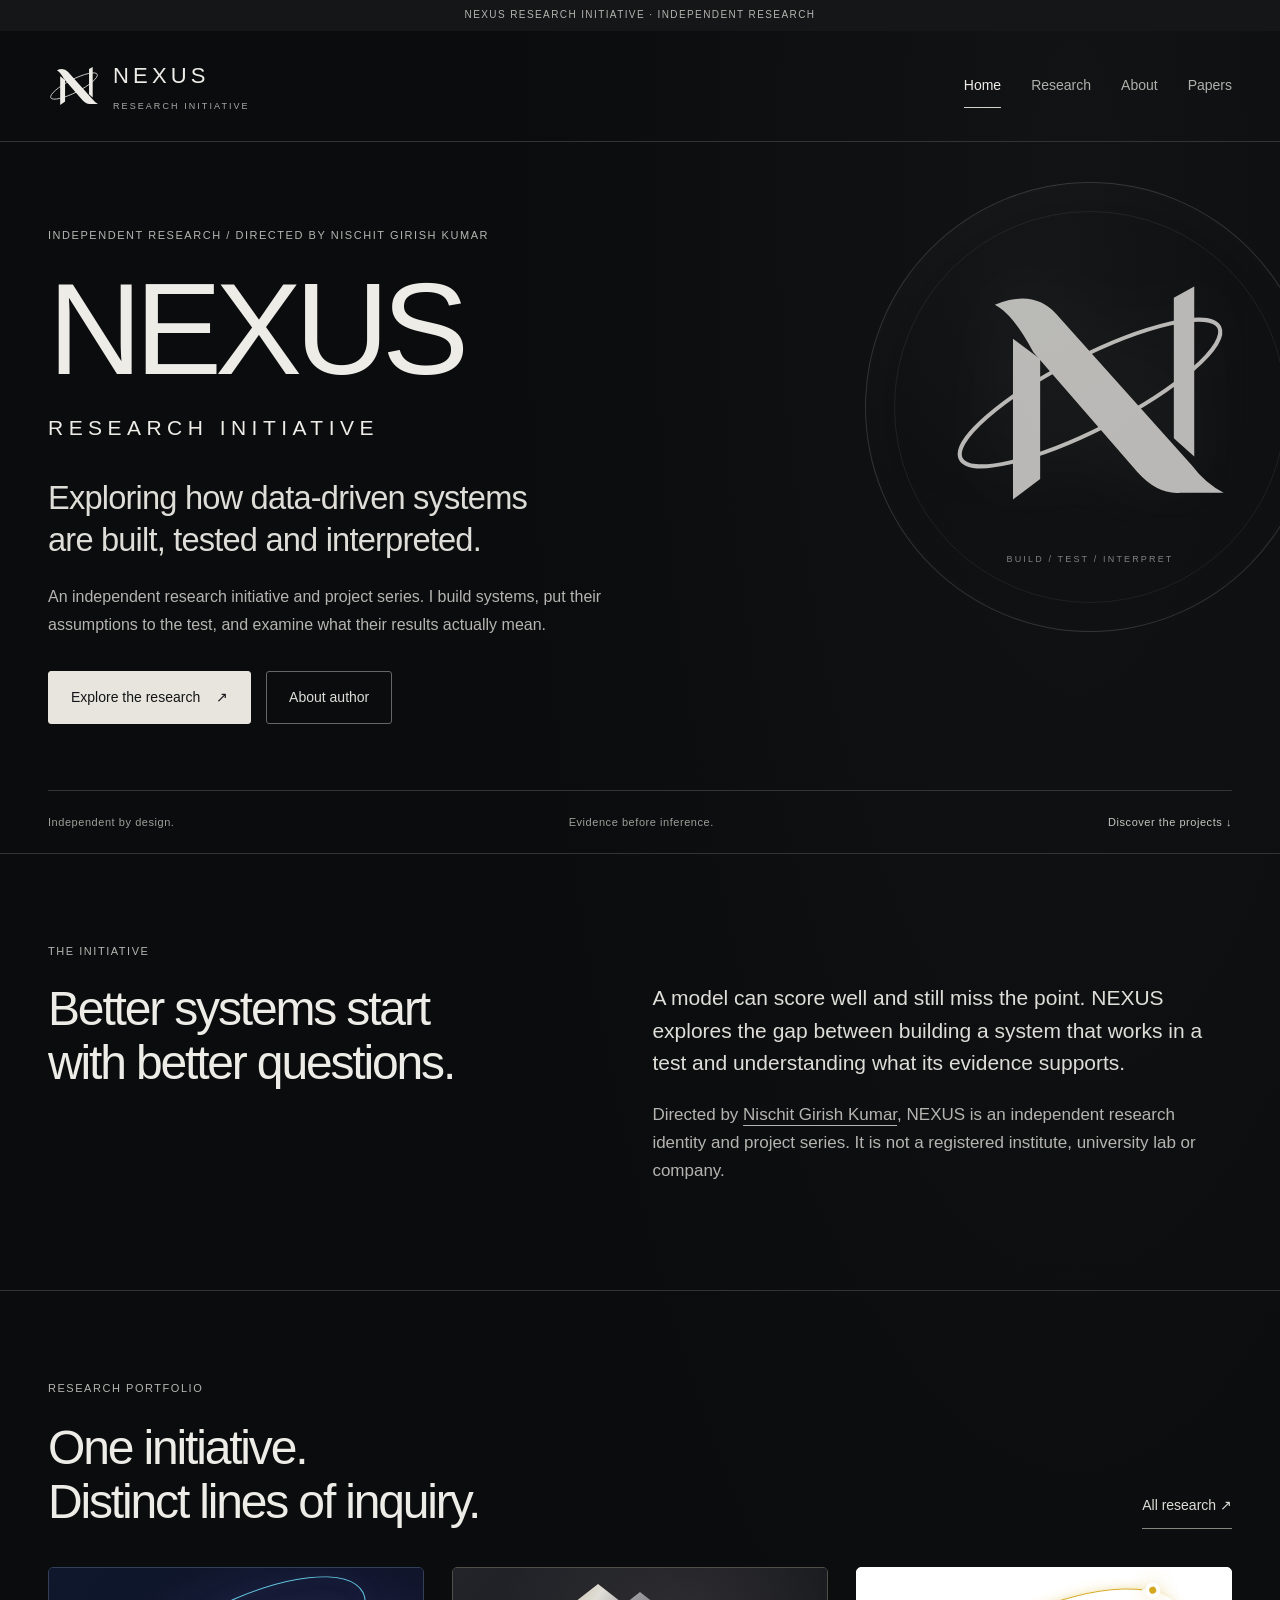
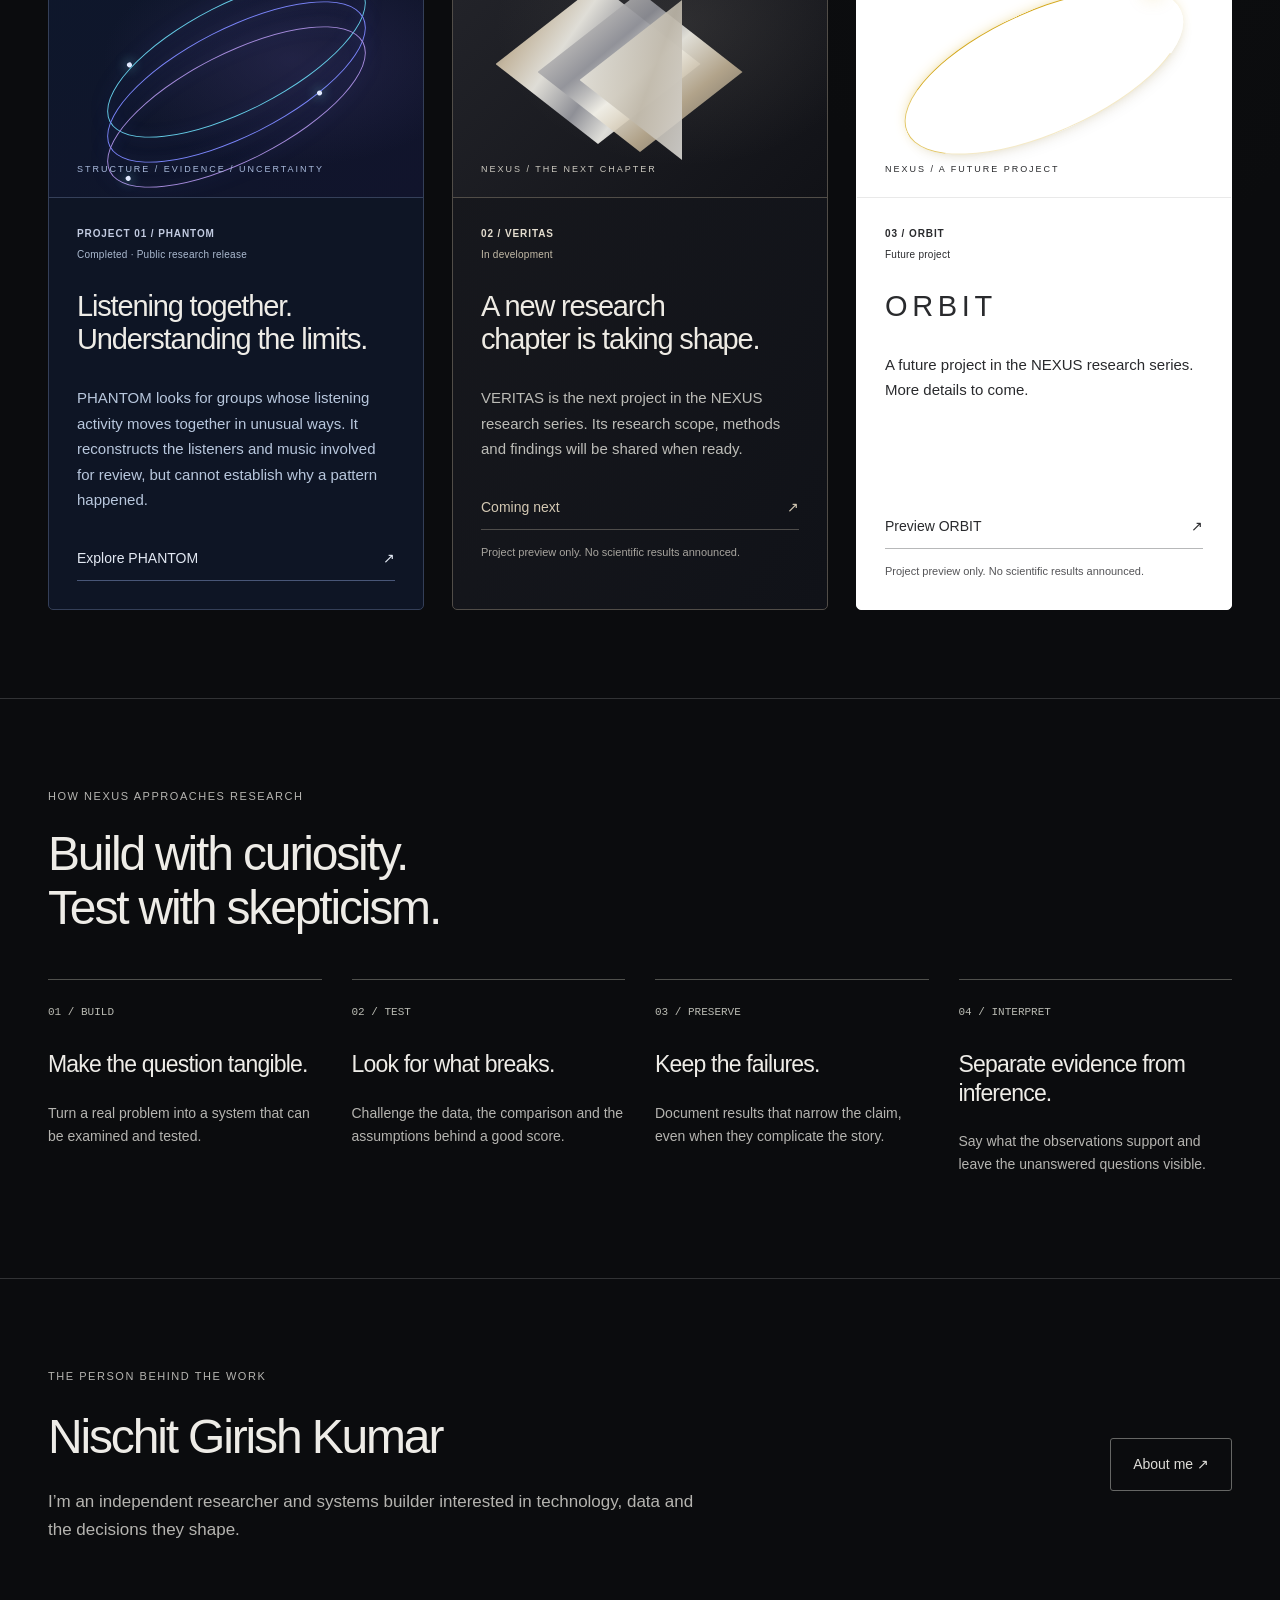
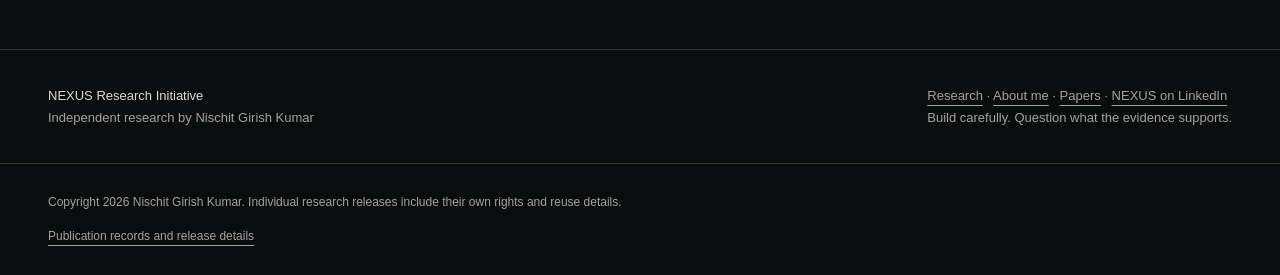
==== commit 04f2eda7: "Improve author identity links and PHANTOM scholarly discoverability" ====
--- a/index.html
+++ b/index.html
@@ -1,4 +1,4 @@
-<!doctype html><html lang="en"><head><meta charset="utf-8"><meta name="viewport" content="width=device-width,initial-scale=1"><meta name="robots" content="index,follow"><meta name="description" content="An independent research initiative directed by Nischit Girish Kumar, exploring how data-driven systems are built, tested and interpreted."><meta name="author" content="Nischit Girish Kumar"><link rel="icon" href="/assets/nexus-favicon.svg"><meta name="theme-color" content="#0b0c0e"><meta property="og:type" content="website"><meta property="og:title" content="NEXUS Research Initiative | Nischit Girish Kumar"><meta property="og:description" content="An independent research initiative directed by Nischit Girish Kumar, exploring how data-driven systems are built, tested and interpreted."><meta property="og:image" content="https://nischit5106-stack.github.io/assets/nexus-social-card.png"><meta property="og:image:alt" content="NEXUS Research Initiative — independent research by Nischit Girish Kumar"><meta name="twitter:card" content="summary_large_image"><title>NEXUS Research Initiative | Nischit Girish Kumar</title><link rel="stylesheet" href="/assets/site.css?v=release-20261024"><script type="application/ld+json">{"@context": "https://schema.org", "@graph": [{"@type": "Person", "@id": "https://nischit5106-stack.github.io/about/#author", "name": "Nischit Girish Kumar", "url": "https://nischit5106-stack.github.io/about/", "affiliation": {"@id": "https://nischit5106-stack.github.io/#nexus"}}, {"@type": "Organization", "@id": "https://nischit5106-stack.github.io/#nexus", "name": "NEXUS Research Initiative", "alternateName": "NEXUS Research Initiative \u2014 Independent Research", "description": "Independent research identity directed by Nischit Girish Kumar; not a university or institutional affiliation.", "url": "https://nischit5106-stack.github.io/"}, {"@type": "WebSite", "@id": "https://nischit5106-stack.github.io/#website", "name": "NEXUS Research Initiative", "url": "https://nischit5106-stack.github.io/", "creator": {"@id": "https://nischit5106-stack.github.io/about/#author"}, "publisher": {"@id": "https://nischit5106-stack.github.io/#nexus"}, "inLanguage": "en"}, {"@type": "WebPage", "@id": "https://nischit5106-stack.github.io/#page", "url": "https://nischit5106-stack.github.io/", "name": "NEXUS Research Initiative | Nischit Girish Kumar", "description": "An independent research initiative directed by Nischit Girish Kumar, exploring how data-driven systems are built, tested and interpreted.", "author": {"@id": "https://nischit5106-stack.github.io/about/#author"}, "isPartOf": {"@id": "https://nischit5106-stack.github.io/#website"}, "inLanguage": "en", "about": {"@id": "https://nischit5106-stack.github.io/#nexus"}}]}</script><link rel="canonical" href="https://nischit5106-stack.github.io/"><meta property="og:url" content="https://nischit5106-stack.github.io/"><script>(()=>{try{if(localStorage.getItem('phantom-motion')==='paused')document.documentElement.classList.add('motion-paused');}catch{}})();</script><meta name="google-site-verification" content="3owB5SYrku1eHc337E6nfDbmYK-eVvL7GFoVGgSKN5A" /></head><body class="nexus-page"><div class="site-launch" id="site-launch" aria-hidden="true"><div class="site-launch-visual"><div class="site-launch-orbit"></div><img src="/assets/nexus-lockup-light-mono.svg" alt="" width="330" height="77"><p class="intro-purpose">INDEPENDENT RESEARCH<br>SYSTEMS · EVIDENCE · INTERPRETATION</p></div></div><a class="skip" href="#main">Skip to content</a><div class="staging">NEXUS RESEARCH INITIATIVE · INDEPENDENT RESEARCH</div><header><a href="/" class="brand" aria-label="NEXUS Research Initiative home"><img class="brand-icon" src="/assets/nexus-favicon.svg" alt="" width="56" height="56"><span class="brand-words">NEXUS<small>RESEARCH INITIATIVE</small></span></a><nav aria-label="Main navigation"><a href="/" aria-current="page">Home</a><a href="/research/">Research</a><a href="/about/">About</a><a href="/publications/">Papers</a></nav></header><main id="main" tabindex="-1"><section class="nexus-hero"><div class="hero-editorial"><div class="eyebrow">Independent research / Directed by Nischit Girish Kumar</div><h1>NEXUS<span>Research Initiative</span></h1><p class="lede">Exploring how data-driven systems<br class="desktop-break"> are built, tested and interpreted.</p><p class="hero-explanation">An independent research initiative and project series. I build systems, put their assumptions to the test, and examine what their results actually mean.</p><div class="actions"><a class="button primary" href="/research/">Explore the research <span aria-hidden="true">↗</span></a><a class="button" href="/about/">About author</a></div></div><div class="nexus-emblem" aria-hidden="true"><div class="emblem-orbit"></div><img src="/assets/nexus-favicon.svg" alt="" width="360" height="360"><span>BUILD / TEST / INTERPRET</span></div><div class="hero-baseline"><span>Independent by design.</span><span>Evidence before inference.</span><a href="#featured">Discover the projects ↓</a></div></section>
+<!doctype html><html lang="en"><head><meta charset="utf-8"><meta name="viewport" content="width=device-width,initial-scale=1"><meta name="robots" content="index,follow"><meta name="description" content="An independent research initiative directed by Nischit Girish Kumar, exploring how data-driven systems are built, tested and interpreted."><meta name="author" content="Nischit Girish Kumar"><link rel="icon" href="/assets/nexus-favicon.svg"><meta name="theme-color" content="#0b0c0e"><meta property="og:type" content="website"><meta property="og:title" content="NEXUS Research Initiative | Nischit Girish Kumar"><meta property="og:description" content="An independent research initiative directed by Nischit Girish Kumar, exploring how data-driven systems are built, tested and interpreted."><meta property="og:image" content="https://nischit5106-stack.github.io/assets/nexus-social-card.png"><meta property="og:image:alt" content="NEXUS Research Initiative — independent research by Nischit Girish Kumar"><meta name="twitter:card" content="summary_large_image"><title>NEXUS Research Initiative | Nischit Girish Kumar</title><link rel="stylesheet" href="/assets/site.css?v=release-20261024"><script type="application/ld+json">{"@context": "https://schema.org", "@graph": [{"@type": "Person", "@id": "https://nischit5106-stack.github.io/about/#author", "name": "Nischit Girish Kumar", "url": "https://nischit5106-stack.github.io/about/", "affiliation": {"@id": "https://nischit5106-stack.github.io/#nexus"}}, {"@type": "Organization", "@id": "https://nischit5106-stack.github.io/#nexus", "name": "NEXUS Research Initiative", "alternateName": "NEXUS Research Initiative \u2014 Independent Research", "description": "Independent research identity directed by Nischit Girish Kumar; not a university or institutional affiliation.", "url": "https://nischit5106-stack.github.io/", "sameAs": ["https://www.linkedin.com/company/nexus-research-initiative/"]}, {"@type": "WebSite", "@id": "https://nischit5106-stack.github.io/#website", "name": "NEXUS Research Initiative", "url": "https://nischit5106-stack.github.io/", "creator": {"@id": "https://nischit5106-stack.github.io/about/#author"}, "publisher": {"@id": "https://nischit5106-stack.github.io/#nexus"}, "inLanguage": "en"}, {"@type": "WebPage", "@id": "https://nischit5106-stack.github.io/#page", "url": "https://nischit5106-stack.github.io/", "name": "NEXUS Research Initiative | Nischit Girish Kumar", "description": "An independent research initiative directed by Nischit Girish Kumar, exploring how data-driven systems are built, tested and interpreted.", "author": {"@id": "https://nischit5106-stack.github.io/about/#author"}, "isPartOf": {"@id": "https://nischit5106-stack.github.io/#website"}, "inLanguage": "en", "about": {"@id": "https://nischit5106-stack.github.io/#nexus"}}]}</script><link rel="canonical" href="https://nischit5106-stack.github.io/"><meta property="og:url" content="https://nischit5106-stack.github.io/"><script>(()=>{try{if(localStorage.getItem('phantom-motion')==='paused')document.documentElement.classList.add('motion-paused');}catch{}})();</script><meta name="google-site-verification" content="3owB5SYrku1eHc337E6nfDbmYK-eVvL7GFoVGgSKN5A" /></head><body class="nexus-page"><div class="site-launch" id="site-launch" aria-hidden="true"><div class="site-launch-visual"><div class="site-launch-orbit"></div><img src="/assets/nexus-lockup-light-mono.svg" alt="" width="330" height="77"><p class="intro-purpose">INDEPENDENT RESEARCH<br>SYSTEMS · EVIDENCE · INTERPRETATION</p></div></div><a class="skip" href="#main">Skip to content</a><div class="staging">NEXUS RESEARCH INITIATIVE · INDEPENDENT RESEARCH</div><header><a href="/" class="brand" aria-label="NEXUS Research Initiative home"><img class="brand-icon" src="/assets/nexus-favicon.svg" alt="" width="56" height="56"><span class="brand-words">NEXUS<small>RESEARCH INITIATIVE</small></span></a><nav aria-label="Main navigation"><a href="/" aria-current="page">Home</a><a href="/research/">Research</a><a href="/about/">About</a><a href="/publications/">Papers</a></nav></header><main id="main" tabindex="-1"><section class="nexus-hero"><div class="hero-editorial"><div class="eyebrow">Independent research / Directed by Nischit Girish Kumar</div><h1>NEXUS<span>Research Initiative</span></h1><p class="lede">Exploring how data-driven systems<br class="desktop-break"> are built, tested and interpreted.</p><p class="hero-explanation">An independent research initiative and project series. I build systems, put their assumptions to the test, and examine what their results actually mean.</p><div class="actions"><a class="button primary" href="/research/">Explore the research <span aria-hidden="true">↗</span></a><a class="button" href="/about/">About author</a></div></div><div class="nexus-emblem" aria-hidden="true"><div class="emblem-orbit"></div><img src="/assets/nexus-favicon.svg" alt="" width="360" height="360"><span>BUILD / TEST / INTERPRET</span></div><div class="hero-baseline"><span>Independent by design.</span><span>Evidence before inference.</span><a href="#featured">Discover the projects ↓</a></div></section>
 <section class="section mission-section"><div class="eyebrow">The initiative</div><div class="two"><h2>Better systems start<br>with better questions.</h2><div><p class="large-copy">A model can score well and still miss the point. NEXUS explores the gap between building a system that works in a test and understanding what its evidence supports.</p><p>Directed by <a href="/about/">Nischit Girish Kumar</a>, NEXUS is an independent research identity and project series. It is not a registered institute, university lab or company.</p></div></div></section>
 <section class="section" id="featured"><div class="section-heading"><div><div class="eyebrow">Research portfolio</div><h2>One initiative.<br>Distinct lines of inquiry.</h2></div><a class="text-link" href="/research/">All research ↗</a></div><div class="project-grid">
 <article class="project-card phantom-card"><div class="project-art phantom-art" aria-hidden="true"><div class="signal-ring ring-one"></div><div class="signal-ring ring-two"></div><div class="signal-ring ring-three"></div><span class="art-caption">STRUCTURE / EVIDENCE / UNCERTAINTY</span></div><div class="project-copy"><div class="project-topline"><span>PROJECT 01 / PHANTOM</span><span class="project-status">Completed · Public research release</span></div><h3>Listening together.<br>Understanding the limits.</h3><p>PHANTOM looks for groups whose listening activity moves together in unusual ways. It reconstructs the listeners and music involved for review, but cannot establish why a pattern happened.</p><a class="text-link" href="/research/phantom/">Explore PHANTOM <span aria-hidden="true">↗</span></a></div></article>
@@ -10,7 +10,7 @@
 
 </div></section>
 <section class="section"><div class="eyebrow">How NEXUS approaches research</div><h2>Build with curiosity.<br>Test with skepticism.</h2><div class="principle-grid"><article><span class="num">01 / BUILD</span><h3>Make the question tangible.</h3><p>Turn a real problem into a system that can be examined and tested.</p></article><article><span class="num">02 / TEST</span><h3>Look for what breaks.</h3><p>Challenge the data, the comparison and the assumptions behind a good score.</p></article><article><span class="num">03 / PRESERVE</span><h3>Keep the failures.</h3><p>Document results that narrow the claim, even when they complicate the story.</p></article><article><span class="num">04 / INTERPRET</span><h3>Separate evidence from inference.</h3><p>Say what the observations support and leave the unanswered questions visible.</p></article></div></section>
-<section class="section author-bridge"><div><div class="eyebrow">The person behind the work</div><h2>Nischit Girish Kumar</h2><p>I’m an independent researcher and systems builder interested in technology, data and the decisions they shape.</p></div><a class="button" href="/about/">About me ↗</a></section></main><footer><span><strong>NEXUS Research Initiative</strong><br>Independent research by Nischit Girish Kumar</span><span><a href="/research/">Research</a> · <a href="/about/">About me</a> · <a href="/publications/">Papers</a><br>Build carefully. Question what the evidence supports.</span></footer><div class="release-rights" style="padding:24px;max-width:1200px;margin:0 auto;font:14px/1.6 Arial,sans-serif"><p>Copyright 2026 Nischit Girish Kumar. Individual research releases include their own rights and reuse details.</p><p><a href="/publications/">Publication records and release details</a></p></div><script>(()=>{const intro=document.getElementById('site-launch');if(!intro)return;const preference=matchMedia('(prefers-reduced-motion: reduce)');const dismiss=()=>{const restoreFocus=intro.contains(document.activeElement);intro.remove();document.removeEventListener('keydown',onKey);document.removeEventListener('focusin',onFocus);preference.removeEventListener('change',onPreference);if(restoreFocus)document.getElementById('main').focus({preventScroll:true});};const onKey=event=>{if(event.key==='Escape')dismiss();};const onFocus=event=>{if(!intro.contains(event.target))dismiss();};const onPreference=event=>{if(event.matches)dismiss();};intro.addEventListener('animationend',event=>{if(event.target===intro&&event.animationName==='site-launch-exit')dismiss();});document.addEventListener('keydown',onKey);document.addEventListener('focusin',onFocus);preference.addEventListener('change',onPreference);if(preference.matches||document.documentElement.classList.contains('motion-paused'))dismiss();})();</script><dialog class="veritas-preview" id="veritas-preview" aria-labelledby="veritas-preview-title" aria-describedby="veritas-preview-description">
+<section class="section author-bridge"><div><div class="eyebrow">The person behind the work</div><h2>Nischit Girish Kumar</h2><p>I’m an independent researcher and systems builder interested in technology, data and the decisions they shape.</p></div><a class="button" href="/about/">About me ↗</a></section></main><footer><span><strong>NEXUS Research Initiative</strong><br>Independent research by Nischit Girish Kumar</span><span><a href="/research/">Research</a> · <a href="/about/">About me</a> · <a href="/publications/">Papers</a> · <a href="https://www.linkedin.com/company/nexus-research-initiative/">NEXUS on LinkedIn</a><br>Build carefully. Question what the evidence supports.</span></footer><div class="release-rights" style="padding:24px;max-width:1200px;margin:0 auto;font:14px/1.6 Arial,sans-serif"><p>Copyright 2026 Nischit Girish Kumar. Individual research releases include their own rights and reuse details.</p><p><a href="/publications/">Publication records and release details</a></p></div><script>(()=>{const intro=document.getElementById('site-launch');if(!intro)return;const preference=matchMedia('(prefers-reduced-motion: reduce)');const dismiss=()=>{const restoreFocus=intro.contains(document.activeElement);intro.remove();document.removeEventListener('keydown',onKey);document.removeEventListener('focusin',onFocus);preference.removeEventListener('change',onPreference);if(restoreFocus)document.getElementById('main').focus({preventScroll:true});};const onKey=event=>{if(event.key==='Escape')dismiss();};const onFocus=event=>{if(!intro.contains(event.target))dismiss();};const onPreference=event=>{if(event.matches)dismiss();};intro.addEventListener('animationend',event=>{if(event.target===intro&&event.animationName==='site-launch-exit')dismiss();});document.addEventListener('keydown',onKey);document.addEventListener('focusin',onFocus);preference.addEventListener('change',onPreference);if(preference.matches||document.documentElement.classList.contains('motion-paused'))dismiss();})();</script><dialog class="veritas-preview" id="veritas-preview" aria-labelledby="veritas-preview-title" aria-describedby="veritas-preview-description">
   <div class="veritas-preview-shell">
 <div class="project-launch project-launch-veritas" data-project-intro aria-hidden="true" hidden>
   <div class="project-launch-visual"><div class="project-launch-frame"></div><div class="project-launch-brand">NEXUS<small>Research Initiative</small></div><div class="project-launch-name">VERITAS</div><p>In development</p></div>
